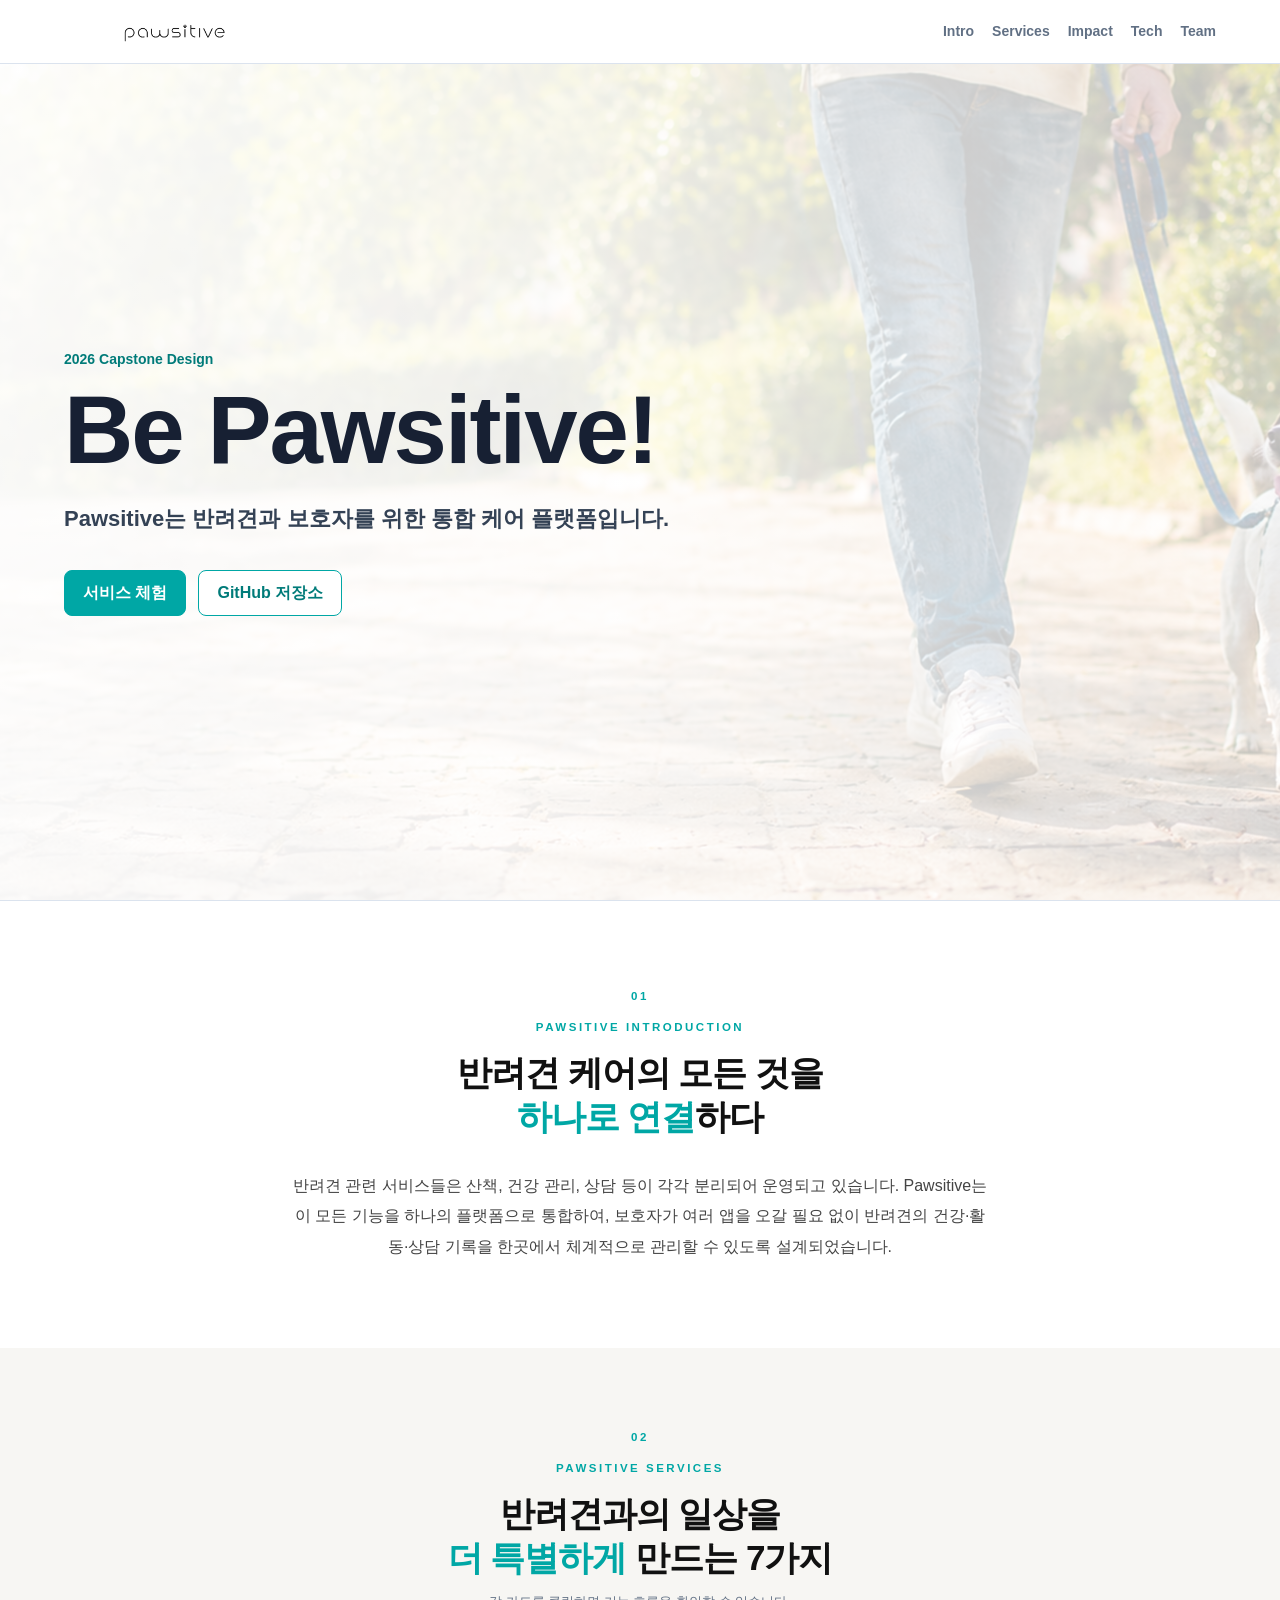
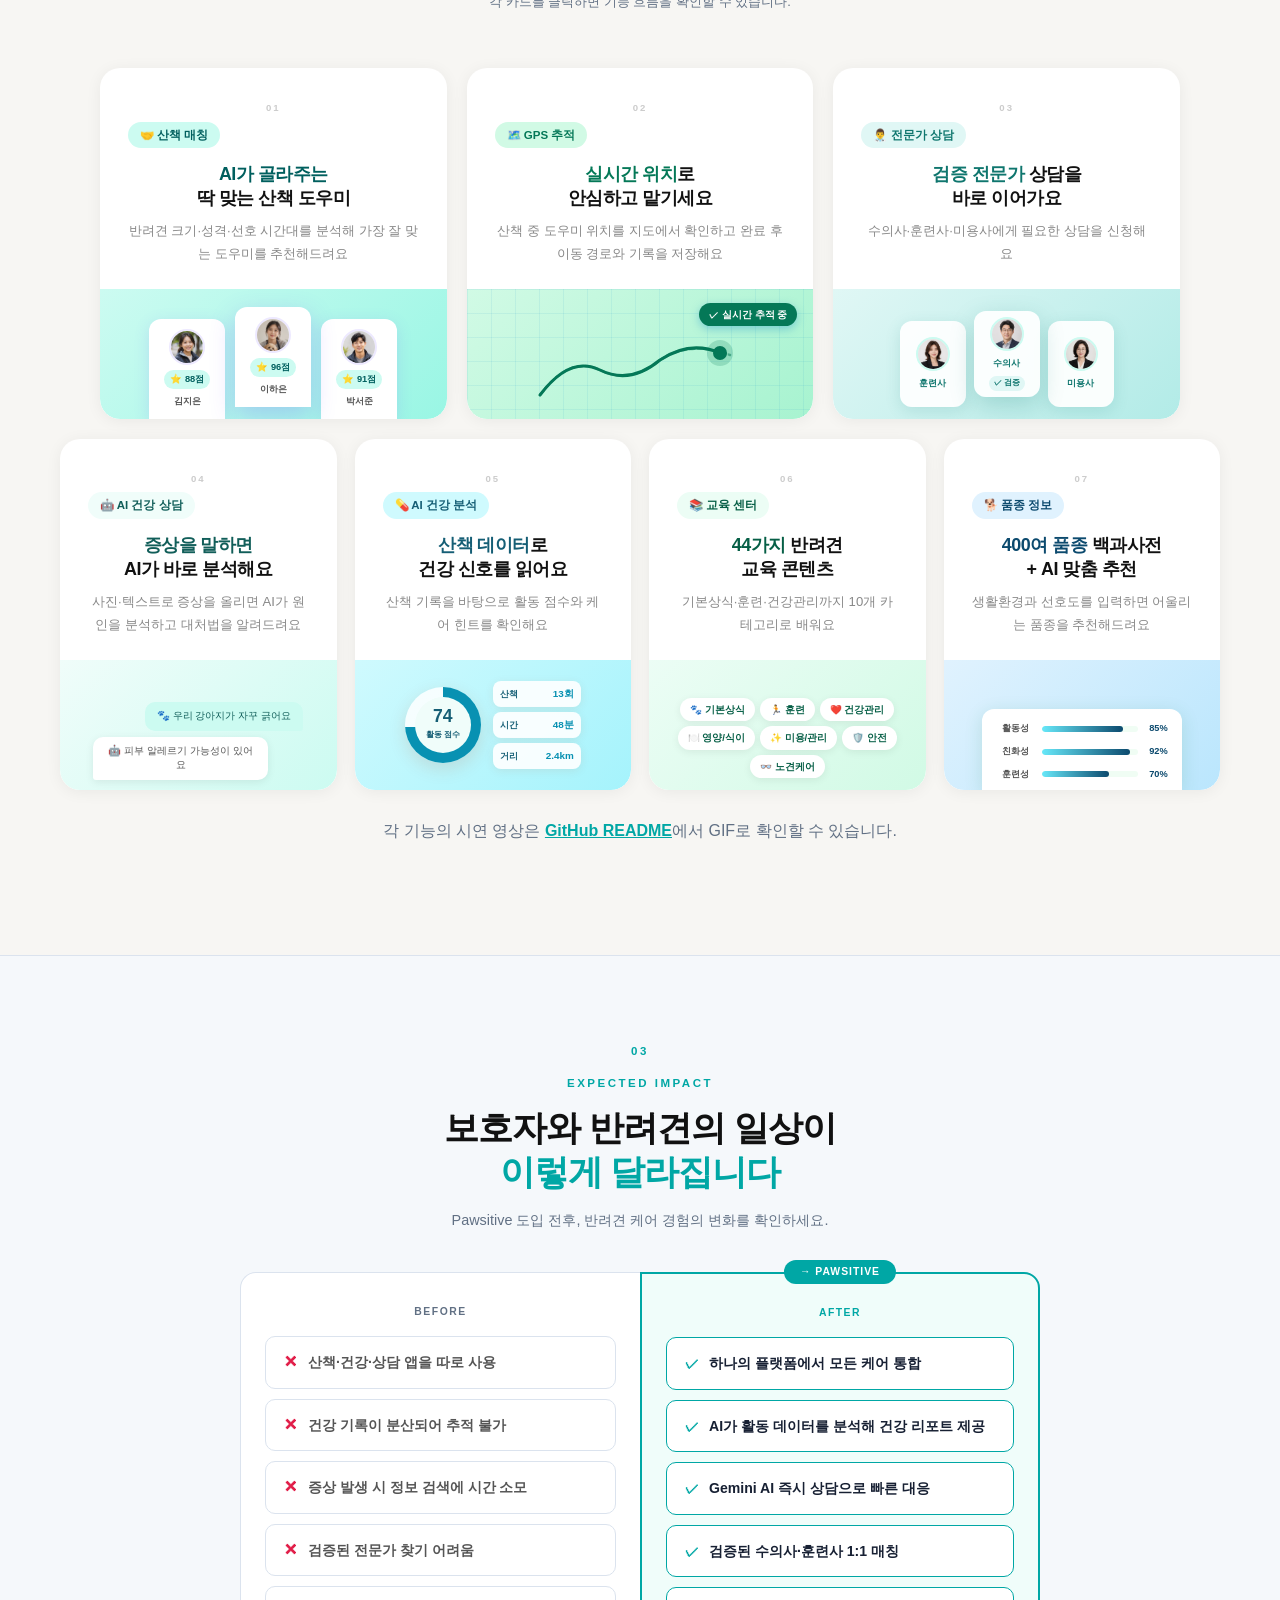
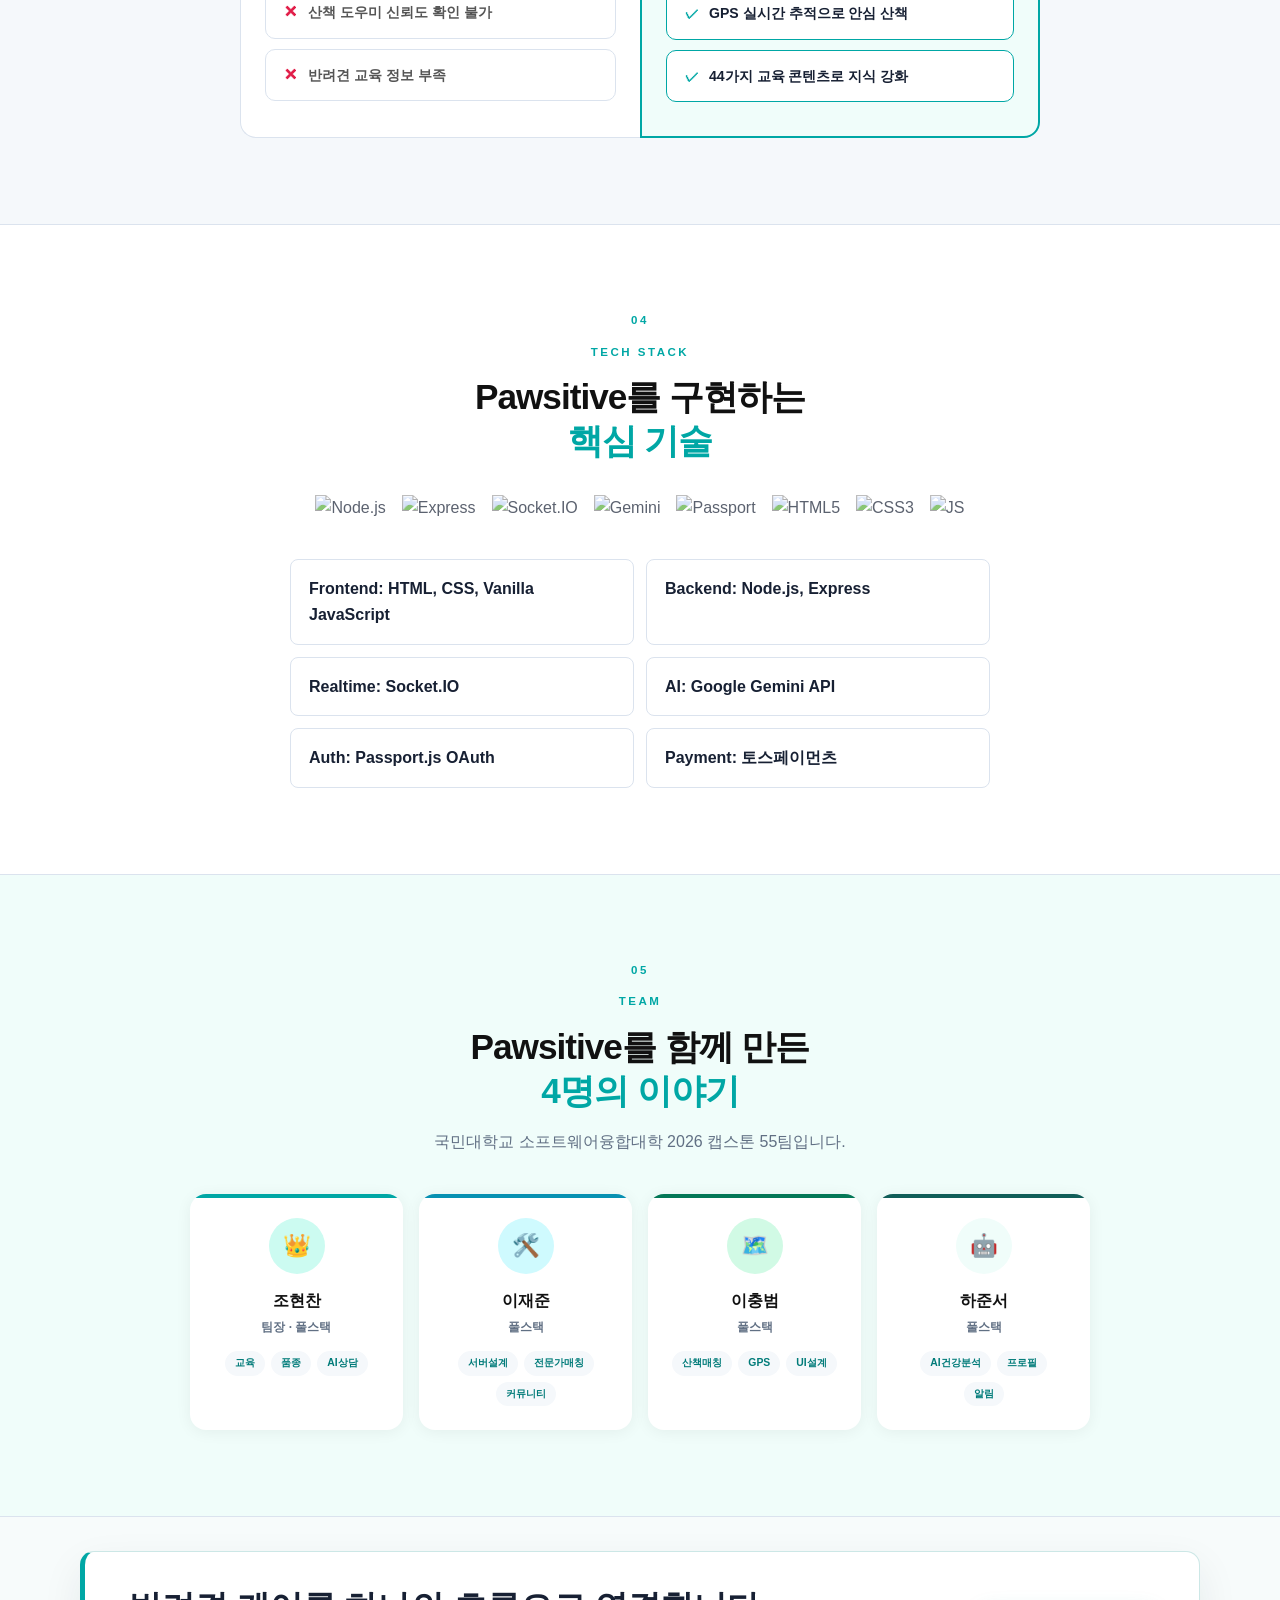
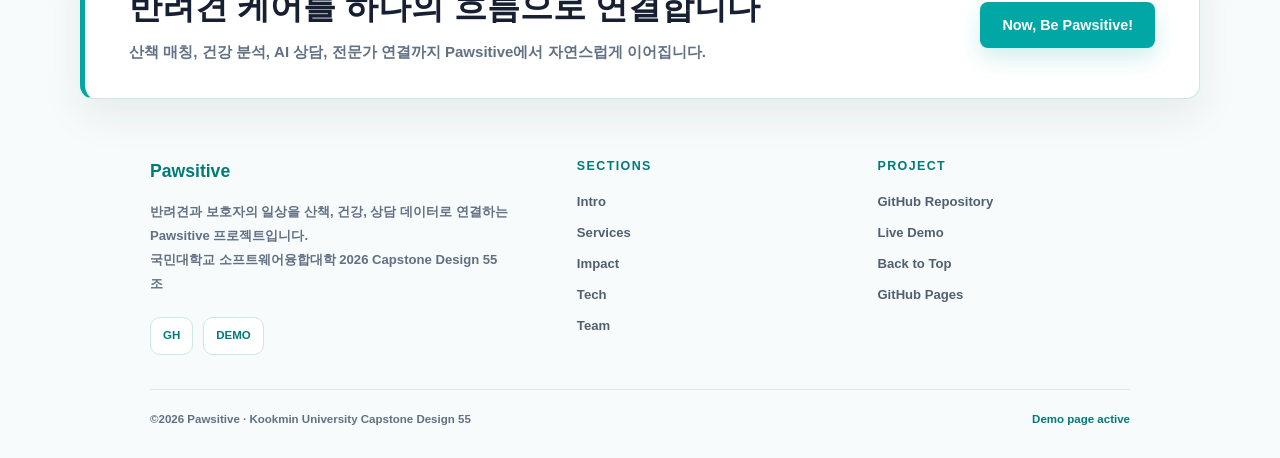
==== docs/index.html @ 243d3834 "Refine docs footer CTA" ====
<!DOCTYPE html>
<html lang="ko">
<head>
  <meta charset="UTF-8">
  <meta name="viewport" content="width=device-width, initial-scale=1.0">
  <title>Pawsitive | Capstone Project</title>
  <style>
    :root {
      color-scheme: light;
      --ink: #172033;
      --muted: #617084;
      --line: #dbe3ee;
      --brand: #00a7a5;
      --brand-dark: #007b79;
      --soft: #f5f8fb;
      --accent: #f4b740;
    }

    * { box-sizing: border-box; }

    body {
      margin: 0;
      color: var(--ink);
      font-family: -apple-system, BlinkMacSystemFont, "Segoe UI", sans-serif;
      line-height: 1.6;
      background: #fff;
    }

    a { color: inherit; }

    .topbar {
      position: sticky;
      top: 0;
      z-index: 10;
      display: flex;
      justify-content: space-between;
      align-items: center;
      gap: 20px;
      min-height: 64px;
      padding: 0 clamp(20px, 5vw, 72px);
      background: rgba(255, 255, 255, .94);
      border-bottom: 1px solid var(--line);
      backdrop-filter: blur(14px);
    }

    .brand {
      display: inline-flex;
      align-items: center;
      gap: 10px;
      font-weight: 900;
      letter-spacing: 0;
      text-decoration: none;
    }

    .brand img {
      width: 220px;
      height: 60px;
      object-fit: contain;
    }

    .nav {
      display: flex;
      gap: 18px;
      color: var(--muted);
      font-size: 14px;
      font-weight: 800;
    }

    .nav a {
      text-decoration: none;
      white-space: nowrap;
    }

    .hero {
      min-height: calc(100vh - 64px);
      display: flex;
      align-items: center;
      padding: clamp(80px, 12vw, 160px) clamp(20px, 5vw, 72px);
      background:
        linear-gradient(90deg, rgba(255,255,255,.96) 0%, rgba(255,255,255,.9) 46%, rgba(255,255,255,.72) 100%),
        url("assets/hero/background_pawsitive.png") center / cover no-repeat;
    }

    .eyebrow {
      margin: 0 0 10px;
      color: var(--brand-dark);
      font-size: 14px;
      font-weight: 900;
    }

    h1 {
      margin: 0;
      max-width: 780px;
      font-size: clamp(52px, 9vw, 96px);
      line-height: 1.02;
      letter-spacing: -2px;
    }

    .lead {
      max-width: 700px;
      margin: 22px 0 0;
      color: #344255;
      font-size: clamp(18px, 2vw, 22px);
      font-weight: 650;
    }

    .actions {
      display: flex;
      flex-wrap: wrap;
      gap: 12px;
      margin-top: 34px;
    }

    .button {
      display: inline-flex;
      align-items: center;
      justify-content: center;
      min-height: 46px;
      padding: 0 18px;
      border: 1px solid var(--brand);
      border-radius: 8px;
      background: var(--brand);
      color: #fff;
      font-weight: 900;
      text-decoration: none;
    }

    .button.secondary {
      background: #fff;
      color: var(--brand-dark);
    }

    .poster {
      width: 100%;
      border-radius: 8px;
      border: 1px solid var(--line);
      box-shadow: 0 24px 70px rgba(23, 32, 51, .16);
    }

    .section {
      padding: clamp(48px, 7vw, 86px) clamp(20px, 5vw, 72px);
      border-top: 1px solid var(--line);
      text-align: center;
    }

    .section.soft { background: var(--soft); }

    .section h2 {
      margin: 0 auto 22px;
      font-size: clamp(28px, 4vw, 42px);
      line-height: 1.15;
      letter-spacing: 0;
    }

    .grid {
      display: grid;
      grid-template-columns: repeat(3, minmax(0, 1fr));
      gap: 14px;
      max-width: 900px;
      margin: 0 auto;
      text-align: left;
    }

    .card {
      min-height: 148px;
      padding: 22px;
      border: 1px solid var(--line);
      border-radius: 8px;
      background: #fff;
    }

    .card h3 {
      margin: 0 0 8px;
      font-size: 18px;
    }

    .card p {
      margin: 0;
      color: var(--muted);
      font-weight: 600;
    }

    .impact-panel {
      display: grid;
      grid-template-columns: repeat(12, minmax(0, 1fr));
      gap: 22px 28px;
      width: min(100%, 980px);
      margin: 28px auto 0;
      padding: clamp(24px, 4vw, 38px);
      border: 1px solid rgba(23, 32, 51, .08);
      border-radius: 18px;
      background: #fff;
      box-shadow: 0 16px 42px rgba(23, 32, 51, .12);
      text-align: left;
    }

    .impact-item {
      min-width: 0;
    }

    .impact-item h3 {
      margin: 0 0 8px;
      color: var(--brand-dark);
      font-size: clamp(1.02rem, 2vw, 1.28rem);
      line-height: 1.25;
      font-weight: 900;
    }

    .impact-item p {
      margin: 0;
      color: #1f2937;
      font-size: .95rem;
      line-height: 1.55;
      font-weight: 650;
    }

    .impact-item:nth-child(1) { grid-column: 1 / span 5; }
    .impact-item:nth-child(2) { grid-column: 6 / span 6; margin-top: 42px; }
    .impact-item:nth-child(3) { grid-column: 1 / span 5; }
    .impact-item:nth-child(4) { grid-column: 7 / span 5; }
    .impact-item:nth-child(5) { grid-column: 2 / span 5; }
    .impact-item:nth-child(6) { grid-column: 7 / span 5; margin-top: 8px; }

    @media (max-width: 760px) {
      .impact-panel {
        grid-template-columns: 1fr;
        gap: 20px;
      }

      .impact-item,
      .impact-item:nth-child(n) {
        grid-column: 1;
        margin-top: 0;
      }
    }

    .stack {
      display: grid;
      grid-template-columns: repeat(2, minmax(0, 1fr));
      gap: 12px;
      margin: 0 auto;
      padding: 0;
      list-style: none;
      max-width: 700px;
      text-align: left;
    }

    .stack li {
      padding: 16px 18px;
      border: 1px solid var(--line);
      border-radius: 8px;
      background: #fff;
      font-weight: 800;
    }

    .architecture {
      width: min(100%, 960px);
      margin-top: 10px;
      border: 1px solid var(--line);
      border-radius: 8px;
      background: #fff;
    }

    .team {
      width: 100%;
      max-width: 800px;
      margin: 0 auto;
      border-collapse: collapse;
      overflow: hidden;
      border: 1px solid var(--line);
      border-radius: 8px;
      background: #fff;
      text-align: left;
    }

    .team th,
    .team td {
      padding: 15px 16px;
      border-bottom: 1px solid var(--line);
      text-align: left;
      vertical-align: top;
    }

    .team th {
      background: #eef5f8;
      font-size: 14px;
    }

    .team tr:last-child td { border-bottom: 0; }

    /* === SVC CARDS === */
    .svc-grid{display:grid;grid-template-columns:repeat(3,1fr);gap:20px;max-width:1080px;margin:0 auto;}
    .svc-grid--bottom{display:grid;grid-template-columns:repeat(4,1fr);gap:18px;max-width:1160px;margin:20px auto 0;}
    .svc-card{background:#fff;border-radius:20px;padding:32px 28px 0;overflow:hidden;box-shadow:0 2px 16px rgba(0,0,0,.06);transition:transform .25s cubic-bezier(.16,1,.3,1),box-shadow .25s;cursor:pointer;display:flex;flex-direction:column;min-height:300px;}
    .svc-card:hover{transform:translateY(-6px);box-shadow:0 12px 40px rgba(0,0,0,.1);}
    .svc-tag{display:inline-flex;align-items:center;width:max-content;padding:4px 12px;border-radius:999px;font-size:.72rem;font-weight:700;margin-bottom:14px;}
    .svc-num{display:block;font-size:.6rem;font-weight:900;letter-spacing:2px;color:#ccc;margin-bottom:6px;}
    .svc-title{font-size:1.12rem;font-weight:800;letter-spacing:-.5px;line-height:1.35;color:#111;margin:0 0 10px;}
    .svc-title em{font-style:normal;}
    .svc-desc{font-size:.82rem;color:#888;line-height:1.7;margin:0 0 24px;flex:1;}
    .svc-illust{margin:0 -28px;height:130px;position:relative;overflow:hidden;border-radius:0 0 20px 20px;}
    /* match */
    .ill-match{position:absolute;bottom:0;left:50%;transform:translateX(-50%);display:flex;gap:10px;align-items:flex-end;}
    .ill-match__card{background:#fff;border-radius:12px 12px 0 0;padding:10px 14px;box-shadow:0 4px 16px rgba(108,71,255,.15);display:flex;flex-direction:column;align-items:center;gap:5px;width:76px;}
    .ill-match__card--c{transform:translateY(-12px);box-shadow:0 8px 24px rgba(108,71,255,.25);}
    .ill-match__av{width:36px;height:36px;border-radius:50%;border:2px solid #ede9ff;object-fit:cover;object-position:top;}
    .ill-match__sc{font-size:.58rem;font-weight:700;color:#6c47ff;background:#ede9ff;padding:2px 6px;border-radius:999px;}
    .ill-match__nm{font-size:.58rem;font-weight:600;color:#555;}
    /* gps */
    .ill-gps-grid{position:absolute;inset:0;background-image:linear-gradient(rgba(2,132,199,.08) 1px,transparent 1px),linear-gradient(90deg,rgba(2,132,199,.08) 1px,transparent 1px);background-size:24px 24px;}
    .ill-gps-badge{position:absolute;top:14px;right:16px;background:#0284c7;color:#fff;font-size:.6rem;font-weight:700;padding:4px 10px;border-radius:999px;box-shadow:0 3px 10px rgba(2,132,199,.35);animation:gpsPulse 2s ease-in-out infinite;}
    .ill-gps-route{position:absolute;bottom:14px;left:50%;transform:translateX(-50%);}
    @keyframes gpsPulse{0%,100%{transform:scale(1)}50%{transform:scale(1.05)}}
    /* ai */
    .ill-ai{position:absolute;bottom:10px;left:50%;transform:translateX(-50%);display:flex;flex-direction:column;gap:6px;width:210px;}
    .ill-ai__b{padding:7px 12px;border-radius:10px;font-size:.65rem;font-weight:500;line-height:1.4;max-width:175px;}
    .ill-ai__b--u{background:#fce7f3;color:#be185d;align-self:flex-end;border-radius:10px 10px 3px 10px;}
    .ill-ai__b--a{background:#fff;color:#555;align-self:flex-start;border-radius:10px 10px 10px 3px;box-shadow:0 2px 8px rgba(0,0,0,.08);}
    /* edu */
    .ill-edu{position:absolute;bottom:12px;left:50%;transform:translateX(-50%);display:flex;flex-wrap:wrap;gap:5px;justify-content:center;width:240px;}
    .ill-edu__c{padding:4px 10px;border-radius:999px;font-size:.6rem;font-weight:700;background:#fff;box-shadow:0 2px 8px rgba(0,0,0,.07);white-space:nowrap;}
    /* breed */
    .ill-breed{position:absolute;bottom:0;left:50%;transform:translateX(-50%);background:#fff;border-radius:12px 12px 0 0;width:200px;padding:12px 14px 0;box-shadow:0 4px 18px rgba(21,128,61,.15);}
    .ill-breed__r{display:flex;align-items:center;gap:6px;margin-bottom:8px;font-size:.58rem;font-weight:600;color:#555;}
    .ill-breed__r span:first-child{width:40px;}
    .ill-breed__r span:last-child{width:24px;text-align:right;color:#15803d;font-weight:700;}
    .ill-breed__t{flex:1;height:6px;background:#f0fdf4;border-radius:999px;overflow:hidden;}
    .ill-breed__f{height:100%;border-radius:999px;background:linear-gradient(90deg,#4ade80,#15803d);}
    /* expert */
    .ill-expert{position:absolute;inset:0;display:flex;align-items:flex-end;justify-content:center;gap:8px;padding:0 14px 12px;}
    .ill-expert__c{width:66px;min-height:86px;border-radius:12px;background:rgba(255,255,255,.92);box-shadow:0 4px 16px rgba(15,118,110,.14);display:flex;flex-direction:column;align-items:center;justify-content:center;gap:5px;}
    .ill-expert__c--m{transform:translateY(-10px);box-shadow:0 8px 24px rgba(15,118,110,.22);}
    .ill-expert__av{width:34px;height:34px;border-radius:50%;background:#ecfdf5;border:2px solid #ccfbf1;object-fit:cover;object-position:top;}
    .ill-expert__c span{font-size:.58rem;color:#0f766e;font-weight:800;}
    .ill-expert__c small{font-size:.5rem;background:#f0fdfa;color:#0f766e;padding:1px 5px;border-radius:999px;font-weight:800;}
    /* health */
    .ill-health{position:absolute;inset:0;display:flex;align-items:center;justify-content:center;gap:12px;padding:12px;}
    .ill-health__ring{width:76px;height:76px;border-radius:50%;background:conic-gradient(#c2410c 0 74%,rgba(255,255,255,.85) 74% 100%);display:flex;align-items:center;justify-content:center;box-shadow:0 6px 18px rgba(194,65,12,.14);}
    .ill-health__ri{width:56px;height:56px;border-radius:50%;background:#fffaf5;display:flex;flex-direction:column;align-items:center;justify-content:center;color:#c2410c;font-weight:900;}
    .ill-health__ri strong{font-size:1.1rem;line-height:1;}
    .ill-health__ri span{margin-top:3px;font-size:.5rem;color:#9a3412;font-weight:800;}
    .ill-health__m{display:grid;gap:5px;width:88px;}
    .ill-health__row{display:flex;justify-content:space-between;align-items:center;padding:5px 7px;border-radius:8px;background:rgba(255,255,255,.9);color:#7c2d12;font-size:.56rem;font-weight:800;box-shadow:0 2px 10px rgba(194,65,12,.09);}
    .ill-health__row strong{color:#c2410c;font-size:.62rem;}
    @media(max-width:1100px){.svc-grid{grid-template-columns:repeat(2,1fr);}.svc-grid--bottom{grid-template-columns:repeat(2,1fr);}}
    @media(max-width:768px){.svc-grid,.svc-grid--bottom{grid-template-columns:1fr;}.svc-card{min-height:260px;}}

    /* === SCROLL ANIMATION === */
    .reveal{opacity:0;transform:translateY(30px);transition:opacity .7s cubic-bezier(.16,1,.3,1),transform .7s cubic-bezier(.16,1,.3,1);}
    .reveal.visible{opacity:1;transform:translateY(0);}
    .impact-fade{opacity:0;transform:translateY(20px);transition:opacity .6s ease,transform .6s ease;}
    .impact-fade.visible{opacity:1;transform:translateY(0);}
    .ba-item{padding:14px 18px;border-radius:10px;margin-bottom:10px;text-align:left;font-size:.88rem;font-weight:600;min-height:52px;display:flex;align-items:center;}
    .ba-before{background:#fff;border:1px solid var(--line);color:#555;}
    .ba-before::before{content:'✕';color:#e11d48;margin-right:10px;font-weight:800;}
    .ba-after{background:#fff;border:1px solid var(--brand);color:var(--ink);}
    .ba-after::before{content:'✓';color:var(--brand);margin-right:10px;font-weight:800;}
    @media(max-width:768px){#screens > div:last-child{grid-template-columns:1fr !important;border-radius:16px !important;}#screens > div:last-child > div:first-child{border-radius:16px 16px 0 0 !important;border-right:1px solid var(--line) !important;border-bottom:none !important;}#screens > div:last-child > div:last-child{border-radius:0 0 16px 16px !important;}}
    .section-num{display:block;font-size:.72rem;font-weight:900;letter-spacing:2.5px;color:var(--brand);margin-bottom:8px;text-transform:uppercase;}

    /* === TECH LOGOS === */
    .tech-logos{display:flex;flex-wrap:wrap;gap:16px;align-items:center;justify-content:center;margin-bottom:28px;}
    .tech-logos img{height:36px;opacity:.7;transition:opacity .2s;}
    .tech-logos img:hover{opacity:1;}

    /* === TIMELINE === */
    .timeline{display:grid;gap:0;margin-top:28px;border-left:2px solid var(--line);padding-left:28px;}
    .timeline__item{position:relative;padding:0 0 32px;}
    .timeline__item::before{content:'';position:absolute;left:-34px;top:6px;width:12px;height:12px;border-radius:50%;background:var(--brand);border:3px solid #fff;box-shadow:0 0 0 2px var(--brand);}
    .timeline__item:last-child{padding-bottom:0;}
    .timeline__date{display:inline-block;font-size:.7rem;font-weight:800;color:var(--brand);letter-spacing:1px;margin-bottom:6px;}
    .timeline__content h3{margin:0 0 4px;font-size:1rem;font-weight:800;}
    .timeline__content p{margin:0;font-size:.85rem;color:var(--muted);}

    /* === TEAM CARDS === */
    .flow-modal{display:none;position:fixed;inset:0;z-index:100;background:rgba(0,0,0,.6);backdrop-filter:blur(6px);align-items:center;justify-content:center;padding:20px;}
    .flow-modal__content{background:#fff;border-radius:20px;padding:48px 32px;max-width:1200px;width:100%;text-align:center;position:relative;color:var(--ink);box-shadow:0 24px 80px rgba(0,0,0,.2);overflow:hidden;}
    .flow-modal__close{position:absolute;top:16px;right:20px;background:none;border:none;color:var(--muted);font-size:1.2rem;cursor:pointer;}
    .flow-modal__eyebrow{font-size:.7rem;font-weight:700;letter-spacing:3px;color:var(--brand);text-transform:uppercase;}
    .flow-modal__title{font-size:clamp(1.4rem,3vw,2rem);font-weight:800;margin:12px 0 8px;color:var(--ink);}
    .flow-modal__sub{font-size:.85rem;color:var(--muted);margin-bottom:36px;}
    .flow-steps{display:flex;align-items:flex-start;justify-content:center;gap:0;flex-wrap:nowrap;}
    .flow-step{display:flex;flex-direction:column;align-items:center;width:120px;flex-shrink:0;gap:8px;}
    .flow-step__icon{width:56px;height:56px;border-radius:50%;border:2px solid var(--line);display:flex;align-items:center;justify-content:center;font-size:1.1rem;position:relative;color:var(--brand-dark);}
    .flow-step__num{display:none;}
    .flow-step h4{margin:0;font-size:.82rem;font-weight:800;color:var(--ink);}
    .flow-step p{margin:0;font-size:.68rem;color:var(--muted);line-height:1.5;}
    .flow-step__arrow{color:var(--brand);margin:20px 6px 0;display:flex;align-items:center;flex-shrink:0;}
    @media(max-width:900px){.flow-steps{flex-wrap:wrap;gap:12px;}.flow-step__arrow{display:none;}.flow-step{width:100px;}}

    .team-card{background:#fff;border-radius:16px;padding:0 24px 24px;text-align:center;box-shadow:0 2px 16px rgba(0,0,0,.06);transition:transform .25s cubic-bezier(.16,1,.3,1),box-shadow .25s;overflow:hidden;}
    .team-card:hover{transform:translateY(-4px);box-shadow:0 8px 30px rgba(0,0,0,.1);}
    .team-card__bar{height:4px;margin:0 -24px 20px;border-radius:0 0 4px 4px;}
    .team-card__avatar{width:56px;height:56px;border-radius:50%;margin:0 auto 14px;display:flex;align-items:center;justify-content:center;font-size:1.4rem;}
    .team-card__name{margin:0 0 4px;font-size:1rem;font-weight:800;color:#111;}
    .team-card__role{margin:0 0 14px;font-size:.75rem;color:var(--muted);font-weight:700;}
    .team-card__tags{display:flex;flex-wrap:wrap;gap:6px;justify-content:center;}
    .team-card__tags span{padding:4px 10px;border-radius:999px;font-size:.65rem;font-weight:700;background:var(--soft);color:var(--brand-dark);}
    @media(max-width:768px){#team > div:last-child{grid-template-columns:repeat(2,1fr) !important;}}
    @media(max-width:480px){#team > div:last-child{grid-template-columns:1fr !important;}}

    /* === FOOTER REDESIGN === */
    .site-footer{padding:0 clamp(20px,5vw,72px) 30px;border-top:1px solid var(--line);background:#f7fbfb;color:var(--ink);font-weight:700;overflow:hidden;}
    .site-footer__cta{display:flex;align-items:center;justify-content:space-between;gap:28px;max-width:1120px;margin:34px auto 58px;padding:34px clamp(24px,4vw,44px);border:1px solid #cce7e6;border-left:5px solid var(--brand);border-radius:14px;background:#fff;color:var(--ink);text-align:left;box-shadow:0 16px 40px rgba(23,32,51,.08);}
    .site-footer__cta h2{margin:0 0 10px;max-width:660px;font-size:clamp(1.45rem,2.6vw,2.1rem);line-height:1.28;letter-spacing:0;font-weight:900;}
    .site-footer__cta p{margin:0;max-width:660px;color:var(--muted);font-size:.94rem;line-height:1.7;font-weight:700;}
    .site-footer__cta a{display:inline-flex;align-items:center;justify-content:center;min-height:46px;padding:0 22px;border-radius:8px;background:var(--brand);color:#fff;text-decoration:none;font-size:.9rem;font-weight:900;white-space:nowrap;box-shadow:0 10px 22px rgba(0,167,165,.18);}
    .site-footer__body{display:grid;grid-template-columns:1.5fr 1fr 1fr;gap:48px;max-width:980px;margin:0 auto 34px;text-align:left;}
    .site-footer__brand{display:flex;align-items:center;gap:10px;font-weight:900;font-size:1.25rem;margin-bottom:14px;color:var(--brand-dark);}
    .site-footer__info{max-width:360px;font-size:.82rem;color:var(--muted);line-height:1.85;}
    .site-footer__social{display:flex;gap:10px;margin-top:20px;}
    .site-footer__social a{display:inline-flex;align-items:center;justify-content:center;min-width:38px;height:38px;padding:0 12px;border:1px solid #cce7e6;border-radius:10px;background:#fff;color:var(--brand-dark);text-decoration:none;font-size:.72rem;font-weight:900;}
    .site-footer__group h3{margin:0 0 14px;color:var(--brand-dark);font-size:.78rem;letter-spacing:1.4px;text-transform:uppercase;}
    .site-footer__group a{display:block;margin:0 0 10px;color:#516071;text-decoration:none;font-size:.82rem;font-weight:750;}
    .site-footer__bottom{display:flex;justify-content:space-between;gap:16px;max-width:980px;margin:0 auto;padding-top:20px;border-top:1px solid #d8ebe9;color:var(--muted);font-size:.72rem;}
    .site-footer__status{color:var(--brand-dark);font-weight:900;}
    @media(max-width:820px){.site-footer__body{grid-template-columns:1fr;gap:28px;}.site-footer__bottom{flex-direction:column;}.site-footer__cta{align-items:flex-start;flex-direction:column;margin-top:26px;padding:28px 22px;}.site-footer__cta a{width:100%;}}

    footer {
      padding: 28px clamp(20px, 5vw, 72px);
      color: var(--muted);
      border-top: 1px solid var(--line);
      font-weight: 700;
    }

    @media (max-width: 900px) {
      .hero { grid-template-columns: 1fr; }
      .poster { max-width: 520px; }
      .grid { grid-template-columns: 1fr; }
      .stack { grid-template-columns: 1fr; }
    }

    @media (max-width: 620px) {
      .topbar {
        align-items: flex-start;
        flex-direction: column;
        padding-top: 12px;
        padding-bottom: 12px;
      }

      .nav {
        width: 100%;
        overflow-x: auto;
        padding-bottom: 2px;
      }

      .team {
        display: block;
        overflow-x: auto;
        white-space: nowrap;
      }
    }
  </style>
</head>
<body>
  <header class="topbar">
    <a class="brand" href="#top" aria-label="Pawsitive">
      <img src="assets/brand/pawsitive_logo_transparent.png" alt="Pawsitive">
    </a>
    <nav class="nav" aria-label="Page sections">
      <a href="#about">Intro</a>
      <a href="#features">Services</a>
      <a href="#screens">Impact</a>
      <a href="#stack">Tech</a>
      <a href="#team">Team</a>
    </nav>
  </header>

  <main id="top">
    <section class="hero">
      <div>
        <p class="eyebrow">2026 Capstone Design</p>
        <h1>Be Pawsitive!</h1>
        <p class="lead">Pawsitive는 반려견과 보호자를 위한 통합 케어 플랫폼입니다.</p>
        <div class="actions">
          <a class="button" href="http://d1lrqxcxhsi30k.cloudfront.net/">서비스 체험</a>
          <a class="button secondary" href="https://github.com/kookmin-sw/2026-capstone-55">GitHub 저장소</a>
        </div>
      </div>
    </section>

    <section id="about" class="section reveal">
      <span class="section-num">01</span>
      <span style="display:inline-block; font-size:0.72rem; font-weight:700; letter-spacing:2.5px; text-transform:uppercase; color:var(--brand); margin-bottom:14px;">PAWSITIVE INTRODUCTION</span>
      <h2 style="font-size:clamp(1.6rem,3vw,2.2rem); font-weight:800; letter-spacing:-1px; color:#111; line-height:1.25; margin:0 0 32px;">반려견 케어의 모든 것을<br><span style="color:var(--brand);">하나로 연결</span>하다</h2>
      <p style="max-width:700px;color:#444;line-height:1.9;margin:0 auto;">반려견 관련 서비스들은 산책, 건강 관리, 상담 등이 각각 분리되어 운영되고 있습니다. Pawsitive는 이 모든 기능을 하나의 플랫폼으로 통합하여, 보호자가 여러 앱을 오갈 필요 없이 반려견의 건강·활동·상담 기록을 한곳에서 체계적으로 관리할 수 있도록 설계되었습니다.</p>
    </section>

    <section id="features" class="section reveal" style="padding:80px 24px 96px; background:#f7f6f3; border-top:none;">
      <div style="text-align:center; margin-bottom:56px;">
        <span class="section-num">02</span>
        <span style="display:inline-block; font-size:0.72rem; font-weight:700; letter-spacing:2.5px; text-transform:uppercase; color:var(--brand); margin-bottom:14px;">PAWSITIVE SERVICES</span>
        <h2 style="font-size:clamp(1.6rem,3vw,2.2rem); font-weight:800; letter-spacing:-1px; color:#111; line-height:1.25; margin:0;">반려견과의 일상을<br><span style="color:var(--brand);">더 특별하게</span> 만드는 7가지</h2>
        <p style="font-size:.8rem;color:var(--muted);margin-top:12px;">각 카드를 클릭하면 기능 흐름을 확인할 수 있습니다.</p>
      </div>
      <div class="svc-grid">
        <article class="svc-card" onclick="document.getElementById('modal-matching').style.display='flex'"><span class="svc-num">01</span><span class="svc-tag" style="background:#ccfbf1;color:#005f5e;">🤝 산책 매칭</span><h3 class="svc-title"><em style="color:#005f5e;">AI가 골라주는</em><br>딱 맞는 산책 도우미</h3><p class="svc-desc">반려견 크기·성격·선호 시간대를 분석해 가장 잘 맞는 도우미를 추천해드려요</p><div class="svc-illust" style="background:linear-gradient(135deg,#ccfbf1,#99f6e4);"><div class="ill-match"><div class="ill-match__card"><img class="ill-match__av" src="assets/walkers/dummy-walker-001.png" alt="김지은"><span class="ill-match__sc" style="color:#005f5e;background:#ccfbf1;">⭐ 88점</span><span class="ill-match__nm">김지은</span></div><div class="ill-match__card ill-match__card--c"><img class="ill-match__av" src="assets/walkers/dummy-walker-003.png" alt="이하은"><span class="ill-match__sc" style="color:#005f5e;background:#ccfbf1;">⭐ 96점</span><span class="ill-match__nm">이하은</span></div><div class="ill-match__card"><img class="ill-match__av" src="assets/walkers/dummy-walker-002.png" alt="박서준"><span class="ill-match__sc" style="color:#005f5e;background:#ccfbf1;">⭐ 91점</span><span class="ill-match__nm">박서준</span></div></div></div></article>
        <article class="svc-card" onclick="document.getElementById('modal-gps').style.display='flex'"><span class="svc-num">02</span><span class="svc-tag" style="background:#d1fae5;color:#047857;">🗺️ GPS 추적</span><h3 class="svc-title"><em style="color:#047857;">실시간 위치</em>로<br>안심하고 맡기세요</h3><p class="svc-desc">산책 중 도우미 위치를 지도에서 확인하고 완료 후 이동 경로와 기록을 저장해요</p><div class="svc-illust" style="background:linear-gradient(135deg,#d1fae5,#a7f3d0);position:relative;"><div class="ill-gps-grid"></div><div class="ill-gps-badge" style="background:#047857;">✓ 실시간 추적 중</div><svg class="ill-gps-route" width="220" height="70" viewBox="0 0 220 70" fill="none"><path d="M10 60 Q40 20 70 35 Q100 50 130 25 Q160 5 200 20" stroke="#047857" stroke-width="2.5" stroke-dasharray="5 3" stroke-linecap="round" fill="none" opacity="0.5"/><path d="M10 60 Q40 20 70 35 Q100 50 130 25 Q160 5 190 18" stroke="#047857" stroke-width="3" stroke-linecap="round" fill="none"/><circle cx="190" cy="18" r="7" fill="#047857"/><circle cx="190" cy="18" r="13" fill="#047857" opacity="0.2"/></svg></div></article>
        <article class="svc-card" onclick="document.getElementById('modal-expert').style.display='flex'"><span class="svc-num">03</span><span class="svc-tag" style="background:#e0f7f5;color:#0f766e;">👨‍⚕️ 전문가 상담</span><h3 class="svc-title"><em style="color:#0f766e;">검증 전문가</em> 상담을<br>바로 이어가요</h3><p class="svc-desc">수의사·훈련사·미용사에게 필요한 상담을 신청해요</p><div class="svc-illust" style="background:linear-gradient(135deg,#e0f7f5,#b2ebe7);"><div class="ill-expert"><div class="ill-expert__c"><img class="ill-expert__av" src="assets/experts/jung-yumin.png" alt="훈련사"><span style="color:#0f766e;">훈련사</span></div><div class="ill-expert__c ill-expert__c--m"><img class="ill-expert__av" src="assets/experts/kang-doyoon.png" alt="수의사"><span style="color:#0f766e;">수의사</span><small style="background:#e0f7f5;color:#0f766e;">✓ 검증</small></div><div class="ill-expert__c"><img class="ill-expert__av" src="assets/experts/yoon-seojin.png" alt="미용사"><span style="color:#0f766e;">미용사</span></div></div></div></article>
      </div>
      <div class="svc-grid svc-grid--bottom">
        <article class="svc-card" onclick="document.getElementById('modal-ai').style.display='flex'"><span class="svc-num">04</span><span class="svc-tag" style="background:#f0fdfa;color:#115e59;">🤖 AI 건강 상담</span><h3 class="svc-title"><em style="color:#115e59;">증상을 말하면</em><br>AI가 바로 분석해요</h3><p class="svc-desc">사진·텍스트로 증상을 올리면 AI가 원인을 분석하고 대처법을 알려드려요</p><div class="svc-illust" style="background:linear-gradient(135deg,#f0fdfa,#ccfbf1);"><div class="ill-ai"><div class="ill-ai__b" style="background:#ccfbf1;color:#115e59;align-self:flex-end;border-radius:10px 10px 3px 10px;">🐾 우리 강아지가 자꾸 긁어요</div><div class="ill-ai__b" style="background:#fff;color:#555;align-self:flex-start;border-radius:10px 10px 10px 3px;box-shadow:0 2px 8px rgba(0,0,0,.08);">🤖 피부 알레르기 가능성이 있어요</div></div></div></article>
        <article class="svc-card" onclick="document.getElementById('modal-health').style.display='flex'"><span class="svc-num">05</span><span class="svc-tag" style="background:#cffafe;color:#155e75;">💊 AI 건강 분석</span><h3 class="svc-title"><em style="color:#155e75;">산책 데이터</em>로<br>건강 신호를 읽어요</h3><p class="svc-desc">산책 기록을 바탕으로 활동 점수와 케어 힌트를 확인해요</p><div class="svc-illust" style="background:linear-gradient(135deg,#cffafe,#a5f3fc);"><div class="ill-health"><div class="ill-health__ring" style="background:conic-gradient(#0891b2 0 74%,rgba(255,255,255,.85) 74% 100%);"><div class="ill-health__ri" style="background:#f0fdfa;color:#155e75;"><strong>74</strong><span style="color:#155e75;">활동 점수</span></div></div><div class="ill-health__m"><div class="ill-health__row" style="color:#155e75;"><span>산책</span><strong style="color:#0891b2;">13회</strong></div><div class="ill-health__row" style="color:#155e75;"><span>시간</span><strong style="color:#0891b2;">48분</strong></div><div class="ill-health__row" style="color:#155e75;"><span>거리</span><strong style="color:#0891b2;">2.4km</strong></div></div></div></div></article>
        <article class="svc-card" onclick="document.getElementById('modal-edu').style.display='flex'"><span class="svc-num">06</span><span class="svc-tag" style="background:#ecfdf5;color:#065f46;">📚 교육 센터</span><h3 class="svc-title"><em style="color:#065f46;">44가지</em> 반려견<br>교육 콘텐츠</h3><p class="svc-desc">기본상식·훈련·건강관리까지 10개 카테고리로 배워요</p><div class="svc-illust" style="background:linear-gradient(135deg,#ecfdf5,#d1fae5);"><div class="ill-edu"><span class="ill-edu__c" style="color:#065f46;">🐾 기본상식</span><span class="ill-edu__c" style="color:#065f46;">🏃 훈련</span><span class="ill-edu__c" style="color:#065f46;">❤️ 건강관리</span><span class="ill-edu__c" style="color:#065f46;">🍽️ 영양/식이</span><span class="ill-edu__c" style="color:#065f46;">✨ 미용/관리</span><span class="ill-edu__c" style="color:#065f46;">🛡️ 안전</span><span class="ill-edu__c" style="color:#065f46;">👓 노견케어</span></div></div></article>
        <article class="svc-card" onclick="document.getElementById('modal-breed').style.display='flex'"><span class="svc-num">07</span><span class="svc-tag" style="background:#e0f2fe;color:#0c4a6e;">🐕 품종 정보</span><h3 class="svc-title"><em style="color:#0c4a6e;">400여 품종</em> 백과사전<br>+ AI 맞춤 추천</h3><p class="svc-desc">생활환경과 선호도를 입력하면 어울리는 품종을 추천해드려요</p><div class="svc-illust" style="background:linear-gradient(135deg,#e0f2fe,#bae6fd);"><div class="ill-breed"><div class="ill-breed__r"><span>활동성</span><div class="ill-breed__t"><div class="ill-breed__f" style="width:85%;background:linear-gradient(90deg,#67e8f9,#0c4a6e);"></div></div><span style="color:#0c4a6e;">85%</span></div><div class="ill-breed__r"><span>친화성</span><div class="ill-breed__t"><div class="ill-breed__f" style="width:92%;background:linear-gradient(90deg,#67e8f9,#0c4a6e);"></div></div><span style="color:#0c4a6e;">92%</span></div><div class="ill-breed__r"><span>훈련성</span><div class="ill-breed__t"><div class="ill-breed__f" style="width:70%;background:linear-gradient(90deg,#67e8f9,#0c4a6e);"></div></div><span style="color:#0c4a6e;">70%</span></div></div></div></article>
      </div>
      <p style="color:var(--muted);margin-top:28px;">각 기능의 시연 영상은 <a href="https://github.com/kookmin-sw/2026-capstone-55#3-%EC%A3%BC%EC%9A%94-%ED%99%94%EB%A9%B4" style="color:var(--brand);font-weight:700;text-decoration:underline;">GitHub README</a>에서 GIF로 확인할 수 있습니다.</p>
    </section>

    <section id="screens" class="section reveal" style="background:#f5f8fb;">
      <span class="section-num">03</span>
      <span style="display:inline-block; font-size:0.72rem; font-weight:700; letter-spacing:2.5px; text-transform:uppercase; color:var(--brand); margin-bottom:14px;">EXPECTED IMPACT</span>
      <h2 style="font-size:clamp(1.6rem,3vw,2.2rem); font-weight:800; letter-spacing:-1px; color:#111; line-height:1.25; margin:0 0 12px;">보호자와 반려견의 일상이<br><span style="color:var(--brand);">이렇게 달라집니다</span></h2>
      <p style="color:var(--muted);margin-bottom:40px;font-size:.9rem;">Pawsitive 도입 전후, 반려견 케어 경험의 변화를 확인하세요.</p>
      <div style="max-width:800px;margin:0 auto;display:grid;grid-template-columns:1fr 1fr;gap:0;align-items:stretch;">
        <div style="text-align:center;padding:24px;border-radius:16px 0 0 16px;background:#fff;border:1px solid var(--line);border-right:none;">
          <span style="display:inline-block;font-size:.65rem;font-weight:700;letter-spacing:1.5px;color:var(--muted);margin-bottom:16px;">BEFORE</span>
          <div class="impact-fade ba-item ba-before">산책·건강·상담 앱을 따로 사용</div>
          <div class="impact-fade ba-item ba-before">건강 기록이 분산되어 추적 불가</div>
          <div class="impact-fade ba-item ba-before">증상 발생 시 정보 검색에 시간 소모</div>
          <div class="impact-fade ba-item ba-before">검증된 전문가 찾기 어려움</div>
          <div class="impact-fade ba-item ba-before">산책 도우미 신뢰도 확인 불가</div>
          <div class="impact-fade ba-item ba-before">반려견 교육 정보 부족</div>
        </div>
        <div style="text-align:center;padding:24px;border-radius:0 16px 16px 0;background:#f0fdfa;border:2px solid var(--brand);position:relative;">
          <span style="position:absolute;top:-14px;left:50%;transform:translateX(-50%);padding:4px 16px;border-radius:999px;background:var(--brand);color:#fff;font-size:.65rem;font-weight:800;letter-spacing:1px;white-space:nowrap;">→ PAWSITIVE</span>
          <span style="display:inline-block;font-size:.65rem;font-weight:700;letter-spacing:1.5px;color:var(--brand);margin-bottom:16px;">AFTER</span>
          <div class="impact-fade ba-item ba-after">하나의 플랫폼에서 모든 케어 통합</div>
          <div class="impact-fade ba-item ba-after">AI가 활동 데이터를 분석해 건강 리포트 제공</div>
          <div class="impact-fade ba-item ba-after">Gemini AI 즉시 상담으로 빠른 대응</div>
          <div class="impact-fade ba-item ba-after">검증된 수의사·훈련사 1:1 매칭</div>
          <div class="impact-fade ba-item ba-after">GPS 실시간 추적으로 안심 산책</div>
          <div class="impact-fade ba-item ba-after">44가지 교육 콘텐츠로 지식 강화</div>
        </div>
      </div>
    </section>

    <section id="stack" class="section reveal">
      <span class="section-num">04</span>
      <span style="display:inline-block; font-size:0.72rem; font-weight:700; letter-spacing:2.5px; text-transform:uppercase; color:var(--brand); margin-bottom:14px;">TECH STACK</span>
      <h2 style="font-size:clamp(1.6rem,3vw,2.2rem); font-weight:800; letter-spacing:-1px; color:#111; line-height:1.25; margin:0 0 32px;">Pawsitive를 구현하는<br><span style="color:var(--brand);">핵심 기술</span></h2>
      <div class="tech-logos">
        <img src="https://img.shields.io/badge/Node.js-339933?style=for-the-badge&logo=node.js&logoColor=white" alt="Node.js">
        <img src="https://img.shields.io/badge/Express-000000?style=for-the-badge&logo=express&logoColor=white" alt="Express">
        <img src="https://img.shields.io/badge/Socket.IO-010101?style=for-the-badge&logo=socket.io&logoColor=white" alt="Socket.IO">
        <img src="https://img.shields.io/badge/Google%20Gemini-4285F4?style=for-the-badge&logo=google&logoColor=white" alt="Gemini">
        <img src="https://img.shields.io/badge/Passport.js-34E27A?style=for-the-badge&logo=passport&logoColor=white" alt="Passport">
        <img src="https://img.shields.io/badge/HTML5-E34F26?style=for-the-badge&logo=html5&logoColor=white" alt="HTML5">
        <img src="https://img.shields.io/badge/CSS3-1572B6?style=for-the-badge&logo=css3&logoColor=white" alt="CSS3">
        <img src="https://img.shields.io/badge/JavaScript-F7DF1E?style=for-the-badge&logo=javascript&logoColor=black" alt="JS">
      </div>
      <ul class="stack">
        <li>Frontend: HTML, CSS, Vanilla JavaScript</li>
        <li>Backend: Node.js, Express</li>
        <li>Realtime: Socket.IO</li>
        <li>AI: Google Gemini API</li>
        <li>Auth: Passport.js OAuth</li>
        <li>Payment: 토스페이먼츠</li>
      </ul>
    </section>

    <section id="team" class="section reveal" style="background:#f0fdfa;">
      <span class="section-num">05</span>
      <span style="display:inline-block; font-size:0.72rem; font-weight:700; letter-spacing:2.5px; text-transform:uppercase; color:var(--brand); margin-bottom:14px;">TEAM</span>
      <h2 style="font-size:clamp(1.6rem,3vw,2.2rem); font-weight:800; letter-spacing:-1px; color:#111; line-height:1.25; margin:0 0 12px;">Pawsitive를 함께 만든<br><span style="color:var(--brand);">4명의 이야기</span></h2>
      <p style="color:var(--muted);margin-bottom:40px;">국민대학교 소프트웨어융합대학 2026 캡스톤 55팀입니다.</p>
      <div style="display:grid;grid-template-columns:repeat(4,1fr);gap:16px;max-width:900px;margin:0 auto;">
        <div class="team-card">
          <div class="team-card__bar" style="background:var(--brand);"></div>
          <div class="team-card__avatar" style="background:#ccfbf1;color:#005f5e;">👑</div>
          <h3 class="team-card__name">조현찬</h3>
          <p class="team-card__role">팀장 · 풀스택</p>
          <div class="team-card__tags"><span>교육</span><span>품종</span><span>AI상담</span></div>
        </div>
        <div class="team-card">
          <div class="team-card__bar" style="background:#0891b2;"></div>
          <div class="team-card__avatar" style="background:#cffafe;color:#155e75;">🛠️</div>
          <h3 class="team-card__name">이재준</h3>
          <p class="team-card__role">풀스택</p>
          <div class="team-card__tags"><span>서버설계</span><span>전문가매칭</span><span>커뮤니티</span></div>
        </div>
        <div class="team-card">
          <div class="team-card__bar" style="background:#047857;"></div>
          <div class="team-card__avatar" style="background:#d1fae5;color:#047857;">🗺️</div>
          <h3 class="team-card__name">이충범</h3>
          <p class="team-card__role">풀스택</p>
          <div class="team-card__tags"><span>산책매칭</span><span>GPS</span><span>UI설계</span></div>
        </div>
        <div class="team-card">
          <div class="team-card__bar" style="background:#115e59;"></div>
          <div class="team-card__avatar" style="background:#f0fdfa;color:#115e59;">🤖</div>
          <h3 class="team-card__name">하준서</h3>
          <p class="team-card__role">풀스택</p>
          <div class="team-card__tags"><span>AI건강분석</span><span>프로필</span><span>알림</span></div>
        </div>
      </div>
    </section>
  </main>

  <!-- 산책 매칭 모달 -->
  <div id="modal-matching" class="flow-modal" onclick="if(event.target===this)this.style.display='none'">
    <div class="flow-modal__content">
      <button class="flow-modal__close" onclick="document.getElementById('modal-matching').style.display='none'">✕</button>
      <span class="flow-modal__eyebrow">HOW IT WORKS</span>
      <h2 class="flow-modal__title">Pawsitive 산책 매칭 절차</h2>
      <p class="flow-modal__sub">신청부터 귀가까지 — 5단계로 안전하고 간편하게</p>
      <p style="max-width:600px;margin:0 auto 28px;font-size:.85rem;color:#444;line-height:1.7;">반려견의 크기·성격·선호 시간대를 AI가 분석하여 가장 적합한 산책 도우미를 자동 매칭합니다. 매칭 후에는 GPS로 실시간 위치를 확인하고, 산책 완료 시 경로 리포트가 자동 발송됩니다.</p>
      <div class="flow-steps">
        <div class="flow-step">
          <div class="flow-step__icon" style="background:#ccfbf1;border-color:#99f6e4;color:#005f5e;"><svg width="22" height="22" fill="none" stroke="currentColor" stroke-width="2" stroke-linecap="round" stroke-linejoin="round" viewBox="0 0 24 24"><rect x="3" y="4" width="18" height="18" rx="2"/><line x1="16" y1="2" x2="16" y2="6"/><line x1="8" y1="2" x2="8" y2="6"/><line x1="3" y1="10" x2="21" y2="10"/></svg></div>
          <span class="flow-step__num" style="background:#005f5e;">1</span>
          <h4>산책 요청</h4>
          <p>반려견 정보·시간·지역 선택 후 원클릭 요청</p>
        </div>
        <div class="flow-step__arrow"><svg width="48" height="16" viewBox="0 0 48 16" fill="none"><line x1="0" y1="8" x2="42" y2="8" stroke="#00a7a5" stroke-width="2"/><polyline points="38,3 44,8 38,13" stroke="#00a7a5" stroke-width="2" fill="none" stroke-linecap="round" stroke-linejoin="round"/></svg></div>
        <div class="flow-step">
          <div class="flow-step__icon" style="background:#d1fae5;border-color:#a7f3d0;color:#047857;"><svg width="22" height="22" fill="none" stroke="currentColor" stroke-width="2" stroke-linecap="round" stroke-linejoin="round" viewBox="0 0 24 24"><polygon points="12 2 15.09 8.26 22 9.27 17 14.14 18.18 21.02 12 17.77 5.82 21.02 7 14.14 2 9.27 8.91 8.26 12 2"/></svg></div>
          <span class="flow-step__num" style="background:#047857;">2</span>
          <h4>AI 매칭</h4>
          <p>성격·지역·시간대 분석 후 최적 도우미 추천</p>
        </div>
        <div class="flow-step__arrow"><svg width="48" height="16" viewBox="0 0 48 16" fill="none"><line x1="0" y1="8" x2="42" y2="8" stroke="#00a7a5" stroke-width="2"/><polyline points="38,3 44,8 38,13" stroke="#00a7a5" stroke-width="2" fill="none" stroke-linecap="round" stroke-linejoin="round"/></svg></div>
        <div class="flow-step">
          <div class="flow-step__icon" style="background:#e0f7f5;border-color:#b2ebe7;color:#0f766e;"><svg width="22" height="22" fill="none" stroke="currentColor" stroke-width="2" stroke-linecap="round" stroke-linejoin="round" viewBox="0 0 24 24"><path d="M21 10c0 7-9 13-9 13s-9-6-9-13a9 9 0 0 1 18 0z"/><circle cx="12" cy="10" r="3"/></svg></div>
          <span class="flow-step__num" style="background:#0f766e;">3</span>
          <h4>도우미 픽업</h4>
          <p>약속 장소에서 도우미가 반려견 직접 픽업</p>
        </div>
        <div class="flow-step__arrow"><svg width="48" height="16" viewBox="0 0 48 16" fill="none"><line x1="0" y1="8" x2="42" y2="8" stroke="#00a7a5" stroke-width="2"/><polyline points="38,3 44,8 38,13" stroke="#00a7a5" stroke-width="2" fill="none" stroke-linecap="round" stroke-linejoin="round"/></svg></div>
        <div class="flow-step">
          <div class="flow-step__icon" style="background:#cffafe;border-color:#a5f3fc;color:#155e75;"><svg width="22" height="22" fill="none" stroke="currentColor" stroke-width="2" stroke-linecap="round" stroke-linejoin="round" viewBox="0 0 24 24"><polygon points="3 11 22 2 13 21 11 13 3 11"/></svg></div>
          <span class="flow-step__num" style="background:#155e75;">4</span>
          <h4>GPS 실시간 산책</h4>
          <p>앱에서 도우미 위치 경로를 실시간 확인</p>
        </div>
        <div class="flow-step__arrow"><svg width="48" height="16" viewBox="0 0 48 16" fill="none"><line x1="0" y1="8" x2="42" y2="8" stroke="#00a7a5" stroke-width="2"/><polyline points="38,3 44,8 38,13" stroke="#00a7a5" stroke-width="2" fill="none" stroke-linecap="round" stroke-linejoin="round"/></svg></div>
        <div class="flow-step">
          <div class="flow-step__icon" style="background:#ecfdf5;border-color:#d1fae5;color:#065f46;"><svg width="22" height="22" fill="none" stroke="currentColor" stroke-width="2" stroke-linecap="round" stroke-linejoin="round" viewBox="0 0 24 24"><path d="M3 9l9-7 9 7v11a2 2 0 0 1-2 2H5a2 2 0 0 1-2-2z"/><polyline points="9 22 9 12 15 12 15 22"/></svg></div>
          <span class="flow-step__num" style="background:#065f46;display:none;">5</span>
          <h4>안전 귀가</h4>
          <p>산책 완료 후 경로·사진 리포트 자동 발송</p>
        </div>
      </div>
    </div>
  </div>

  <!-- GPS 트래킹 모달 -->
  <div id="modal-gps" class="flow-modal" onclick="if(event.target===this)this.style.display='none'">
    <div class="flow-modal__content">
      <button class="flow-modal__close" onclick="document.getElementById('modal-gps').style.display='none'">✕</button>
      <span class="flow-modal__eyebrow">HOW IT WORKS</span>
      <h2 class="flow-modal__title">Pawsitive GPS 트래킹 절차</h2>
      <p class="flow-modal__sub">산책 시작부터 기록 저장까지 — 4단계로 안전하게</p>
      <p style="max-width:600px;margin:0 auto 28px;font-size:.85rem;color:#444;line-height:1.7;">산책이 시작되면 Geolocation API로 도우미의 위치를 실시간 수집하고, 지도에 경로를 그려 보호자가 언제든 확인할 수 있습니다. 완료 후 거리·시간·속도 데이터가 자동 저장됩니다.</p>
      <div class="flow-steps">
        <div class="flow-step">
          <div class="flow-step__icon" style="background:#ccfbf1;border-color:#99f6e4;color:#005f5e;"><svg width="22" height="22" fill="none" stroke="currentColor" stroke-width="2" stroke-linecap="round" stroke-linejoin="round" viewBox="0 0 24 24"><polygon points="5 3 19 12 5 21 5 3"/></svg></div>
          <h4>산책 시작</h4>
          <p>도우미 픽업 후 산책 시작 버튼 활성화</p>
        </div>
        <div class="flow-step__arrow"><svg width="48" height="16" viewBox="0 0 48 16" fill="none"><line x1="0" y1="8" x2="42" y2="8" stroke="#00a7a5" stroke-width="2"/><polyline points="38,3 44,8 38,13" stroke="#00a7a5" stroke-width="2" fill="none" stroke-linecap="round" stroke-linejoin="round"/></svg></div>
        <div class="flow-step">
          <div class="flow-step__icon" style="background:#d1fae5;border-color:#a7f3d0;color:#047857;"><svg width="22" height="22" fill="none" stroke="currentColor" stroke-width="2" stroke-linecap="round" stroke-linejoin="round" viewBox="0 0 24 24"><circle cx="12" cy="12" r="10"/><circle cx="12" cy="12" r="3"/></svg></div>
          <h4>실시간 위치 추적</h4>
          <p>Geolocation API로 GPS 좌표 실시간 수집</p>
        </div>
        <div class="flow-step__arrow"><svg width="48" height="16" viewBox="0 0 48 16" fill="none"><line x1="0" y1="8" x2="42" y2="8" stroke="#00a7a5" stroke-width="2"/><polyline points="38,3 44,8 38,13" stroke="#00a7a5" stroke-width="2" fill="none" stroke-linecap="round" stroke-linejoin="round"/></svg></div>
        <div class="flow-step">
          <div class="flow-step__icon" style="background:#cffafe;border-color:#a5f3fc;color:#155e75;"><svg width="22" height="22" fill="none" stroke="currentColor" stroke-width="2" stroke-linecap="round" stroke-linejoin="round" viewBox="0 0 24 24"><line x1="3" y1="12" x2="21" y2="12"/><polyline points="3 6 12 3 21 6"/><line x1="3" y1="18" x2="21" y2="18"/></svg></div>
          <h4>경로 시각화</h4>
          <p>지도에 산책 경로를 라인으로 실시간 그리기</p>
        </div>
        <div class="flow-step__arrow"><svg width="48" height="16" viewBox="0 0 48 16" fill="none"><line x1="0" y1="8" x2="42" y2="8" stroke="#00a7a5" stroke-width="2"/><polyline points="38,3 44,8 38,13" stroke="#00a7a5" stroke-width="2" fill="none" stroke-linecap="round" stroke-linejoin="round"/></svg></div>
        <div class="flow-step">
          <div class="flow-step__icon" style="background:#ecfdf5;border-color:#d1fae5;color:#065f46;"><svg width="22" height="22" fill="none" stroke="currentColor" stroke-width="2" stroke-linecap="round" stroke-linejoin="round" viewBox="0 0 24 24"><path d="M14 2H6a2 2 0 0 0-2 2v16a2 2 0 0 0 2 2h12a2 2 0 0 0 2-2V8z"/><polyline points="14 2 14 8 20 8"/></svg></div>
          <h4>기록 저장</h4>
          <p>거리·시간·평균 속도 자동 계산 후 리포트 발송</p>
        </div>
      </div>
    </div>
  </div>

  <!-- AI 서비스 모달 -->
  <div id="modal-ai" class="flow-modal" onclick="if(event.target===this)this.style.display='none'">
    <div class="flow-modal__content">
      <button class="flow-modal__close" onclick="document.getElementById('modal-ai').style.display='none'">✕</button>
      <span class="flow-modal__eyebrow">HOW IT WORKS</span>
      <h2 class="flow-modal__title">Pawsitive AI 서비스 절차</h2>
      <p class="flow-modal__sub">증상 입력부터 처방까지 — 4단계로 빠르게</p>
      <p style="max-width:600px;margin:0 auto 28px;font-size:.85rem;color:#444;line-height:1.7;">반려견의 증상을 텍스트나 사진으로 입력하면 Gemini AI가 RAG 기반 지식 데이터를 활용해 원인을 분석하고 대처법을 안내합니다. 심각도가 높으면 전문가 상담으로 자동 연계됩니다.</p>
      <div class="flow-steps">
        <div class="flow-step">
          <div class="flow-step__icon" style="background:#ccfbf1;border-color:#99f6e4;color:#005f5e;"><svg width="22" height="22" fill="none" stroke="currentColor" stroke-width="2" stroke-linecap="round" stroke-linejoin="round" viewBox="0 0 24 24"><path d="M21 15a2 2 0 0 1-2 2H7l-4 4V5a2 2 0 0 1 2-2h14a2 2 0 0 1 2 2z"/></svg></div>
          <h4>증상 입력</h4>
          <p>채팅창에 텍스트 또는 사진으로 증상 설명</p>
        </div>
        <div class="flow-step__arrow"><svg width="48" height="16" viewBox="0 0 48 16" fill="none"><line x1="0" y1="8" x2="42" y2="8" stroke="#00a7a5" stroke-width="2"/><polyline points="38,3 44,8 38,13" stroke="#00a7a5" stroke-width="2" fill="none" stroke-linecap="round" stroke-linejoin="round"/></svg></div>
        <div class="flow-step">
          <div class="flow-step__icon" style="background:#d1fae5;border-color:#a7f3d0;color:#047857;"><svg width="22" height="22" fill="none" stroke="currentColor" stroke-width="2" stroke-linecap="round" stroke-linejoin="round" viewBox="0 0 24 24"><polygon points="12 2 15.09 8.26 22 9.27 17 14.14 18.18 21.02 12 17.77 5.82 21.02 7 14.14 2 9.27 8.91 8.26 12 2"/></svg></div>
          <h4>AI 분석</h4>
          <p>Gemini AI가 RAG 기반 지식으로 원인 추론</p>
        </div>
        <div class="flow-step__arrow"><svg width="48" height="16" viewBox="0 0 48 16" fill="none"><line x1="0" y1="8" x2="42" y2="8" stroke="#00a7a5" stroke-width="2"/><polyline points="38,3 44,8 38,13" stroke="#00a7a5" stroke-width="2" fill="none" stroke-linecap="round" stroke-linejoin="round"/></svg></div>
        <div class="flow-step">
          <div class="flow-step__icon" style="background:#cffafe;border-color:#a5f3fc;color:#155e75;"><svg width="22" height="22" fill="none" stroke="currentColor" stroke-width="2" stroke-linecap="round" stroke-linejoin="round" viewBox="0 0 24 24"><path d="M9 12l2 2 4-4"/><path d="M21 12c0 4.97-4.03 9-9 9s-9-4.03-9-9 4.03-9 9-9c2.39 0 4.68.94 6.36 2.64"/></svg></div>
          <h4>진단 결과 제공</h4>
          <p>가능 원인·심각도·즉시 조치사항 안내</p>
        </div>
        <div class="flow-step__arrow"><svg width="48" height="16" viewBox="0 0 48 16" fill="none"><line x1="0" y1="8" x2="42" y2="8" stroke="#00a7a5" stroke-width="2"/><polyline points="38,3 44,8 38,13" stroke="#00a7a5" stroke-width="2" fill="none" stroke-linecap="round" stroke-linejoin="round"/></svg></div>
        <div class="flow-step">
          <div class="flow-step__icon" style="background:#ecfdf5;border-color:#d1fae5;color:#065f46;"><svg width="22" height="22" fill="none" stroke="currentColor" stroke-width="2" stroke-linecap="round" stroke-linejoin="round" viewBox="0 0 24 24"><circle cx="12" cy="12" r="10"/><polyline points="12 6 12 12 16 14"/></svg></div>
          <h4>전문가 연결</h4>
          <p>심각도가 높으면 수의사 상담으로 자동 연계</p>
        </div>
      </div>
    </div>
  </div>

  <!-- 전문가 상담 모달 -->
  <div id="modal-expert" class="flow-modal" onclick="if(event.target===this)this.style.display='none'">
    <div class="flow-modal__content">
      <button class="flow-modal__close" onclick="document.getElementById('modal-expert').style.display='none'">✕</button>
      <span class="flow-modal__eyebrow">HOW IT WORKS</span>
      <h2 class="flow-modal__title">Pawsitive 전문가 상담 절차</h2>
      <p class="flow-modal__sub">전문가 선택부터 상담 종료까지 — 4단계로 간편하게</p>
      <p style="max-width:600px;margin:0 auto 28px;font-size:.85rem;color:#444;line-height:1.7;">수의사·훈련사·미용사를 카테고리별로 탐색하고, 토스페이먼츠로 결제 후 전용 1:1 채팅방에서 실시간 상담을 진행합니다. 상담 종료 후 리뷰로 신뢰도가 누적됩니다.</p>
      <div class="flow-steps">
        <div class="flow-step">
          <div class="flow-step__icon" style="background:#ccfbf1;border-color:#99f6e4;color:#005f5e;"><svg width="22" height="22" fill="none" stroke="currentColor" stroke-width="2" stroke-linecap="round" stroke-linejoin="round" viewBox="0 0 24 24"><circle cx="11" cy="11" r="8"/><line x1="21" y1="21" x2="16.65" y2="16.65"/></svg></div>
          <h4>전문가 탐색</h4>
          <p>수의사·훈련사·미용사 카테고리별 검색</p>
        </div>
        <div class="flow-step__arrow"><svg width="48" height="16" viewBox="0 0 48 16" fill="none"><line x1="0" y1="8" x2="42" y2="8" stroke="#00a7a5" stroke-width="2"/><polyline points="38,3 44,8 38,13" stroke="#00a7a5" stroke-width="2" fill="none" stroke-linecap="round" stroke-linejoin="round"/></svg></div>
        <div class="flow-step">
          <div class="flow-step__icon" style="background:#d1fae5;border-color:#a7f3d0;color:#047857;"><svg width="22" height="22" fill="none" stroke="currentColor" stroke-width="2" stroke-linecap="round" stroke-linejoin="round" viewBox="0 0 24 24"><rect x="2" y="5" width="20" height="14" rx="2"/><line x1="2" y1="10" x2="22" y2="10"/></svg></div>
          <h4>결제</h4>
          <p>토스페이먼츠로 안전 결제 진행</p>
        </div>
        <div class="flow-step__arrow"><svg width="48" height="16" viewBox="0 0 48 16" fill="none"><line x1="0" y1="8" x2="42" y2="8" stroke="#00a7a5" stroke-width="2"/><polyline points="38,3 44,8 38,13" stroke="#00a7a5" stroke-width="2" fill="none" stroke-linecap="round" stroke-linejoin="round"/></svg></div>
        <div class="flow-step">
          <div class="flow-step__icon" style="background:#cffafe;border-color:#a5f3fc;color:#155e75;"><svg width="22" height="22" fill="none" stroke="currentColor" stroke-width="2" stroke-linecap="round" stroke-linejoin="round" viewBox="0 0 24 24"><path d="M21 11.5a8.38 8.38 0 0 1-.9 3.8 8.5 8.5 0 0 1-7.6 4.7 8.38 8.38 0 0 1-3.8-.9L3 21l1.9-5.7a8.38 8.38 0 0 1-.9-3.8 8.5 8.5 0 0 1 4.7-7.6 8.38 8.38 0 0 1 3.8-.9h.5a8.48 8.48 0 0 1 8 8v.5z"/></svg></div>
          <h4>1:1 채팅</h4>
          <p>전용 상담방에서 실시간 대화</p>
        </div>
        <div class="flow-step__arrow"><svg width="48" height="16" viewBox="0 0 48 16" fill="none"><line x1="0" y1="8" x2="42" y2="8" stroke="#00a7a5" stroke-width="2"/><polyline points="38,3 44,8 38,13" stroke="#00a7a5" stroke-width="2" fill="none" stroke-linecap="round" stroke-linejoin="round"/></svg></div>
        <div class="flow-step">
          <div class="flow-step__icon" style="background:#ecfdf5;border-color:#d1fae5;color:#065f46;"><svg width="22" height="22" fill="none" stroke="currentColor" stroke-width="2" stroke-linecap="round" stroke-linejoin="round" viewBox="0 0 24 24"><polygon points="12 2 15.09 8.26 22 9.27 17 14.14 18.18 21.02 12 17.77 5.82 21.02 7 14.14 2 9.27 8.91 8.26 12 2"/></svg></div>
          <h4>리뷰 작성</h4>
          <p>상담 종료 후 별점·후기로 신뢰도 누적</p>
        </div>
      </div>
    </div>
  </div>

  <!-- 품종 추천 모달 -->

  <!-- AI 건강 분석 모달 -->
  <div id="modal-health" class="flow-modal" onclick="if(event.target===this)this.style.display='none'">
    <div class="flow-modal__content">
      <button class="flow-modal__close" onclick="document.getElementById('modal-health').style.display='none'">✕</button>
      <span class="flow-modal__eyebrow">HOW IT WORKS</span>
      <h2 class="flow-modal__title">Pawsitive AI 건강 분석 절차</h2>
      <p class="flow-modal__sub">산책 데이터 수집부터 건강 리포트까지 — 4단계로 체계적</p>
      <p style="max-width:600px;margin:0 auto 28px;font-size:.85rem;color:#444;line-height:1.7;">산책 기록(거리·시간·칼로리)을 주간 단위로 수집하고, AI가 활동량 점수를 산출하여 건강 상태를 진단합니다. 이상 징후 감지 시 예방 케어 리포트를 자동 생성합니다.</p>
      <div class="flow-steps">
        <div class="flow-step">
          <div class="flow-step__icon" style="background:#ccfbf1;border-color:#99f6e4;color:#005f5e;"><svg width="22" height="22" fill="none" stroke="currentColor" stroke-width="2" stroke-linecap="round" stroke-linejoin="round" viewBox="0 0 24 24"><line x1="12" y1="20" x2="12" y2="10"/><line x1="18" y1="20" x2="18" y2="4"/><line x1="6" y1="20" x2="6" y2="16"/></svg></div>
          <h4>활동 데이터 수집</h4>
          <p>산책 거리·시간·칼로리를 주간 단위로 축적</p>
        </div>
        <div class="flow-step__arrow"><svg width="48" height="16" viewBox="0 0 48 16" fill="none"><line x1="0" y1="8" x2="42" y2="8" stroke="#00a7a5" stroke-width="2"/><polyline points="38,3 44,8 38,13" stroke="#00a7a5" stroke-width="2" fill="none" stroke-linecap="round" stroke-linejoin="round"/></svg></div>
        <div class="flow-step">
          <div class="flow-step__icon" style="background:#d1fae5;border-color:#a7f3d0;color:#047857;"><svg width="22" height="22" fill="none" stroke="currentColor" stroke-width="2" stroke-linecap="round" stroke-linejoin="round" viewBox="0 0 24 24"><circle cx="12" cy="12" r="10"/><path d="M12 6v6l4 2"/></svg></div>
          <h4>점수 산출</h4>
          <p>거리·시간·칼로리 각 항목별 100점 만점 환산</p>
        </div>
        <div class="flow-step__arrow"><svg width="48" height="16" viewBox="0 0 48 16" fill="none"><line x1="0" y1="8" x2="42" y2="8" stroke="#00a7a5" stroke-width="2"/><polyline points="38,3 44,8 38,13" stroke="#00a7a5" stroke-width="2" fill="none" stroke-linecap="round" stroke-linejoin="round"/></svg></div>
        <div class="flow-step">
          <div class="flow-step__icon" style="background:#cffafe;border-color:#a5f3fc;color:#155e75;"><svg width="22" height="22" fill="none" stroke="currentColor" stroke-width="2" stroke-linecap="round" stroke-linejoin="round" viewBox="0 0 24 24"><path d="M22 12h-4l-3 9L9 3l-3 9H2"/></svg></div>
          <h4>건강 진단</h4>
          <p>AI가 활동 패턴 분석 후 이상 징후 감지</p>
        </div>
        <div class="flow-step__arrow"><svg width="48" height="16" viewBox="0 0 48 16" fill="none"><line x1="0" y1="8" x2="42" y2="8" stroke="#00a7a5" stroke-width="2"/><polyline points="38,3 44,8 38,13" stroke="#00a7a5" stroke-width="2" fill="none" stroke-linecap="round" stroke-linejoin="round"/></svg></div>
        <div class="flow-step">
          <div class="flow-step__icon" style="background:#ecfdf5;border-color:#d1fae5;color:#065f46;"><svg width="22" height="22" fill="none" stroke="currentColor" stroke-width="2" stroke-linecap="round" stroke-linejoin="round" viewBox="0 0 24 24"><path d="M14 2H6a2 2 0 0 0-2 2v16a2 2 0 0 0 2 2h12a2 2 0 0 0 2-2V8z"/><polyline points="14 2 14 8 20 8"/><line x1="16" y1="13" x2="8" y2="13"/><line x1="16" y1="17" x2="8" y2="17"/></svg></div>
          <h4>리포트 생성</h4>
          <p>주간 건강 점수 + 예방 케어 제안 자동 발송</p>
        </div>
      </div>
    </div>
  </div>

  <!-- 품종 추천 모달 (원본) -->
  <div id="modal-breed" class="flow-modal" onclick="if(event.target===this)this.style.display='none'">
    <div class="flow-modal__content">
      <button class="flow-modal__close" onclick="document.getElementById('modal-breed').style.display='none'">✕</button>
      <span class="flow-modal__eyebrow">HOW IT WORKS</span>
      <h2 class="flow-modal__title">Pawsitive 품종 추천 절차</h2>
      <p class="flow-modal__sub">라이프스타일 입력부터 추천까지 — 4단계로 매칭</p>
      <p style="max-width:600px;margin:0 auto 28px;font-size:.85rem;color:#444;line-height:1.7;">주거 환경, 활동량, 가족 구성 등을 입력하면 400여 품종 데이터와 AI가 매칭하여 활동성·친화성·훈련성 항목별 적합도 점수를 산출하고 맞춤 품종을 추천합니다.</p>
      <div class="flow-steps">
        <div class="flow-step">
          <div class="flow-step__icon" style="background:#ccfbf1;border-color:#99f6e4;color:#005f5e;"><svg width="22" height="22" fill="none" stroke="currentColor" stroke-width="2" stroke-linecap="round" stroke-linejoin="round" viewBox="0 0 24 24"><line x1="8" y1="6" x2="21" y2="6"/><line x1="8" y1="12" x2="21" y2="12"/><line x1="8" y1="18" x2="21" y2="18"/><line x1="3" y1="6" x2="3.01" y2="6"/><line x1="3" y1="12" x2="3.01" y2="12"/><line x1="3" y1="18" x2="3.01" y2="18"/></svg></div>
          <h4>설문 응답</h4>
          <p>주거 환경·활동량·가족 구성 등 입력</p>
        </div>
        <div class="flow-step__arrow"><svg width="48" height="16" viewBox="0 0 48 16" fill="none"><line x1="0" y1="8" x2="42" y2="8" stroke="#00a7a5" stroke-width="2"/><polyline points="38,3 44,8 38,13" stroke="#00a7a5" stroke-width="2" fill="none" stroke-linecap="round" stroke-linejoin="round"/></svg></div>
        <div class="flow-step">
          <div class="flow-step__icon" style="background:#d1fae5;border-color:#a7f3d0;color:#047857;"><svg width="22" height="22" fill="none" stroke="currentColor" stroke-width="2" stroke-linecap="round" stroke-linejoin="round" viewBox="0 0 24 24"><polygon points="12 2 15.09 8.26 22 9.27 17 14.14 18.18 21.02 12 17.77 5.82 21.02 7 14.14 2 9.27 8.91 8.26 12 2"/></svg></div>
          <h4>AI 매칭</h4>
          <p>400여 품종 데이터와 라이프스타일 매칭</p>
        </div>
        <div class="flow-step__arrow"><svg width="48" height="16" viewBox="0 0 48 16" fill="none"><line x1="0" y1="8" x2="42" y2="8" stroke="#00a7a5" stroke-width="2"/><polyline points="38,3 44,8 38,13" stroke="#00a7a5" stroke-width="2" fill="none" stroke-linecap="round" stroke-linejoin="round"/></svg></div>
        <div class="flow-step">
          <div class="flow-step__icon" style="background:#cffafe;border-color:#a5f3fc;color:#155e75;"><svg width="22" height="22" fill="none" stroke="currentColor" stroke-width="2" stroke-linecap="round" stroke-linejoin="round" viewBox="0 0 24 24"><line x1="12" y1="20" x2="12" y2="10"/><line x1="18" y1="20" x2="18" y2="4"/><line x1="6" y1="20" x2="6" y2="16"/></svg></div>
          <h4>점수 산출</h4>
          <p>활동성·친화성·훈련성 등 항목별 적합도 점수</p>
        </div>
        <div class="flow-step__arrow"><svg width="48" height="16" viewBox="0 0 48 16" fill="none"><line x1="0" y1="8" x2="42" y2="8" stroke="#00a7a5" stroke-width="2"/><polyline points="38,3 44,8 38,13" stroke="#00a7a5" stroke-width="2" fill="none" stroke-linecap="round" stroke-linejoin="round"/></svg></div>
        <div class="flow-step">
          <div class="flow-step__icon" style="background:#ecfdf5;border-color:#d1fae5;color:#065f46;"><svg width="22" height="22" fill="none" stroke="currentColor" stroke-width="2" stroke-linecap="round" stroke-linejoin="round" viewBox="0 0 24 24"><path d="M20.84 4.61a5.5 5.5 0 0 0-7.78 0L12 5.67l-1.06-1.06a5.5 5.5 0 0 0-7.78 7.78l1.06 1.06L12 21.23l7.78-7.78 1.06-1.06a5.5 5.5 0 0 0 0-7.78z"/></svg></div>
          <h4>맞춤 추천</h4>
          <p>상위 3~5개 품종을 카드 형태로 제공</p>
        </div>
      </div>
    </div>
  </div>

  <!-- 품종 교육 모달 -->
  <div id="modal-edu" class="flow-modal" onclick="if(event.target===this)this.style.display='none'">
    <div class="flow-modal__content">
      <button class="flow-modal__close" onclick="document.getElementById('modal-edu').style.display='none'">✕</button>
      <span class="flow-modal__eyebrow">HOW IT WORKS</span>
      <h2 class="flow-modal__title">Pawsitive 교육 콘텐츠 절차</h2>
      <p class="flow-modal__sub">카테고리 선택부터 학습 완료까지 — 4단계로 체계적</p>
      <p style="max-width:600px;margin:0 auto 28px;font-size:.85rem;color:#444;line-height:1.7;">훈련·건강·영양 등 10개 카테고리에서 44가지 콘텐츠를 학습할 수 있습니다. 학습 완료 후 퀴즈를 풀면 PAW 포인트와 배지가 적립됩니다.</p>
      <div class="flow-steps">
        <div class="flow-step">
          <div class="flow-step__icon" style="background:#ccfbf1;border-color:#99f6e4;color:#005f5e;"><svg width="22" height="22" fill="none" stroke="currentColor" stroke-width="2" stroke-linecap="round" stroke-linejoin="round" viewBox="0 0 24 24"><rect x="3" y="3" width="7" height="7"/><rect x="14" y="3" width="7" height="7"/><rect x="14" y="14" width="7" height="7"/><rect x="3" y="14" width="7" height="7"/></svg></div>
          <h4>카테고리 선택</h4>
          <p>훈련·건강·영양 등 10개 카테고리 탐색</p>
        </div>
        <div class="flow-step__arrow"><svg width="48" height="16" viewBox="0 0 48 16" fill="none"><line x1="0" y1="8" x2="42" y2="8" stroke="#00a7a5" stroke-width="2"/><polyline points="38,3 44,8 38,13" stroke="#00a7a5" stroke-width="2" fill="none" stroke-linecap="round" stroke-linejoin="round"/></svg></div>
        <div class="flow-step">
          <div class="flow-step__icon" style="background:#d1fae5;border-color:#a7f3d0;color:#047857;"><svg width="22" height="22" fill="none" stroke="currentColor" stroke-width="2" stroke-linecap="round" stroke-linejoin="round" viewBox="0 0 24 24"><path d="M2 3h6a4 4 0 0 1 4 4v14a3 3 0 0 0-3-3H2z"/><path d="M22 3h-6a4 4 0 0 0-4 4v14a3 3 0 0 1 3-3h7z"/></svg></div>
          <h4>콘텐츠 학습</h4>
          <p>44가지 콘텐츠 영상·텍스트로 학습</p>
        </div>
        <div class="flow-step__arrow"><svg width="48" height="16" viewBox="0 0 48 16" fill="none"><line x1="0" y1="8" x2="42" y2="8" stroke="#00a7a5" stroke-width="2"/><polyline points="38,3 44,8 38,13" stroke="#00a7a5" stroke-width="2" fill="none" stroke-linecap="round" stroke-linejoin="round"/></svg></div>
        <div class="flow-step">
          <div class="flow-step__icon" style="background:#cffafe;border-color:#a5f3fc;color:#155e75;"><svg width="22" height="22" fill="none" stroke="currentColor" stroke-width="2" stroke-linecap="round" stroke-linejoin="round" viewBox="0 0 24 24"><polyline points="20 6 9 17 4 12"/></svg></div>
          <h4>퀴즈 풀이</h4>
          <p>학습 완료 후 이해도 체크 퀴즈</p>
        </div>
        <div class="flow-step__arrow"><svg width="48" height="16" viewBox="0 0 48 16" fill="none"><line x1="0" y1="8" x2="42" y2="8" stroke="#00a7a5" stroke-width="2"/><polyline points="38,3 44,8 38,13" stroke="#00a7a5" stroke-width="2" fill="none" stroke-linecap="round" stroke-linejoin="round"/></svg></div>
        <div class="flow-step">
          <div class="flow-step__icon" style="background:#ecfdf5;border-color:#d1fae5;color:#065f46;"><svg width="22" height="22" fill="none" stroke="currentColor" stroke-width="2" stroke-linecap="round" stroke-linejoin="round" viewBox="0 0 24 24"><circle cx="12" cy="8" r="7"/><polyline points="8.21 13.89 7 23 12 20 17 23 15.79 13.88"/></svg></div>
          <h4>배지 획득</h4>
          <p>완료 시 PAW 포인트와 배지 적립</p>
        </div>
      </div>
    </div>
  </div>

  <footer class="site-footer">
    <div class="site-footer__cta">
      <div>
        <h2>반려견 케어를 하나의 흐름으로 연결합니다</h2>
        <p>산책 매칭, 건강 분석, AI 상담, 전문가 연결까지 Pawsitive에서 자연스럽게 이어집니다.</p>
      </div>
      <a href="http://d1lrqxcxhsi30k.cloudfront.net/">Now, Be Pawsitive!</a>
    </div>
    <div class="site-footer__body">
    <div>
      <div class="site-footer__brand">
        <span style="font-size:1.1rem;font-weight:900;">Pawsitive</span>
      </div>
      <div class="site-footer__info">
        반려견과 보호자의 일상을 산책, 건강, 상담 데이터로 연결하는 Pawsitive 프로젝트입니다.<br>
        국민대학교 소프트웨어융합대학 2026 Capstone Design 55조
      </div>
      <div class="site-footer__social">
        <a href="https://github.com/kookmin-sw/2026-capstone-55" title="GitHub">GH</a>
        <a href="http://d1lrqxcxhsi30k.cloudfront.net/" title="Live Demo">DEMO</a>
      </div>
    </div>
    <div class="site-footer__group">
      <h3>Sections</h3>
      <a href="#about">Intro</a>
      <a href="#features">Services</a>
      <a href="#screens">Impact</a>
      <a href="#stack">Tech</a>
      <a href="#team">Team</a>
    </div>
    <div class="site-footer__group">
      <h3>Project</h3>
      <a href="https://github.com/kookmin-sw/2026-capstone-55">GitHub Repository</a>
      <a href="http://d1lrqxcxhsi30k.cloudfront.net/">Live Demo</a>
      <a href="#top">Back to Top</a>
      <a href="https://kookmin-sw.github.io/2026-capstone-55/">GitHub Pages</a>
    </div>
    </div>
    <div class="site-footer__bottom">
      <span>©2026 Pawsitive · Kookmin University Capstone Design 55</span>
      <span class="site-footer__status">Demo page active</span>
    </div>
  </footer>
  <script>
    document.addEventListener('DOMContentLoaded',()=>{
      const els=document.querySelectorAll('.reveal');
      const io=new IntersectionObserver((entries)=>{
        entries.forEach(e=>{if(e.isIntersecting){e.target.classList.add('visible');io.unobserve(e.target);}});
      },{threshold:0.15});
      els.forEach(el=>io.observe(el));

      const fades=document.querySelectorAll('.impact-fade');
      const io2=new IntersectionObserver((entries)=>{
        entries.forEach(e=>{if(e.isIntersecting){e.target.classList.add('visible');io2.unobserve(e.target);}});
      },{threshold:0.2});
      fades.forEach((el,i)=>{el.style.transitionDelay=(i*0.12)+'s';io2.observe(el);});
    });
  </script>
</body>
</html>
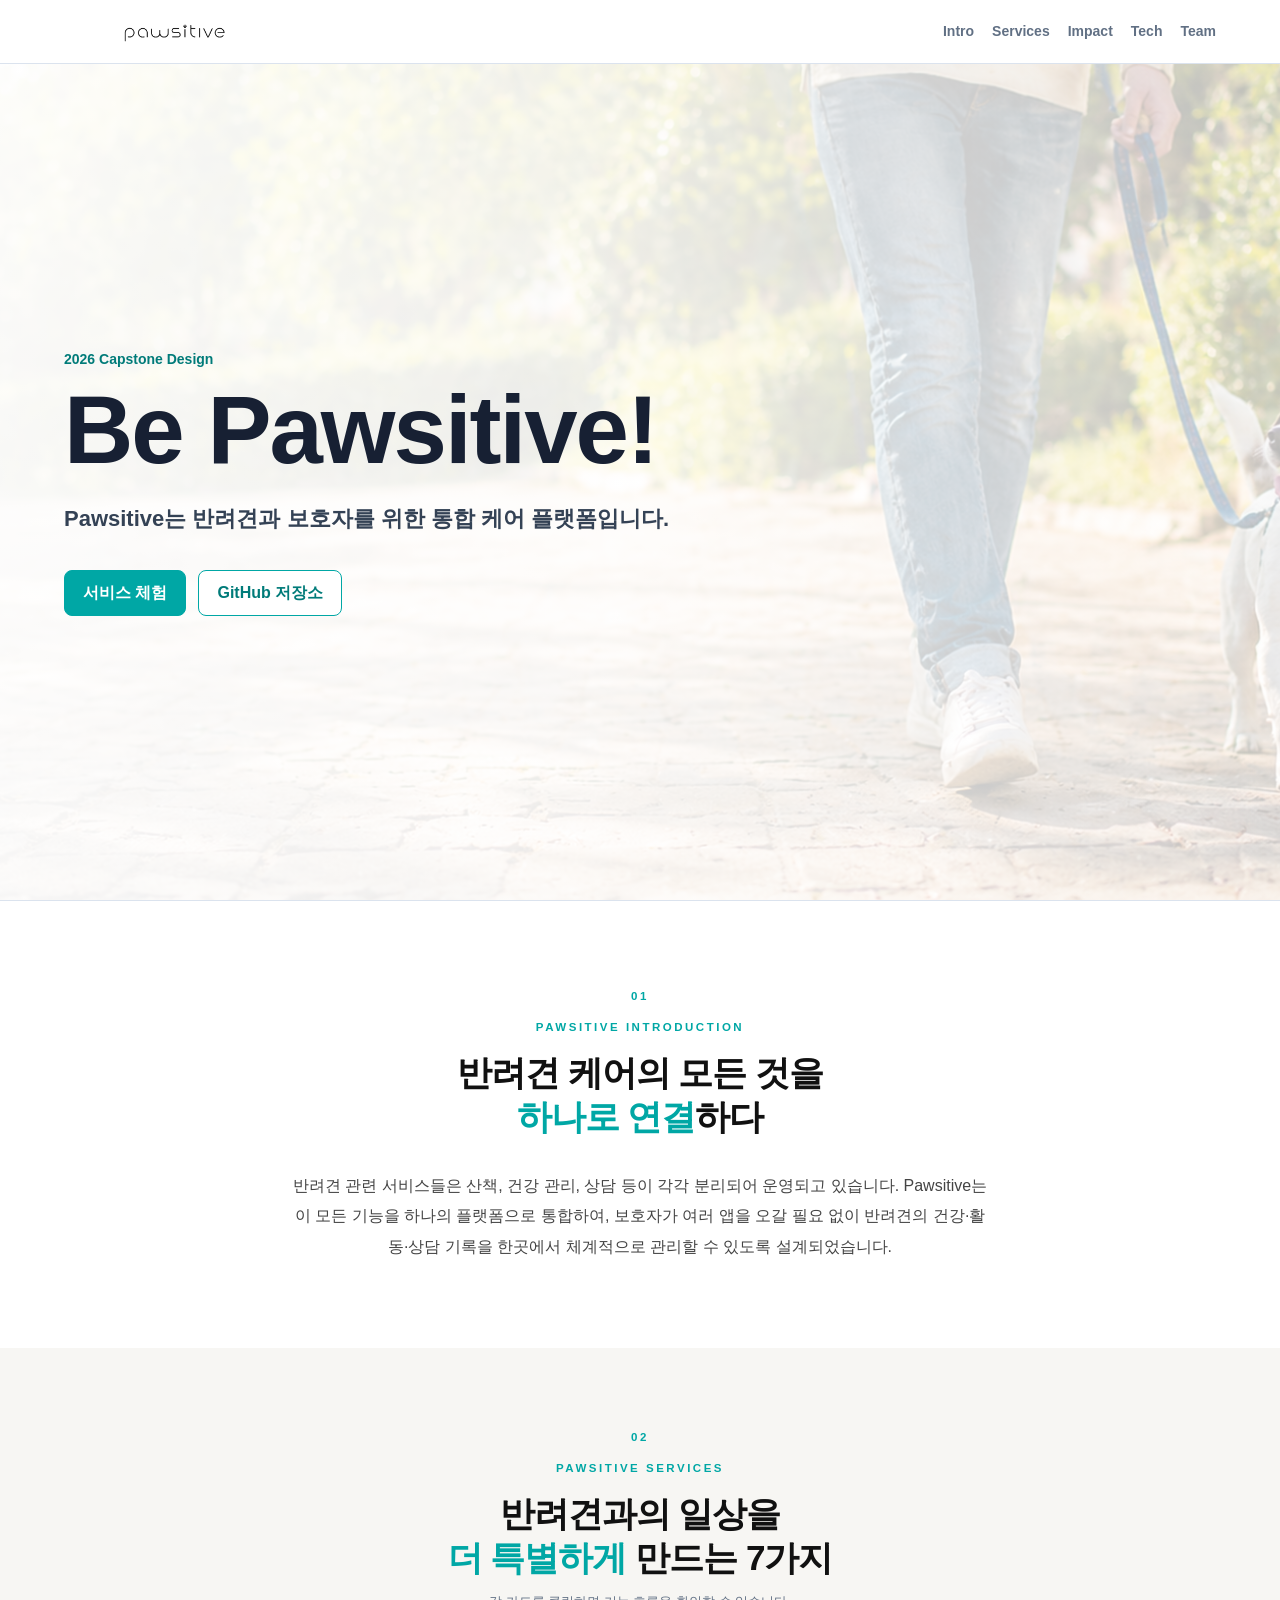
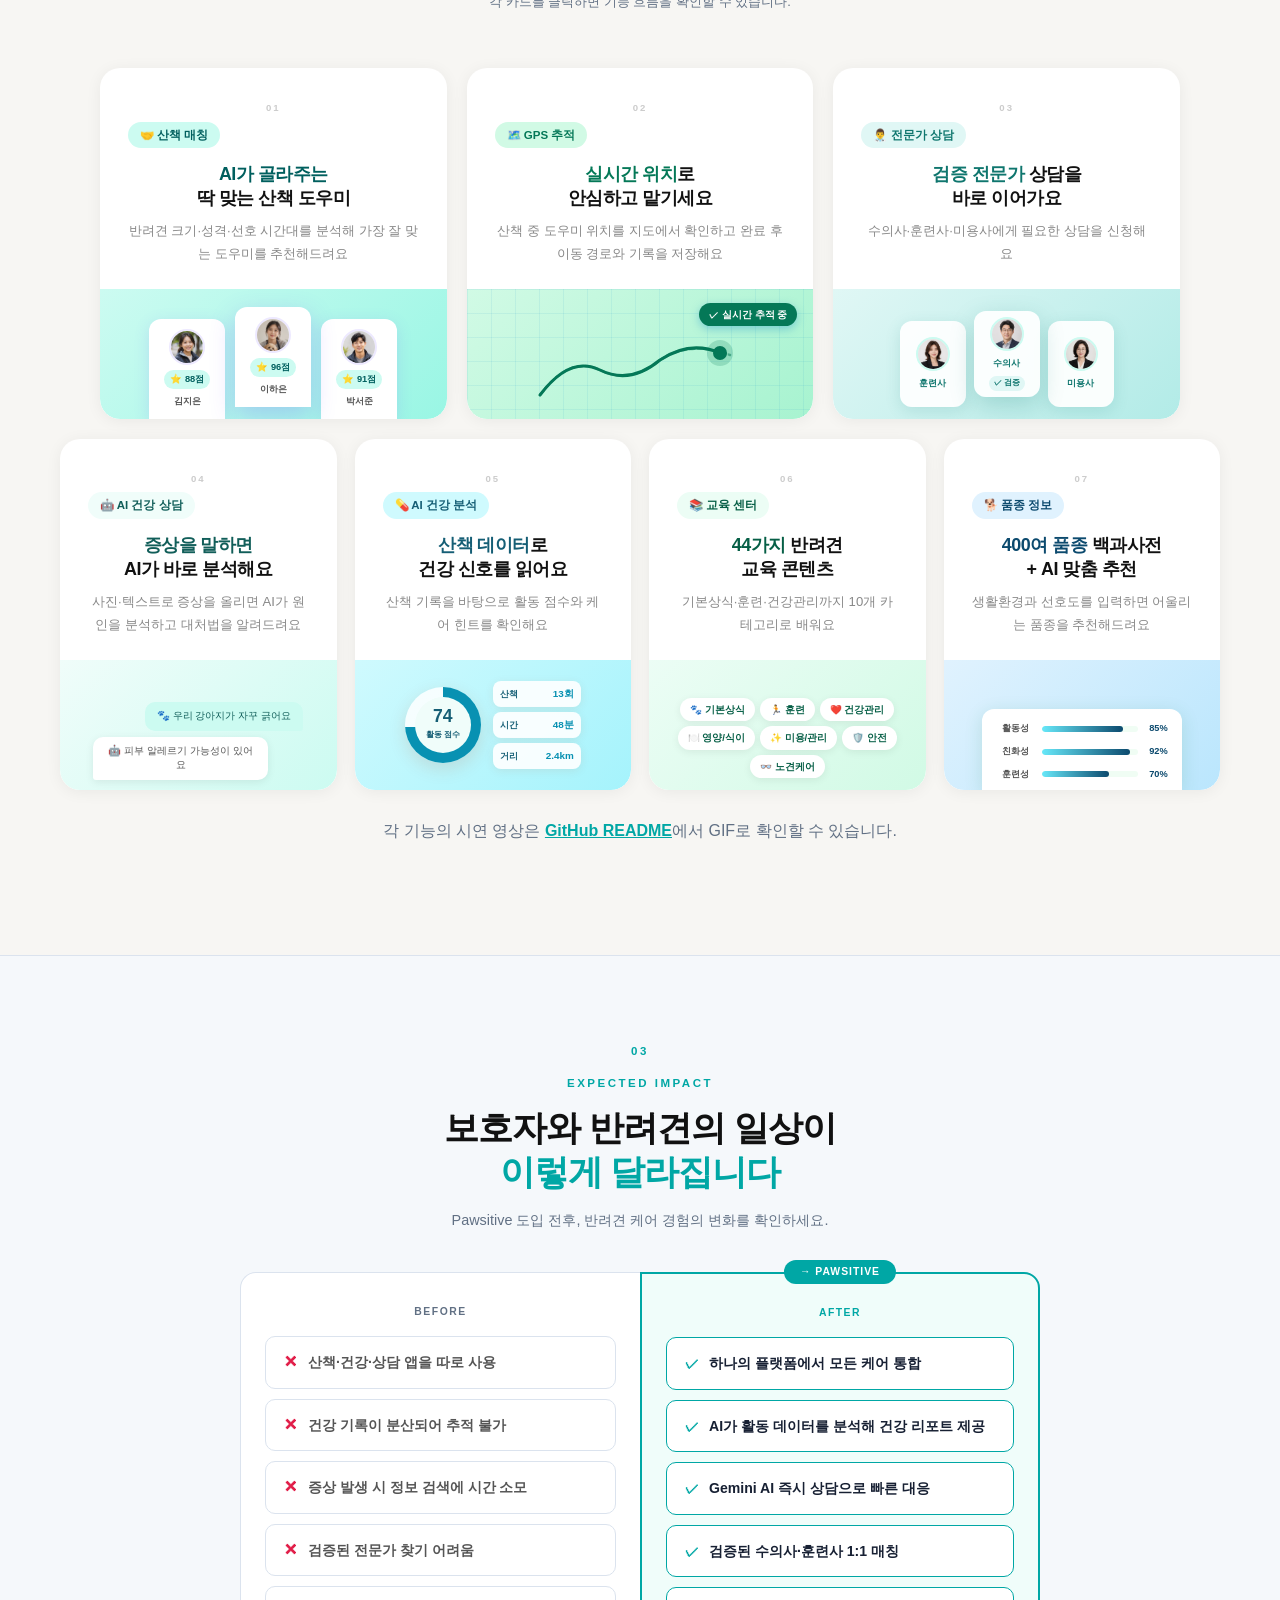
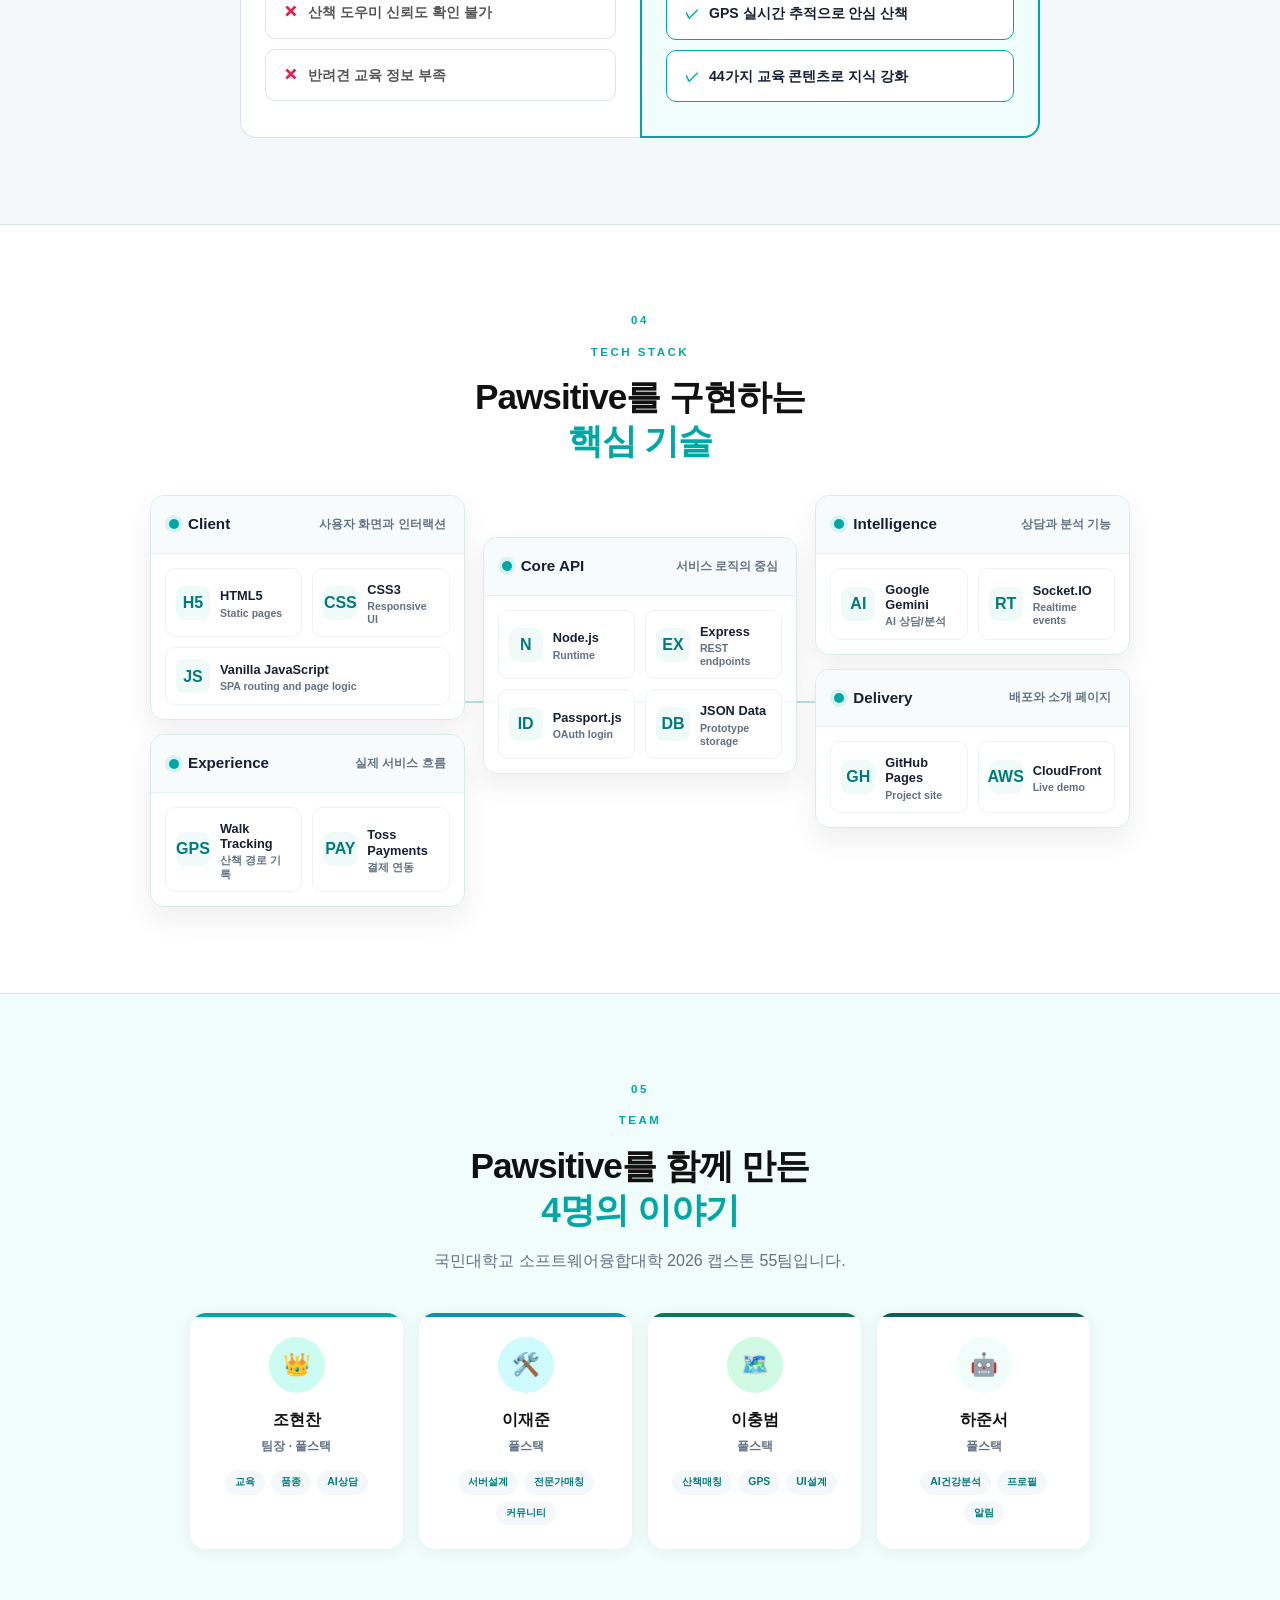
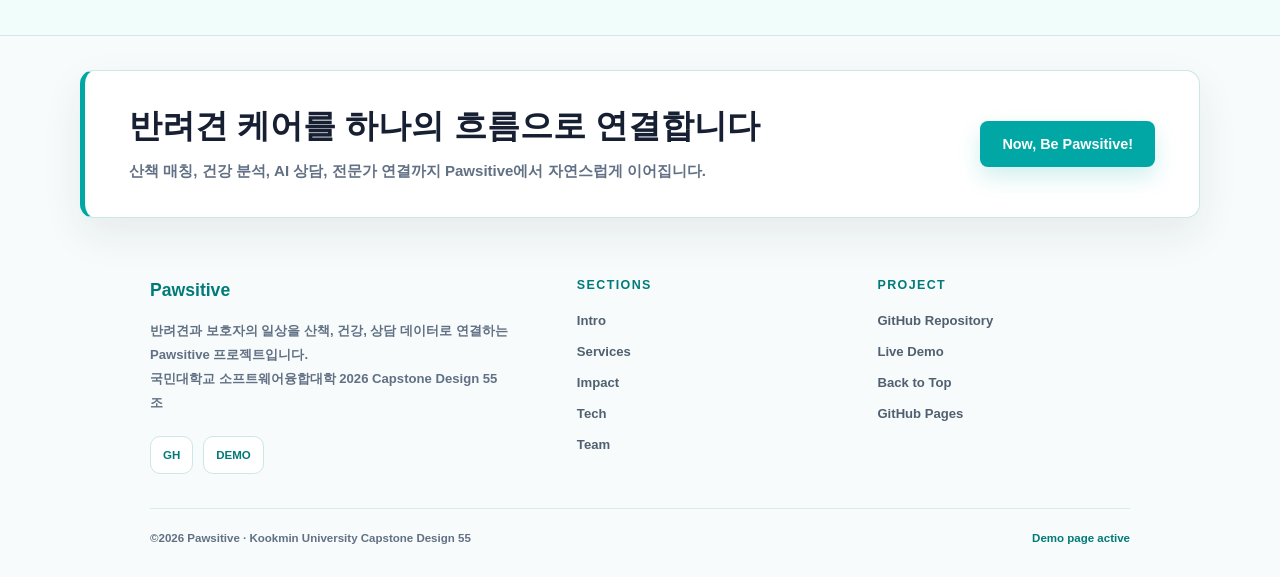
==== commit 8d1fdbb6: "Redesign docs tech stack diagram" ====
--- a/docs/index.html
+++ b/docs/index.html
@@ -362,6 +362,23 @@
     .tech-logos{display:flex;flex-wrap:wrap;gap:16px;align-items:center;justify-content:center;margin-bottom:28px;}
     .tech-logos img{height:36px;opacity:.7;transition:opacity .2s;}
     .tech-logos img:hover{opacity:1;}
+    .tech-map{position:relative;display:grid;grid-template-columns:repeat(3,minmax(0,1fr));gap:18px;max-width:980px;margin:0 auto;text-align:left;}
+    .tech-map::before{content:'';position:absolute;left:16%;right:16%;top:50%;height:2px;background:linear-gradient(90deg,transparent,#b8e4e3,var(--brand),#b8e4e3,transparent);z-index:0;}
+    .tech-column{position:relative;z-index:1;display:grid;gap:14px;align-content:start;}
+    .tech-column--center{padding-top:42px;}
+    .tech-group{border:1px solid #d8ebe9;border-radius:14px;background:rgba(255,255,255,.92);box-shadow:0 12px 28px rgba(23,32,51,.07);overflow:hidden;}
+    .tech-group__head{display:flex;align-items:center;justify-content:space-between;gap:14px;padding:16px 18px;border-bottom:1px solid #e4f1f0;background:#f7fbfb;}
+    .tech-group__title{display:flex;align-items:center;gap:9px;margin:0;color:#172033;font-size:.95rem;font-weight:900;}
+    .tech-group__dot{width:10px;height:10px;border-radius:50%;background:var(--brand);box-shadow:0 0 0 4px #d9f3f2;}
+    .tech-group__note{color:var(--muted);font-size:.72rem;font-weight:750;white-space:nowrap;}
+    .tech-items{display:grid;grid-template-columns:repeat(2,minmax(0,1fr));gap:10px;padding:14px;}
+    .tech-node{display:flex;align-items:center;gap:10px;min-height:58px;padding:10px;border:1px solid #edf3f5;border-radius:10px;background:#fff;}
+    .tech-node--wide{grid-column:1/-1;}
+    .tech-icon{display:flex;align-items:center;justify-content:center;width:34px;height:34px;border-radius:9px;background:#effaf9;color:var(--brand-dark);font-size:1rem;font-weight:900;flex:0 0 auto;}
+    .tech-node strong{display:block;color:#172033;font-size:.8rem;line-height:1.2;}
+    .tech-node span:last-child{display:block;color:var(--muted);font-size:.66rem;font-weight:700;margin-top:3px;line-height:1.25;}
+    @media(max-width:900px){.tech-map{grid-template-columns:1fr;}.tech-map::before{display:none;}.tech-column--center{padding-top:0;}.tech-items{grid-template-columns:repeat(2,minmax(0,1fr));}}
+    @media(max-width:520px){.tech-items{grid-template-columns:1fr;}.tech-group__head{align-items:flex-start;flex-direction:column;}.tech-group__note{white-space:normal;}}
 
     /* === TIMELINE === */
     .timeline{display:grid;gap:0;margin-top:28px;border-left:2px solid var(--line);padding-left:28px;}
@@ -539,24 +556,67 @@
       <span class="section-num">04</span>
       <span style="display:inline-block; font-size:0.72rem; font-weight:700; letter-spacing:2.5px; text-transform:uppercase; color:var(--brand); margin-bottom:14px;">TECH STACK</span>
       <h2 style="font-size:clamp(1.6rem,3vw,2.2rem); font-weight:800; letter-spacing:-1px; color:#111; line-height:1.25; margin:0 0 32px;">Pawsitive를 구현하는<br><span style="color:var(--brand);">핵심 기술</span></h2>
-      <div class="tech-logos">
-        <img src="https://img.shields.io/badge/Node.js-339933?style=for-the-badge&logo=node.js&logoColor=white" alt="Node.js">
-        <img src="https://img.shields.io/badge/Express-000000?style=for-the-badge&logo=express&logoColor=white" alt="Express">
-        <img src="https://img.shields.io/badge/Socket.IO-010101?style=for-the-badge&logo=socket.io&logoColor=white" alt="Socket.IO">
-        <img src="https://img.shields.io/badge/Google%20Gemini-4285F4?style=for-the-badge&logo=google&logoColor=white" alt="Gemini">
-        <img src="https://img.shields.io/badge/Passport.js-34E27A?style=for-the-badge&logo=passport&logoColor=white" alt="Passport">
-        <img src="https://img.shields.io/badge/HTML5-E34F26?style=for-the-badge&logo=html5&logoColor=white" alt="HTML5">
-        <img src="https://img.shields.io/badge/CSS3-1572B6?style=for-the-badge&logo=css3&logoColor=white" alt="CSS3">
-        <img src="https://img.shields.io/badge/JavaScript-F7DF1E?style=for-the-badge&logo=javascript&logoColor=black" alt="JS">
-      </div>
-      <ul class="stack">
-        <li>Frontend: HTML, CSS, Vanilla JavaScript</li>
-        <li>Backend: Node.js, Express</li>
-        <li>Realtime: Socket.IO</li>
-        <li>AI: Google Gemini API</li>
-        <li>Auth: Passport.js OAuth</li>
-        <li>Payment: 토스페이먼츠</li>
-      </ul>
+      <div class="tech-map" aria-label="Pawsitive technology diagram">
+        <div class="tech-column">
+          <section class="tech-group">
+            <div class="tech-group__head">
+              <h3 class="tech-group__title"><span class="tech-group__dot"></span>Client</h3>
+              <span class="tech-group__note">사용자 화면과 인터랙션</span>
+            </div>
+            <div class="tech-items">
+              <div class="tech-node"><span class="tech-icon">H5</span><span><strong>HTML5</strong><span>Static pages</span></span></div>
+              <div class="tech-node"><span class="tech-icon">CSS</span><span><strong>CSS3</strong><span>Responsive UI</span></span></div>
+              <div class="tech-node tech-node--wide"><span class="tech-icon">JS</span><span><strong>Vanilla JavaScript</strong><span>SPA routing and page logic</span></span></div>
+            </div>
+          </section>
+          <section class="tech-group">
+            <div class="tech-group__head">
+              <h3 class="tech-group__title"><span class="tech-group__dot"></span>Experience</h3>
+              <span class="tech-group__note">실제 서비스 흐름</span>
+            </div>
+            <div class="tech-items">
+              <div class="tech-node"><span class="tech-icon">GPS</span><span><strong>Walk Tracking</strong><span>산책 경로 기록</span></span></div>
+              <div class="tech-node"><span class="tech-icon">PAY</span><span><strong>Toss Payments</strong><span>결제 연동</span></span></div>
+            </div>
+          </section>
+        </div>
+        <div class="tech-column tech-column--center">
+          <section class="tech-group">
+            <div class="tech-group__head">
+              <h3 class="tech-group__title"><span class="tech-group__dot"></span>Core API</h3>
+              <span class="tech-group__note">서비스 로직의 중심</span>
+            </div>
+            <div class="tech-items">
+              <div class="tech-node"><span class="tech-icon">N</span><span><strong>Node.js</strong><span>Runtime</span></span></div>
+              <div class="tech-node"><span class="tech-icon">EX</span><span><strong>Express</strong><span>REST endpoints</span></span></div>
+              <div class="tech-node"><span class="tech-icon">ID</span><span><strong>Passport.js</strong><span>OAuth login</span></span></div>
+              <div class="tech-node"><span class="tech-icon">DB</span><span><strong>JSON Data</strong><span>Prototype storage</span></span></div>
+            </div>
+          </section>
+        </div>
+        <div class="tech-column">
+          <section class="tech-group">
+            <div class="tech-group__head">
+              <h3 class="tech-group__title"><span class="tech-group__dot"></span>Intelligence</h3>
+              <span class="tech-group__note">상담과 분석 기능</span>
+            </div>
+            <div class="tech-items">
+              <div class="tech-node"><span class="tech-icon">AI</span><span><strong>Google Gemini</strong><span>AI 상담/분석</span></span></div>
+              <div class="tech-node"><span class="tech-icon">RT</span><span><strong>Socket.IO</strong><span>Realtime events</span></span></div>
+            </div>
+          </section>
+          <section class="tech-group">
+            <div class="tech-group__head">
+              <h3 class="tech-group__title"><span class="tech-group__dot"></span>Delivery</h3>
+              <span class="tech-group__note">배포와 소개 페이지</span>
+            </div>
+            <div class="tech-items">
+              <div class="tech-node"><span class="tech-icon">GH</span><span><strong>GitHub Pages</strong><span>Project site</span></span></div>
+              <div class="tech-node"><span class="tech-icon">AWS</span><span><strong>CloudFront</strong><span>Live demo</span></span></div>
+            </div>
+          </section>
+        </div>
+      </div>
     </section>
 
     <section id="team" class="section reveal" style="background:#f0fdfa;">
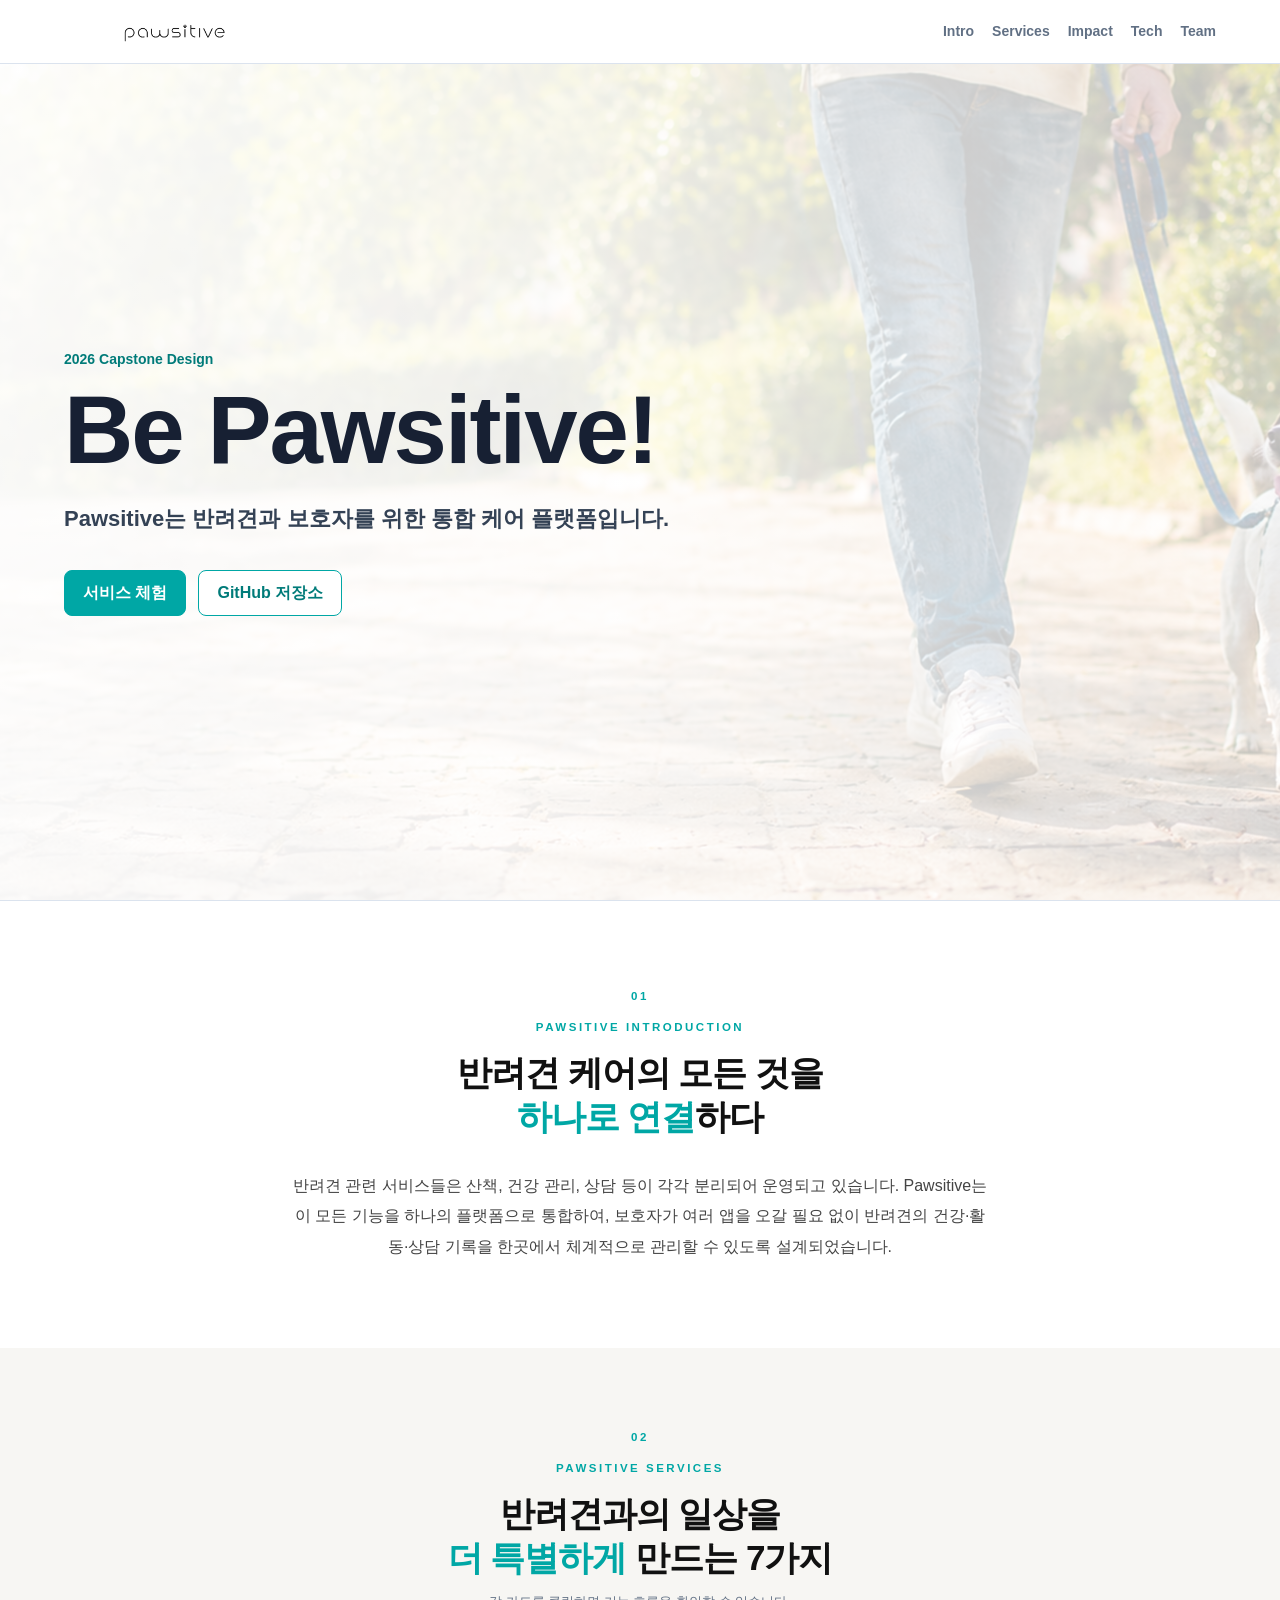
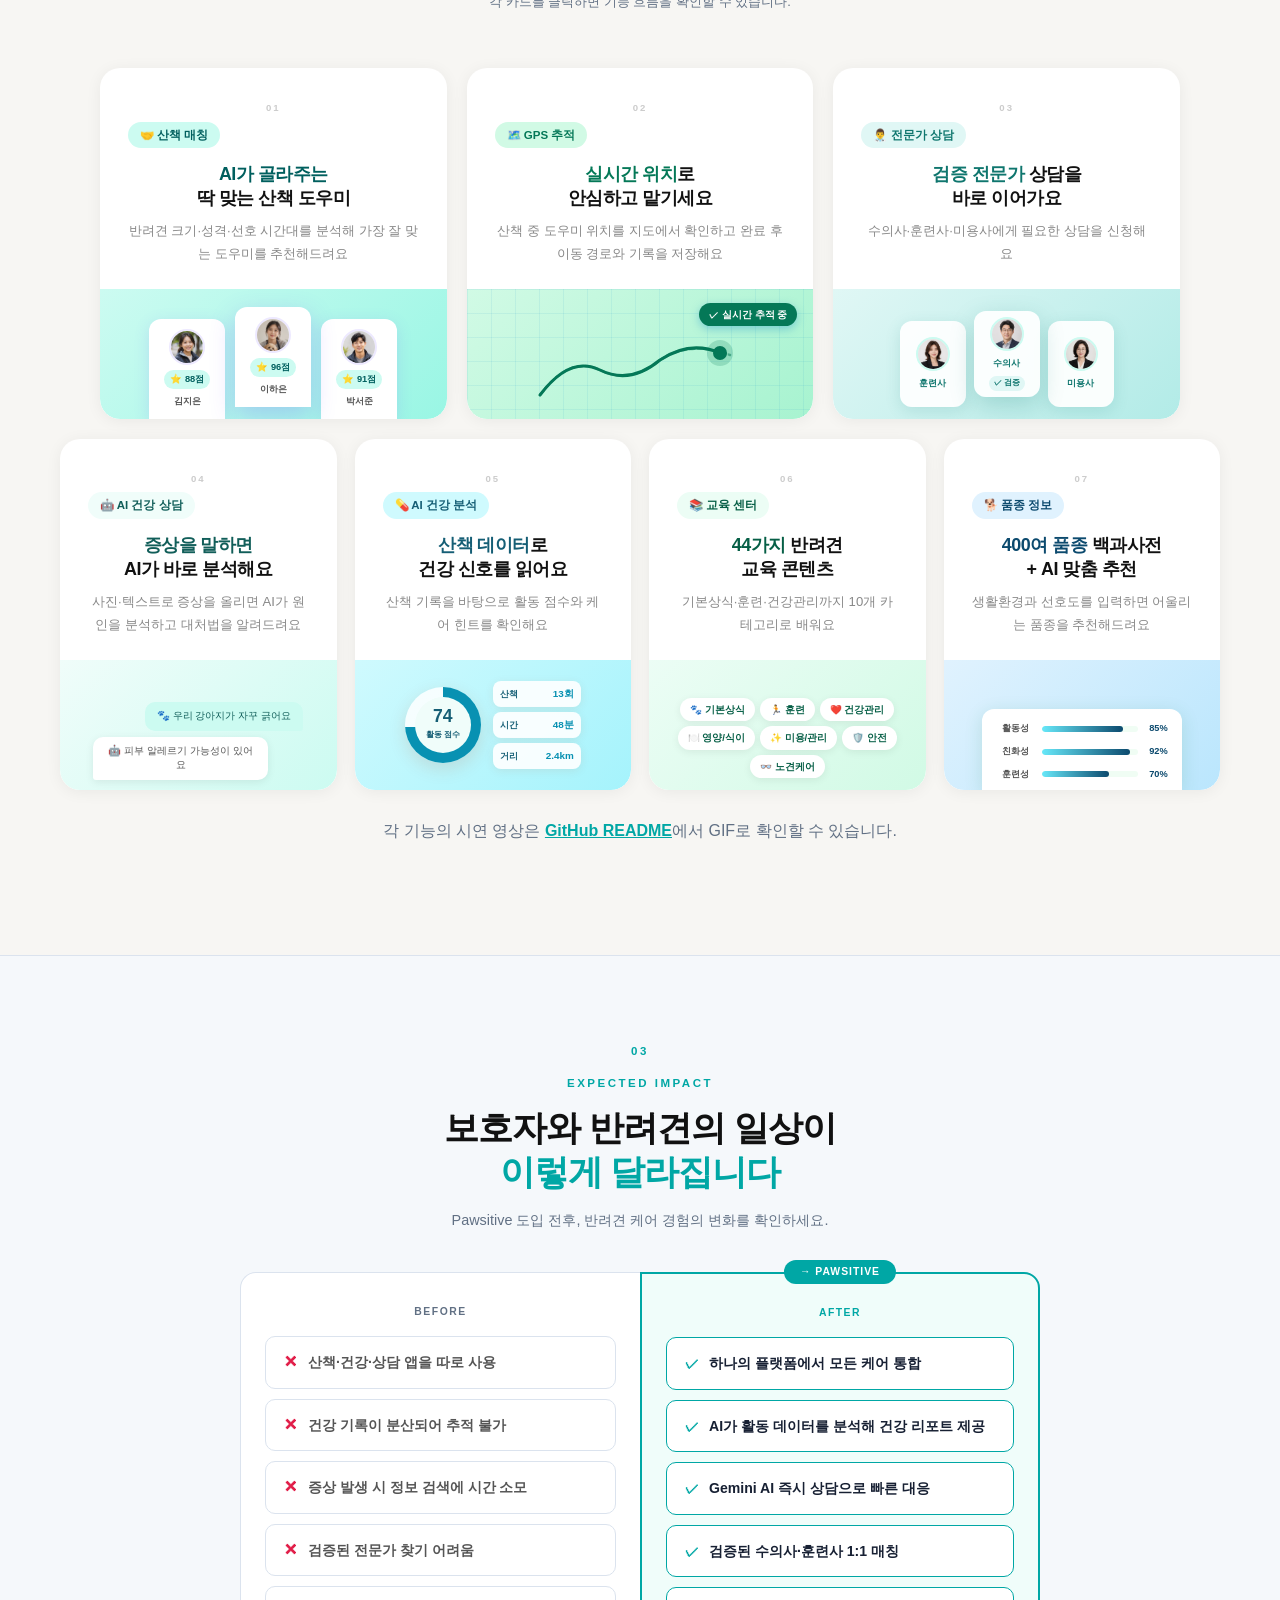
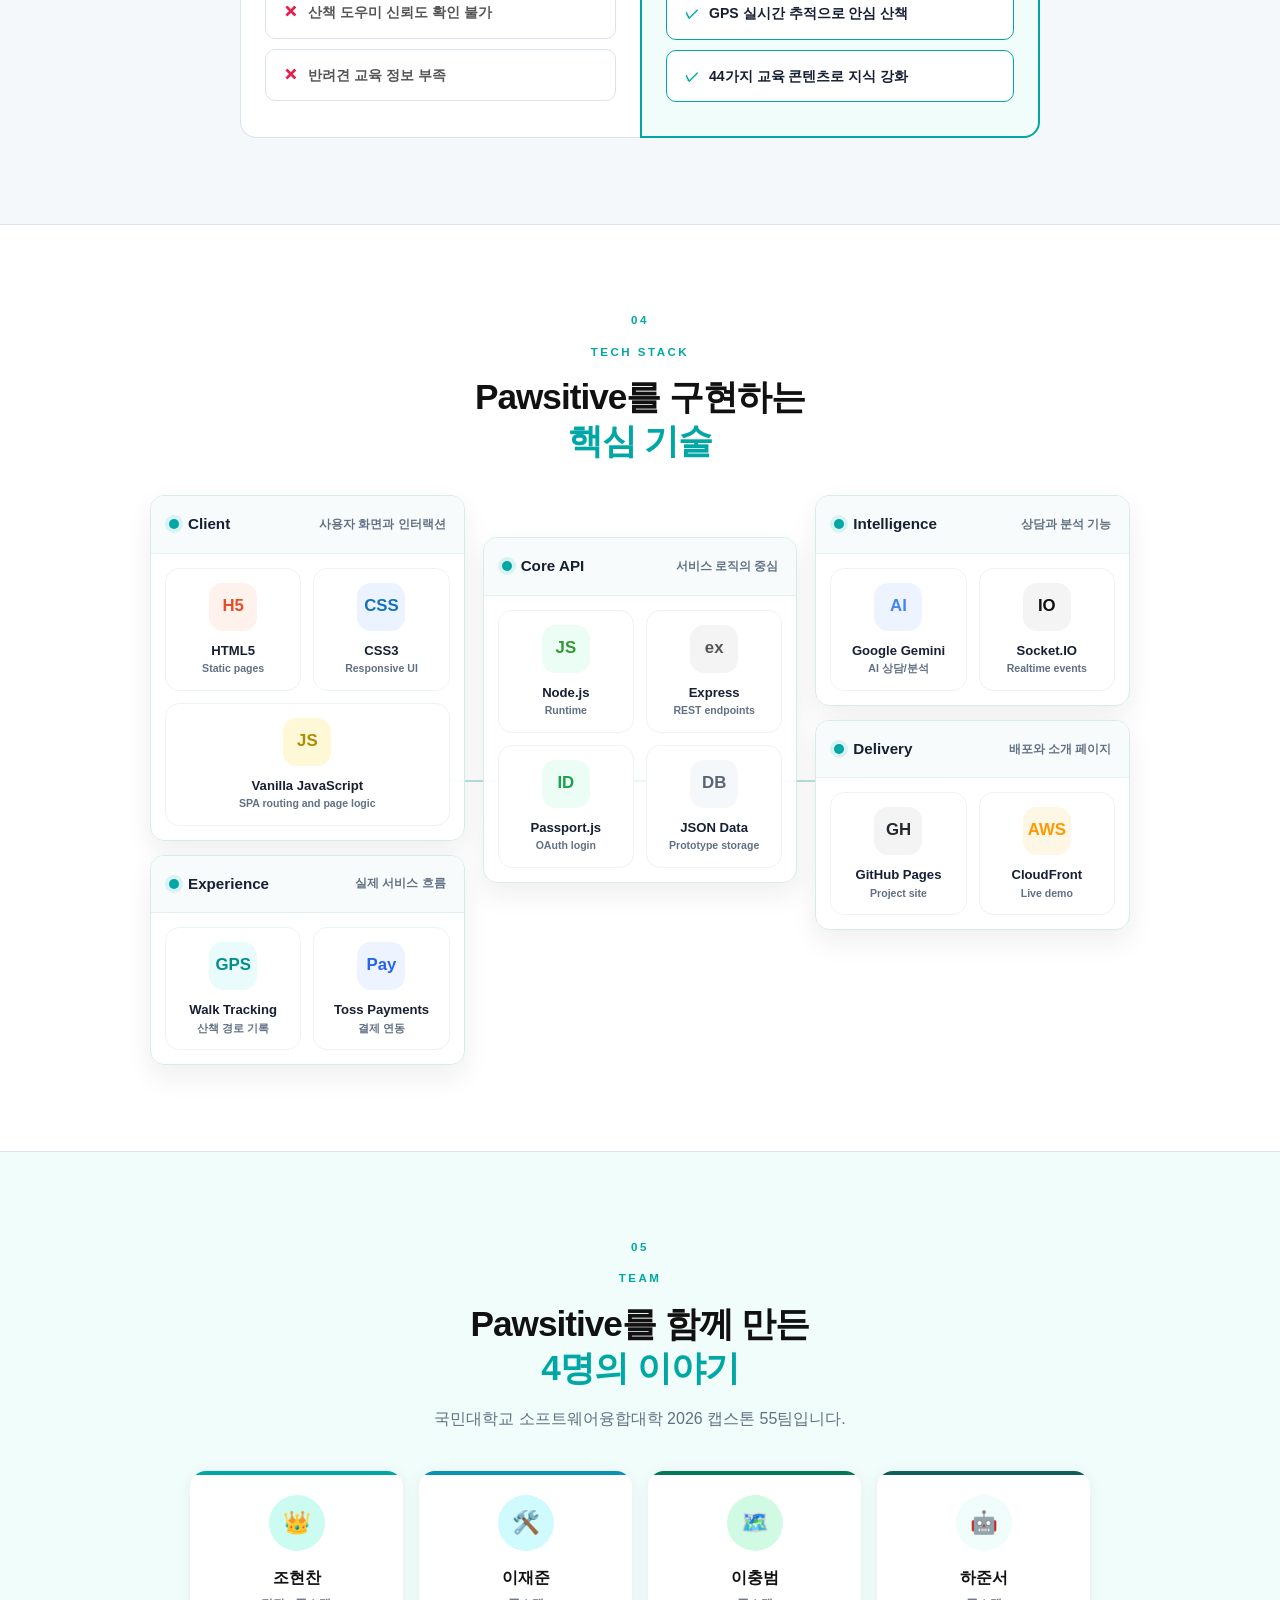
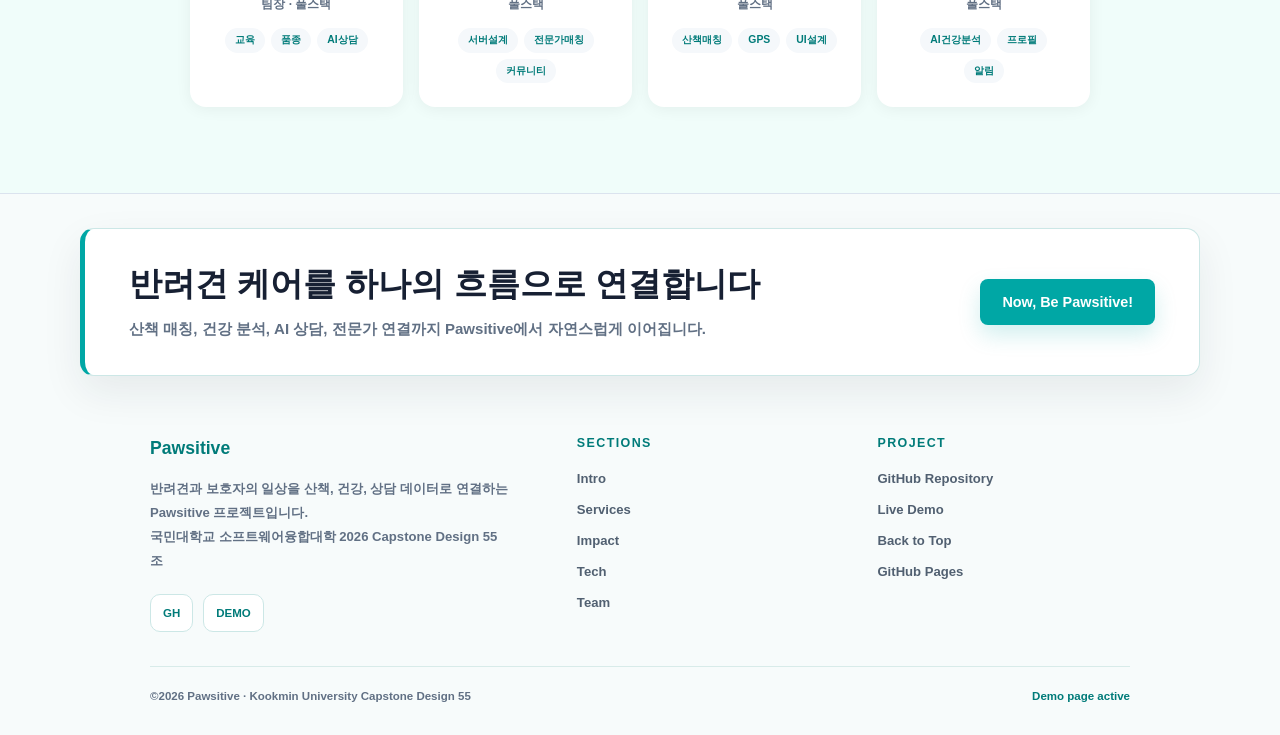
==== commit b6c1e363: "Refine docs tech stack cards" ====
--- a/docs/index.html
+++ b/docs/index.html
@@ -371,12 +371,25 @@
     .tech-group__title{display:flex;align-items:center;gap:9px;margin:0;color:#172033;font-size:.95rem;font-weight:900;}
     .tech-group__dot{width:10px;height:10px;border-radius:50%;background:var(--brand);box-shadow:0 0 0 4px #d9f3f2;}
     .tech-group__note{color:var(--muted);font-size:.72rem;font-weight:750;white-space:nowrap;}
-    .tech-items{display:grid;grid-template-columns:repeat(2,minmax(0,1fr));gap:10px;padding:14px;}
-    .tech-node{display:flex;align-items:center;gap:10px;min-height:58px;padding:10px;border:1px solid #edf3f5;border-radius:10px;background:#fff;}
+    .tech-items{display:grid;grid-template-columns:repeat(2,minmax(0,1fr));gap:12px;padding:14px;}
+    .tech-node{display:flex;flex-direction:column;align-items:center;justify-content:center;gap:8px;min-height:112px;padding:14px 10px;border:1px solid #edf3f5;border-radius:14px;background:#fff;text-align:center;}
     .tech-node--wide{grid-column:1/-1;}
-    .tech-icon{display:flex;align-items:center;justify-content:center;width:34px;height:34px;border-radius:9px;background:#effaf9;color:var(--brand-dark);font-size:1rem;font-weight:900;flex:0 0 auto;}
-    .tech-node strong{display:block;color:#172033;font-size:.8rem;line-height:1.2;}
-    .tech-node span:last-child{display:block;color:var(--muted);font-size:.66rem;font-weight:700;margin-top:3px;line-height:1.25;}
+    .tech-icon{display:flex;align-items:center;justify-content:center;width:48px;height:48px;border-radius:14px;background:#effaf9;color:var(--brand-dark);font-size:1.05rem;font-weight:900;flex:0 0 auto;}
+    .tech-icon--html{background:#fff1eb;color:#e34f26;}
+    .tech-icon--css{background:#eaf3ff;color:#1572b6;}
+    .tech-icon--js{background:#fff8d7;color:#b08a00;}
+    .tech-icon--gps{background:#e9fbfb;color:#008f8d;}
+    .tech-icon--pay{background:#edf4ff;color:#2563eb;}
+    .tech-icon--node{background:#ecfdf5;color:#339933;}
+    .tech-icon--express{background:#f4f4f5;color:#555;}
+    .tech-icon--auth{background:#ecfdf5;color:#16a34a;}
+    .tech-icon--data{background:#f5f8fb;color:#5b6472;}
+    .tech-icon--ai{background:#edf4ff;color:#4285f4;}
+    .tech-icon--realtime{background:#f4f4f5;color:#111;}
+    .tech-icon--github{background:#f4f4f5;color:#24292f;}
+    .tech-icon--aws{background:#fff7e6;color:#ff9900;}
+    .tech-node strong{display:block;color:#172033;font-size:.82rem;line-height:1.2;}
+    .tech-node span:last-child{display:block;color:var(--muted);font-size:.66rem;font-weight:700;margin-top:4px;line-height:1.25;}
     @media(max-width:900px){.tech-map{grid-template-columns:1fr;}.tech-map::before{display:none;}.tech-column--center{padding-top:0;}.tech-items{grid-template-columns:repeat(2,minmax(0,1fr));}}
     @media(max-width:520px){.tech-items{grid-template-columns:1fr;}.tech-group__head{align-items:flex-start;flex-direction:column;}.tech-group__note{white-space:normal;}}
 
@@ -564,9 +577,9 @@
               <span class="tech-group__note">사용자 화면과 인터랙션</span>
             </div>
             <div class="tech-items">
-              <div class="tech-node"><span class="tech-icon">H5</span><span><strong>HTML5</strong><span>Static pages</span></span></div>
-              <div class="tech-node"><span class="tech-icon">CSS</span><span><strong>CSS3</strong><span>Responsive UI</span></span></div>
-              <div class="tech-node tech-node--wide"><span class="tech-icon">JS</span><span><strong>Vanilla JavaScript</strong><span>SPA routing and page logic</span></span></div>
+              <div class="tech-node"><span class="tech-icon tech-icon--html">H5</span><span><strong>HTML5</strong><span>Static pages</span></span></div>
+              <div class="tech-node"><span class="tech-icon tech-icon--css">CSS</span><span><strong>CSS3</strong><span>Responsive UI</span></span></div>
+              <div class="tech-node tech-node--wide"><span class="tech-icon tech-icon--js">JS</span><span><strong>Vanilla JavaScript</strong><span>SPA routing and page logic</span></span></div>
             </div>
           </section>
           <section class="tech-group">
@@ -575,8 +588,8 @@
               <span class="tech-group__note">실제 서비스 흐름</span>
             </div>
             <div class="tech-items">
-              <div class="tech-node"><span class="tech-icon">GPS</span><span><strong>Walk Tracking</strong><span>산책 경로 기록</span></span></div>
-              <div class="tech-node"><span class="tech-icon">PAY</span><span><strong>Toss Payments</strong><span>결제 연동</span></span></div>
+              <div class="tech-node"><span class="tech-icon tech-icon--gps">GPS</span><span><strong>Walk Tracking</strong><span>산책 경로 기록</span></span></div>
+              <div class="tech-node"><span class="tech-icon tech-icon--pay">Pay</span><span><strong>Toss Payments</strong><span>결제 연동</span></span></div>
             </div>
           </section>
         </div>
@@ -587,10 +600,10 @@
               <span class="tech-group__note">서비스 로직의 중심</span>
             </div>
             <div class="tech-items">
-              <div class="tech-node"><span class="tech-icon">N</span><span><strong>Node.js</strong><span>Runtime</span></span></div>
-              <div class="tech-node"><span class="tech-icon">EX</span><span><strong>Express</strong><span>REST endpoints</span></span></div>
-              <div class="tech-node"><span class="tech-icon">ID</span><span><strong>Passport.js</strong><span>OAuth login</span></span></div>
-              <div class="tech-node"><span class="tech-icon">DB</span><span><strong>JSON Data</strong><span>Prototype storage</span></span></div>
+              <div class="tech-node"><span class="tech-icon tech-icon--node">JS</span><span><strong>Node.js</strong><span>Runtime</span></span></div>
+              <div class="tech-node"><span class="tech-icon tech-icon--express">ex</span><span><strong>Express</strong><span>REST endpoints</span></span></div>
+              <div class="tech-node"><span class="tech-icon tech-icon--auth">ID</span><span><strong>Passport.js</strong><span>OAuth login</span></span></div>
+              <div class="tech-node"><span class="tech-icon tech-icon--data">DB</span><span><strong>JSON Data</strong><span>Prototype storage</span></span></div>
             </div>
           </section>
         </div>
@@ -601,8 +614,8 @@
               <span class="tech-group__note">상담과 분석 기능</span>
             </div>
             <div class="tech-items">
-              <div class="tech-node"><span class="tech-icon">AI</span><span><strong>Google Gemini</strong><span>AI 상담/분석</span></span></div>
-              <div class="tech-node"><span class="tech-icon">RT</span><span><strong>Socket.IO</strong><span>Realtime events</span></span></div>
+              <div class="tech-node"><span class="tech-icon tech-icon--ai">AI</span><span><strong>Google Gemini</strong><span>AI 상담/분석</span></span></div>
+              <div class="tech-node"><span class="tech-icon tech-icon--realtime">IO</span><span><strong>Socket.IO</strong><span>Realtime events</span></span></div>
             </div>
           </section>
           <section class="tech-group">
@@ -611,8 +624,8 @@
               <span class="tech-group__note">배포와 소개 페이지</span>
             </div>
             <div class="tech-items">
-              <div class="tech-node"><span class="tech-icon">GH</span><span><strong>GitHub Pages</strong><span>Project site</span></span></div>
-              <div class="tech-node"><span class="tech-icon">AWS</span><span><strong>CloudFront</strong><span>Live demo</span></span></div>
+              <div class="tech-node"><span class="tech-icon tech-icon--github">GH</span><span><strong>GitHub Pages</strong><span>Project site</span></span></div>
+              <div class="tech-node"><span class="tech-icon tech-icon--aws">AWS</span><span><strong>CloudFront</strong><span>Live demo</span></span></div>
             </div>
           </section>
         </div>
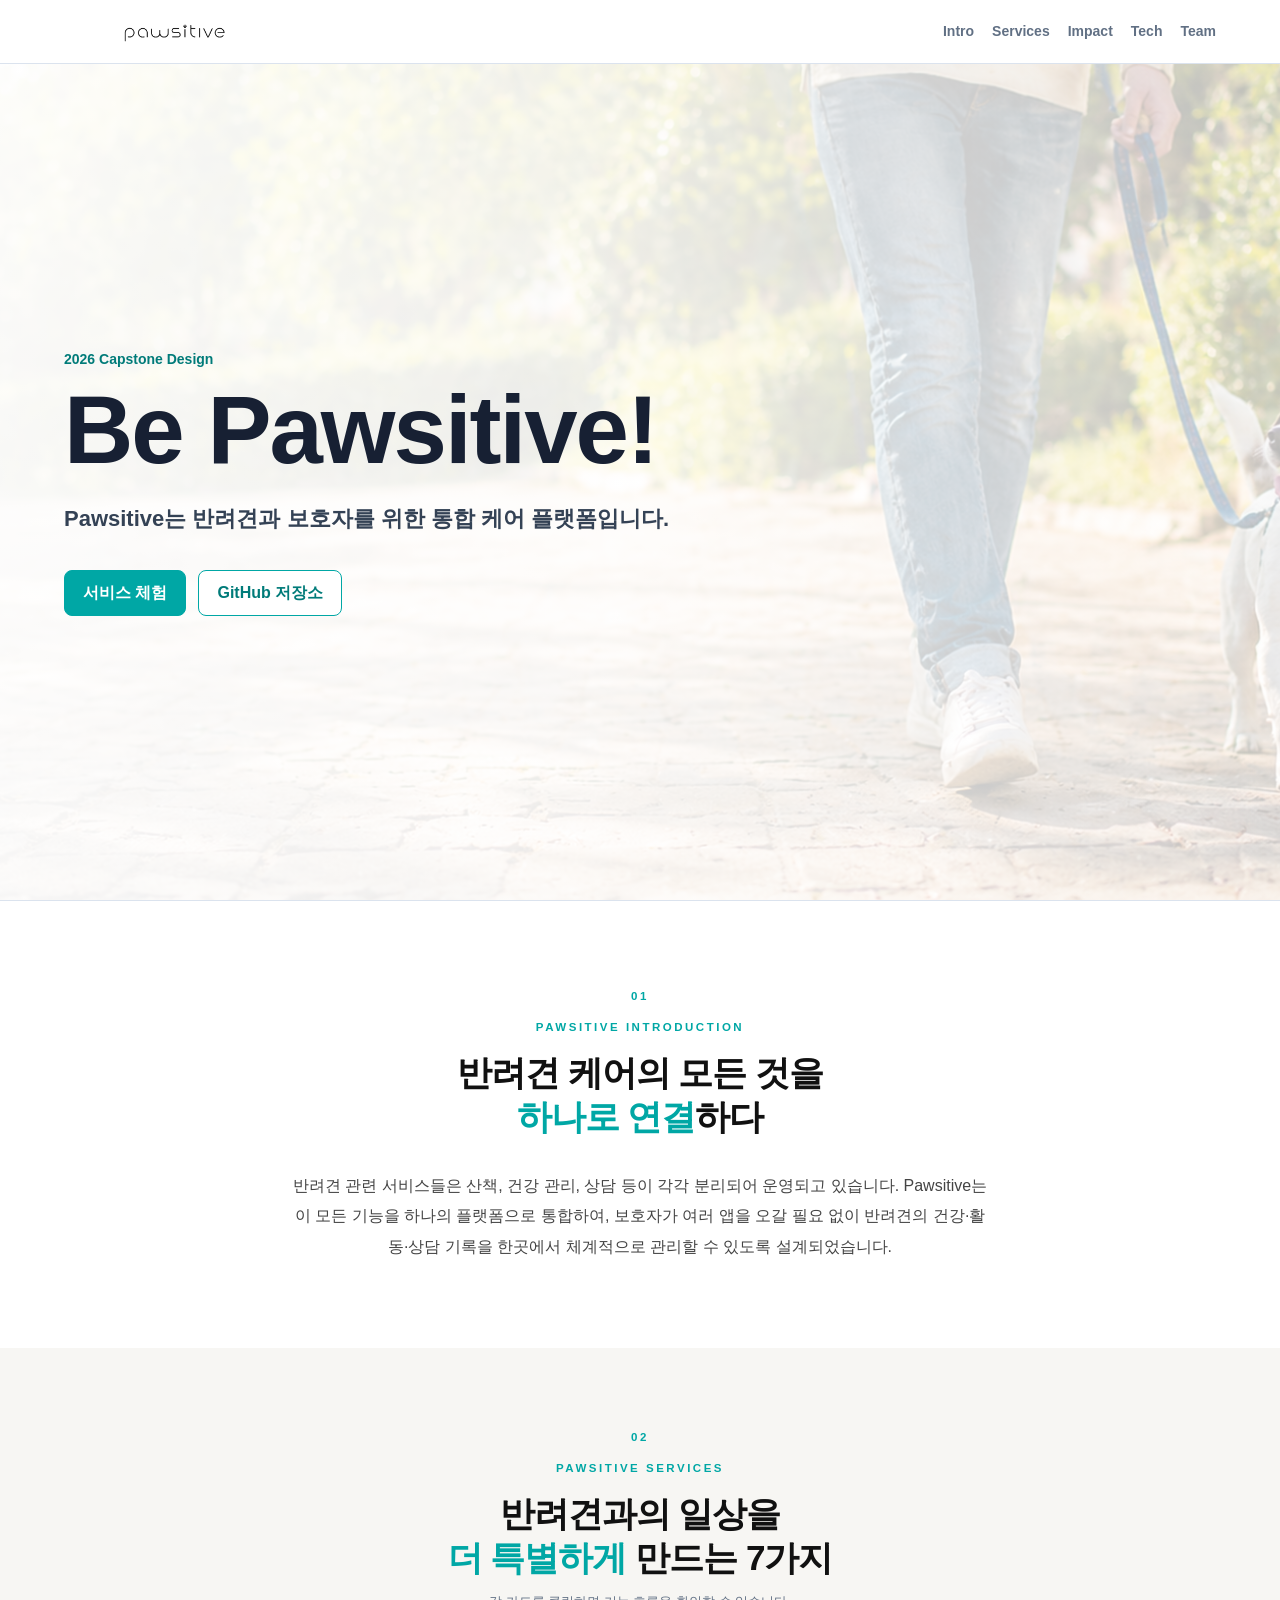
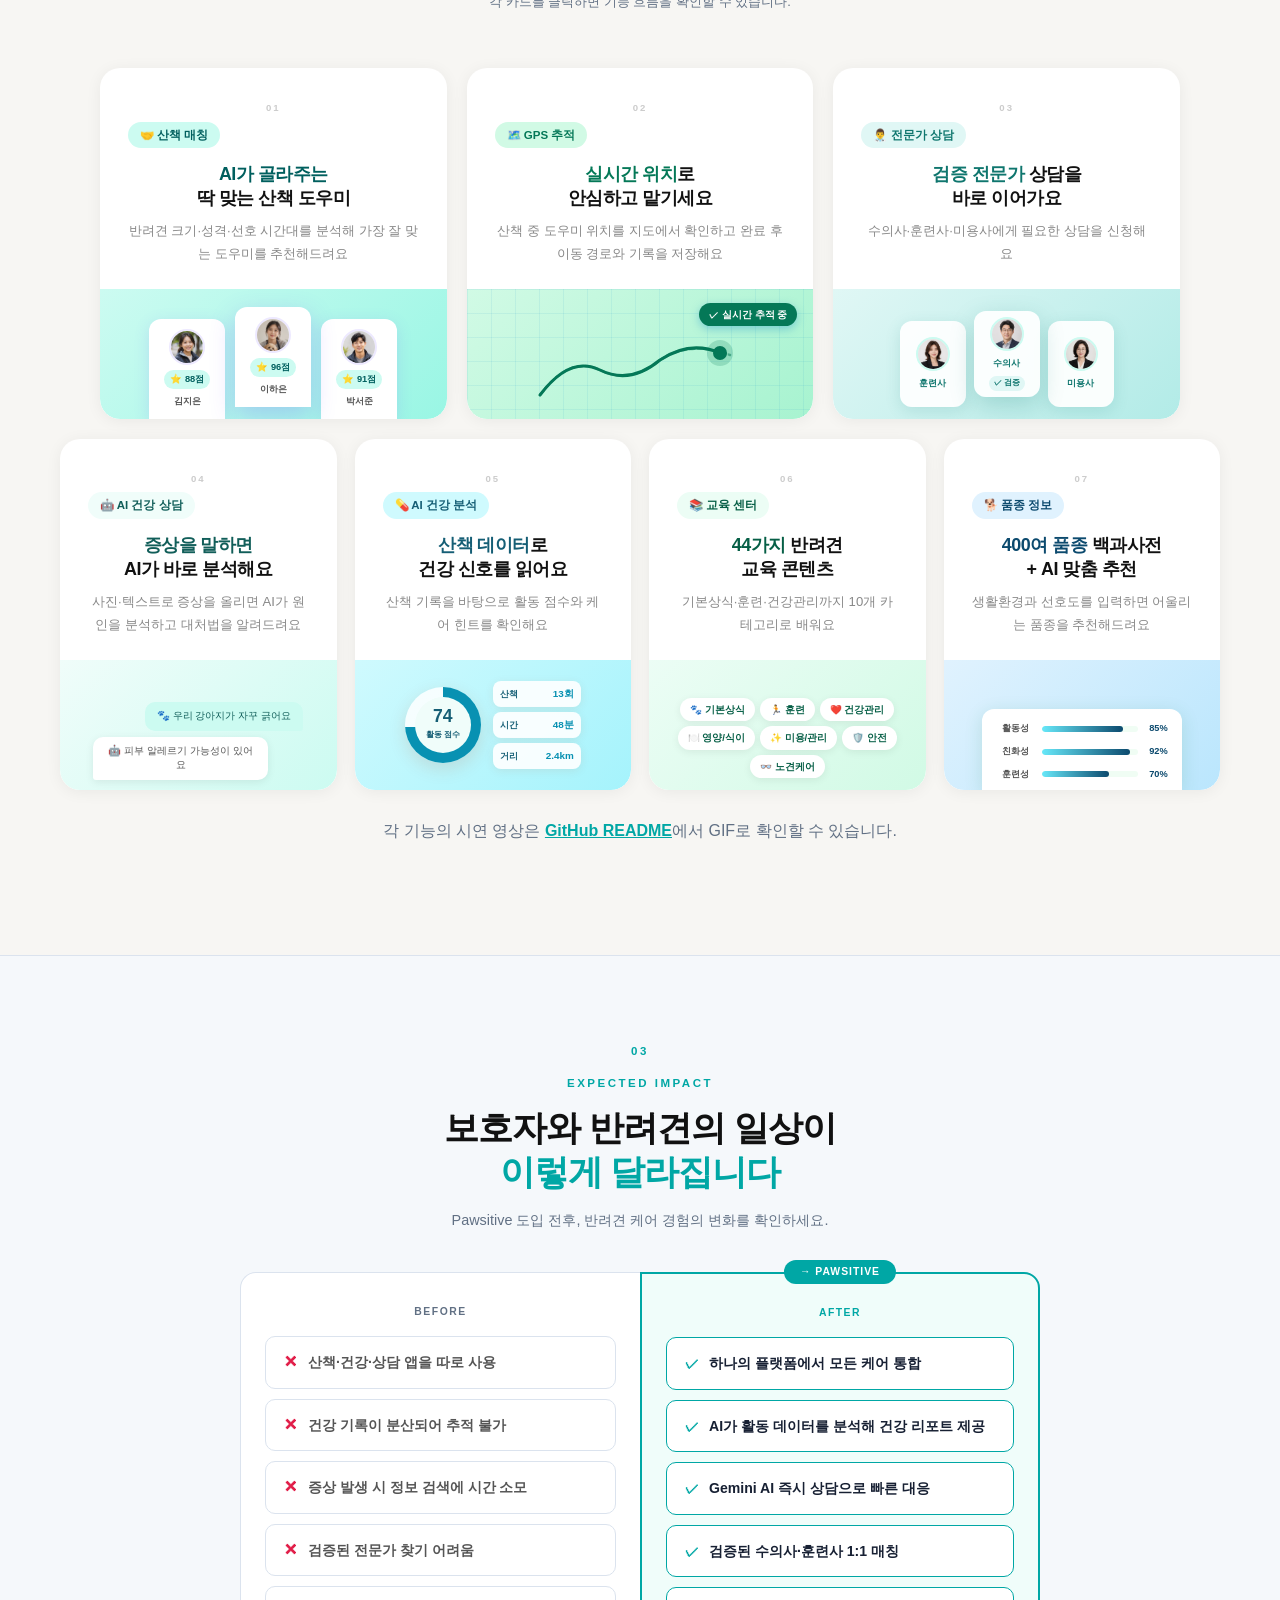
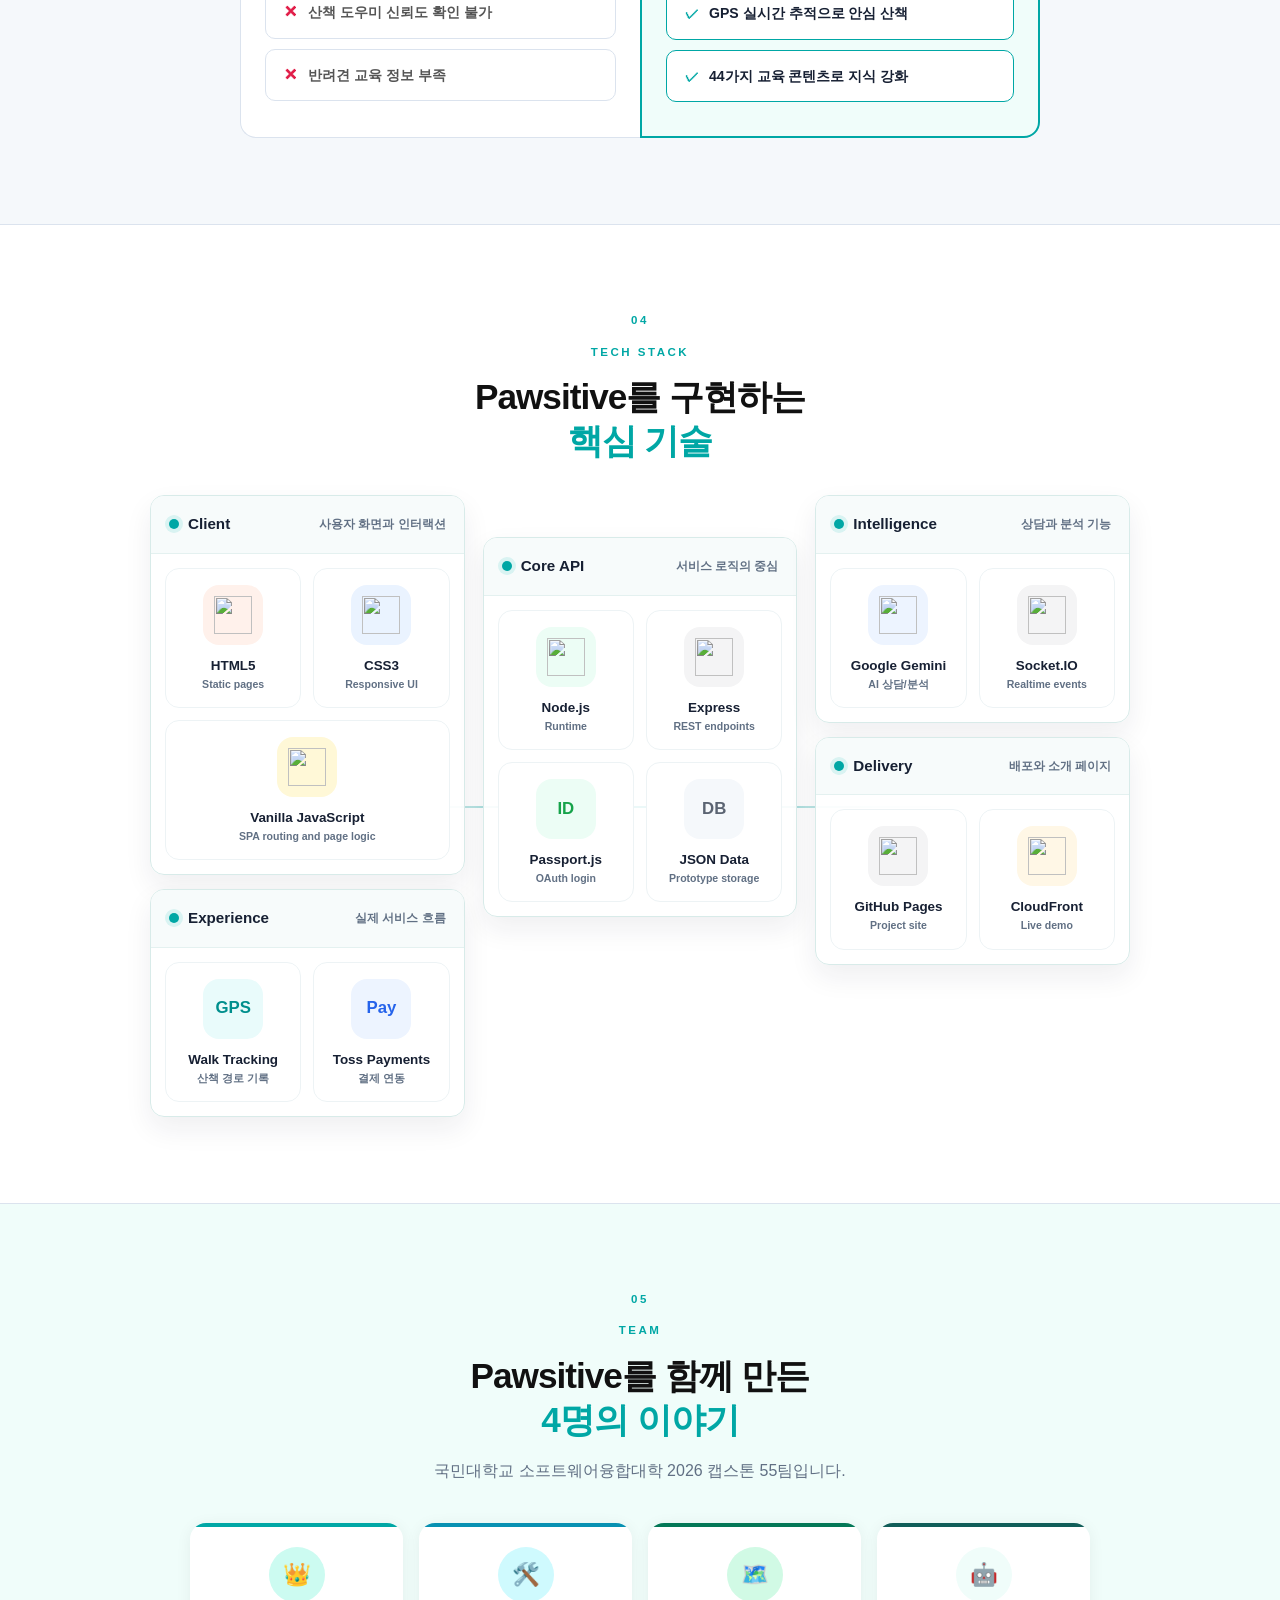
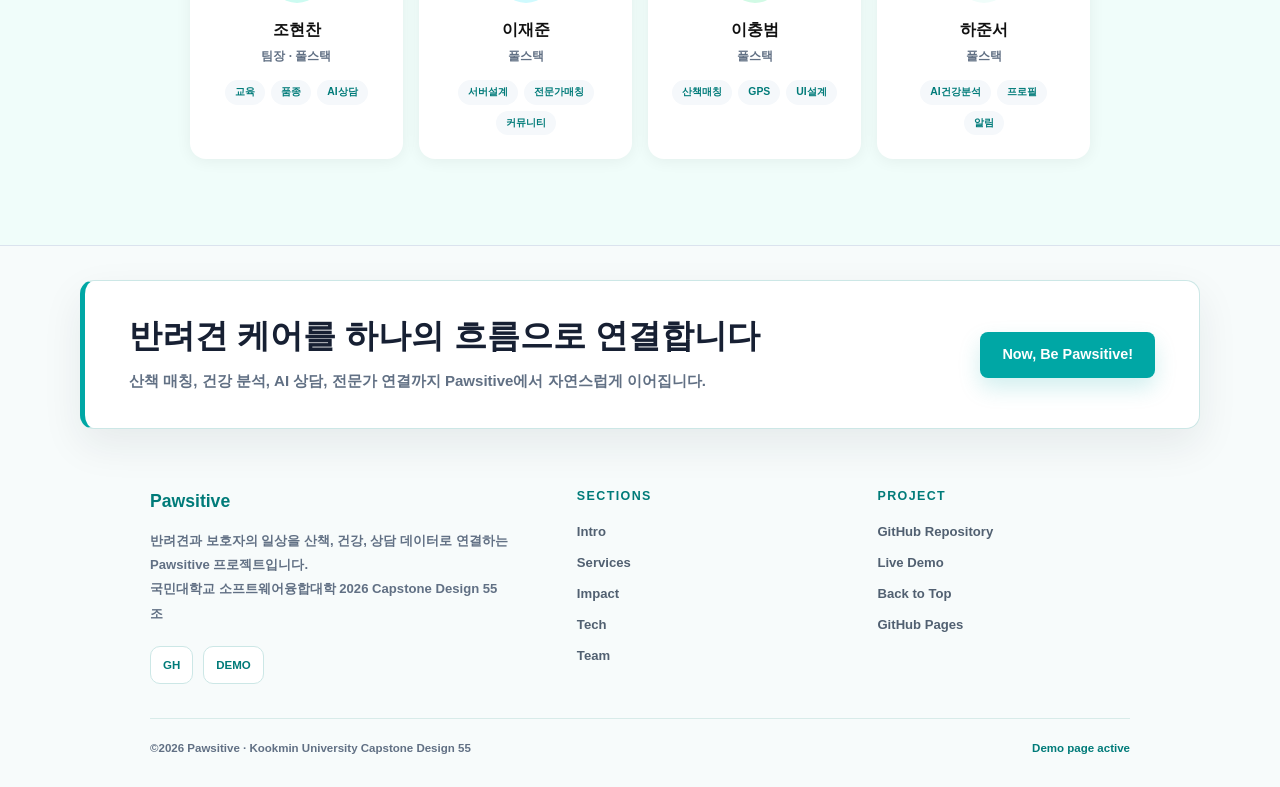
==== commit 64c9480a: "Use logo-style tech stack cards" ====
--- a/docs/index.html
+++ b/docs/index.html
@@ -372,9 +372,10 @@
     .tech-group__dot{width:10px;height:10px;border-radius:50%;background:var(--brand);box-shadow:0 0 0 4px #d9f3f2;}
     .tech-group__note{color:var(--muted);font-size:.72rem;font-weight:750;white-space:nowrap;}
     .tech-items{display:grid;grid-template-columns:repeat(2,minmax(0,1fr));gap:12px;padding:14px;}
-    .tech-node{display:flex;flex-direction:column;align-items:center;justify-content:center;gap:8px;min-height:112px;padding:14px 10px;border:1px solid #edf3f5;border-radius:14px;background:#fff;text-align:center;}
+    .tech-node{display:flex;flex-direction:column;align-items:center;justify-content:center;gap:9px;min-height:128px;padding:16px 10px;border:1px solid #edf3f5;border-radius:14px;background:#fff;text-align:center;}
     .tech-node--wide{grid-column:1/-1;}
-    .tech-icon{display:flex;align-items:center;justify-content:center;width:48px;height:48px;border-radius:14px;background:#effaf9;color:var(--brand-dark);font-size:1.05rem;font-weight:900;flex:0 0 auto;}
+    .tech-icon{display:flex;align-items:center;justify-content:center;width:60px;height:60px;border-radius:16px;background:#effaf9;color:var(--brand-dark);font-size:1.05rem;font-weight:900;flex:0 0 auto;}
+    .tech-icon img{width:38px;height:38px;object-fit:contain;display:block;}
     .tech-icon--html{background:#fff1eb;color:#e34f26;}
     .tech-icon--css{background:#eaf3ff;color:#1572b6;}
     .tech-icon--js{background:#fff8d7;color:#b08a00;}
@@ -388,7 +389,7 @@
     .tech-icon--realtime{background:#f4f4f5;color:#111;}
     .tech-icon--github{background:#f4f4f5;color:#24292f;}
     .tech-icon--aws{background:#fff7e6;color:#ff9900;}
-    .tech-node strong{display:block;color:#172033;font-size:.82rem;line-height:1.2;}
+    .tech-node strong{display:block;color:#172033;font-size:.84rem;line-height:1.2;}
     .tech-node span:last-child{display:block;color:var(--muted);font-size:.66rem;font-weight:700;margin-top:4px;line-height:1.25;}
     @media(max-width:900px){.tech-map{grid-template-columns:1fr;}.tech-map::before{display:none;}.tech-column--center{padding-top:0;}.tech-items{grid-template-columns:repeat(2,minmax(0,1fr));}}
     @media(max-width:520px){.tech-items{grid-template-columns:1fr;}.tech-group__head{align-items:flex-start;flex-direction:column;}.tech-group__note{white-space:normal;}}
@@ -577,9 +578,9 @@
               <span class="tech-group__note">사용자 화면과 인터랙션</span>
             </div>
             <div class="tech-items">
-              <div class="tech-node"><span class="tech-icon tech-icon--html">H5</span><span><strong>HTML5</strong><span>Static pages</span></span></div>
-              <div class="tech-node"><span class="tech-icon tech-icon--css">CSS</span><span><strong>CSS3</strong><span>Responsive UI</span></span></div>
-              <div class="tech-node tech-node--wide"><span class="tech-icon tech-icon--js">JS</span><span><strong>Vanilla JavaScript</strong><span>SPA routing and page logic</span></span></div>
+              <div class="tech-node"><span class="tech-icon tech-icon--html"><img src="https://cdn.jsdelivr.net/gh/devicons/devicon/icons/html5/html5-original.svg" alt=""></span><span><strong>HTML5</strong><span>Static pages</span></span></div>
+              <div class="tech-node"><span class="tech-icon tech-icon--css"><img src="https://cdn.jsdelivr.net/gh/devicons/devicon/icons/css3/css3-original.svg" alt=""></span><span><strong>CSS3</strong><span>Responsive UI</span></span></div>
+              <div class="tech-node tech-node--wide"><span class="tech-icon tech-icon--js"><img src="https://cdn.jsdelivr.net/gh/devicons/devicon/icons/javascript/javascript-original.svg" alt=""></span><span><strong>Vanilla JavaScript</strong><span>SPA routing and page logic</span></span></div>
             </div>
           </section>
           <section class="tech-group">
@@ -600,8 +601,8 @@
               <span class="tech-group__note">서비스 로직의 중심</span>
             </div>
             <div class="tech-items">
-              <div class="tech-node"><span class="tech-icon tech-icon--node">JS</span><span><strong>Node.js</strong><span>Runtime</span></span></div>
-              <div class="tech-node"><span class="tech-icon tech-icon--express">ex</span><span><strong>Express</strong><span>REST endpoints</span></span></div>
+              <div class="tech-node"><span class="tech-icon tech-icon--node"><img src="https://cdn.jsdelivr.net/gh/devicons/devicon/icons/nodejs/nodejs-original.svg" alt=""></span><span><strong>Node.js</strong><span>Runtime</span></span></div>
+              <div class="tech-node"><span class="tech-icon tech-icon--express"><img src="https://cdn.jsdelivr.net/gh/devicons/devicon/icons/express/express-original.svg" alt=""></span><span><strong>Express</strong><span>REST endpoints</span></span></div>
               <div class="tech-node"><span class="tech-icon tech-icon--auth">ID</span><span><strong>Passport.js</strong><span>OAuth login</span></span></div>
               <div class="tech-node"><span class="tech-icon tech-icon--data">DB</span><span><strong>JSON Data</strong><span>Prototype storage</span></span></div>
             </div>
@@ -614,8 +615,8 @@
               <span class="tech-group__note">상담과 분석 기능</span>
             </div>
             <div class="tech-items">
-              <div class="tech-node"><span class="tech-icon tech-icon--ai">AI</span><span><strong>Google Gemini</strong><span>AI 상담/분석</span></span></div>
-              <div class="tech-node"><span class="tech-icon tech-icon--realtime">IO</span><span><strong>Socket.IO</strong><span>Realtime events</span></span></div>
+              <div class="tech-node"><span class="tech-icon tech-icon--ai"><img src="https://cdn.jsdelivr.net/gh/devicons/devicon/icons/google/google-original.svg" alt=""></span><span><strong>Google Gemini</strong><span>AI 상담/분석</span></span></div>
+              <div class="tech-node"><span class="tech-icon tech-icon--realtime"><img src="https://cdn.jsdelivr.net/gh/devicons/devicon/icons/socketio/socketio-original.svg" alt=""></span><span><strong>Socket.IO</strong><span>Realtime events</span></span></div>
             </div>
           </section>
           <section class="tech-group">
@@ -624,8 +625,8 @@
               <span class="tech-group__note">배포와 소개 페이지</span>
             </div>
             <div class="tech-items">
-              <div class="tech-node"><span class="tech-icon tech-icon--github">GH</span><span><strong>GitHub Pages</strong><span>Project site</span></span></div>
-              <div class="tech-node"><span class="tech-icon tech-icon--aws">AWS</span><span><strong>CloudFront</strong><span>Live demo</span></span></div>
+              <div class="tech-node"><span class="tech-icon tech-icon--github"><img src="https://cdn.jsdelivr.net/gh/devicons/devicon/icons/github/github-original.svg" alt=""></span><span><strong>GitHub Pages</strong><span>Project site</span></span></div>
+              <div class="tech-node"><span class="tech-icon tech-icon--aws"><img src="https://cdn.jsdelivr.net/gh/devicons/devicon/icons/amazonwebservices/amazonwebservices-original-wordmark.svg" alt=""></span><span><strong>CloudFront</strong><span>Live demo</span></span></div>
             </div>
           </section>
         </div>
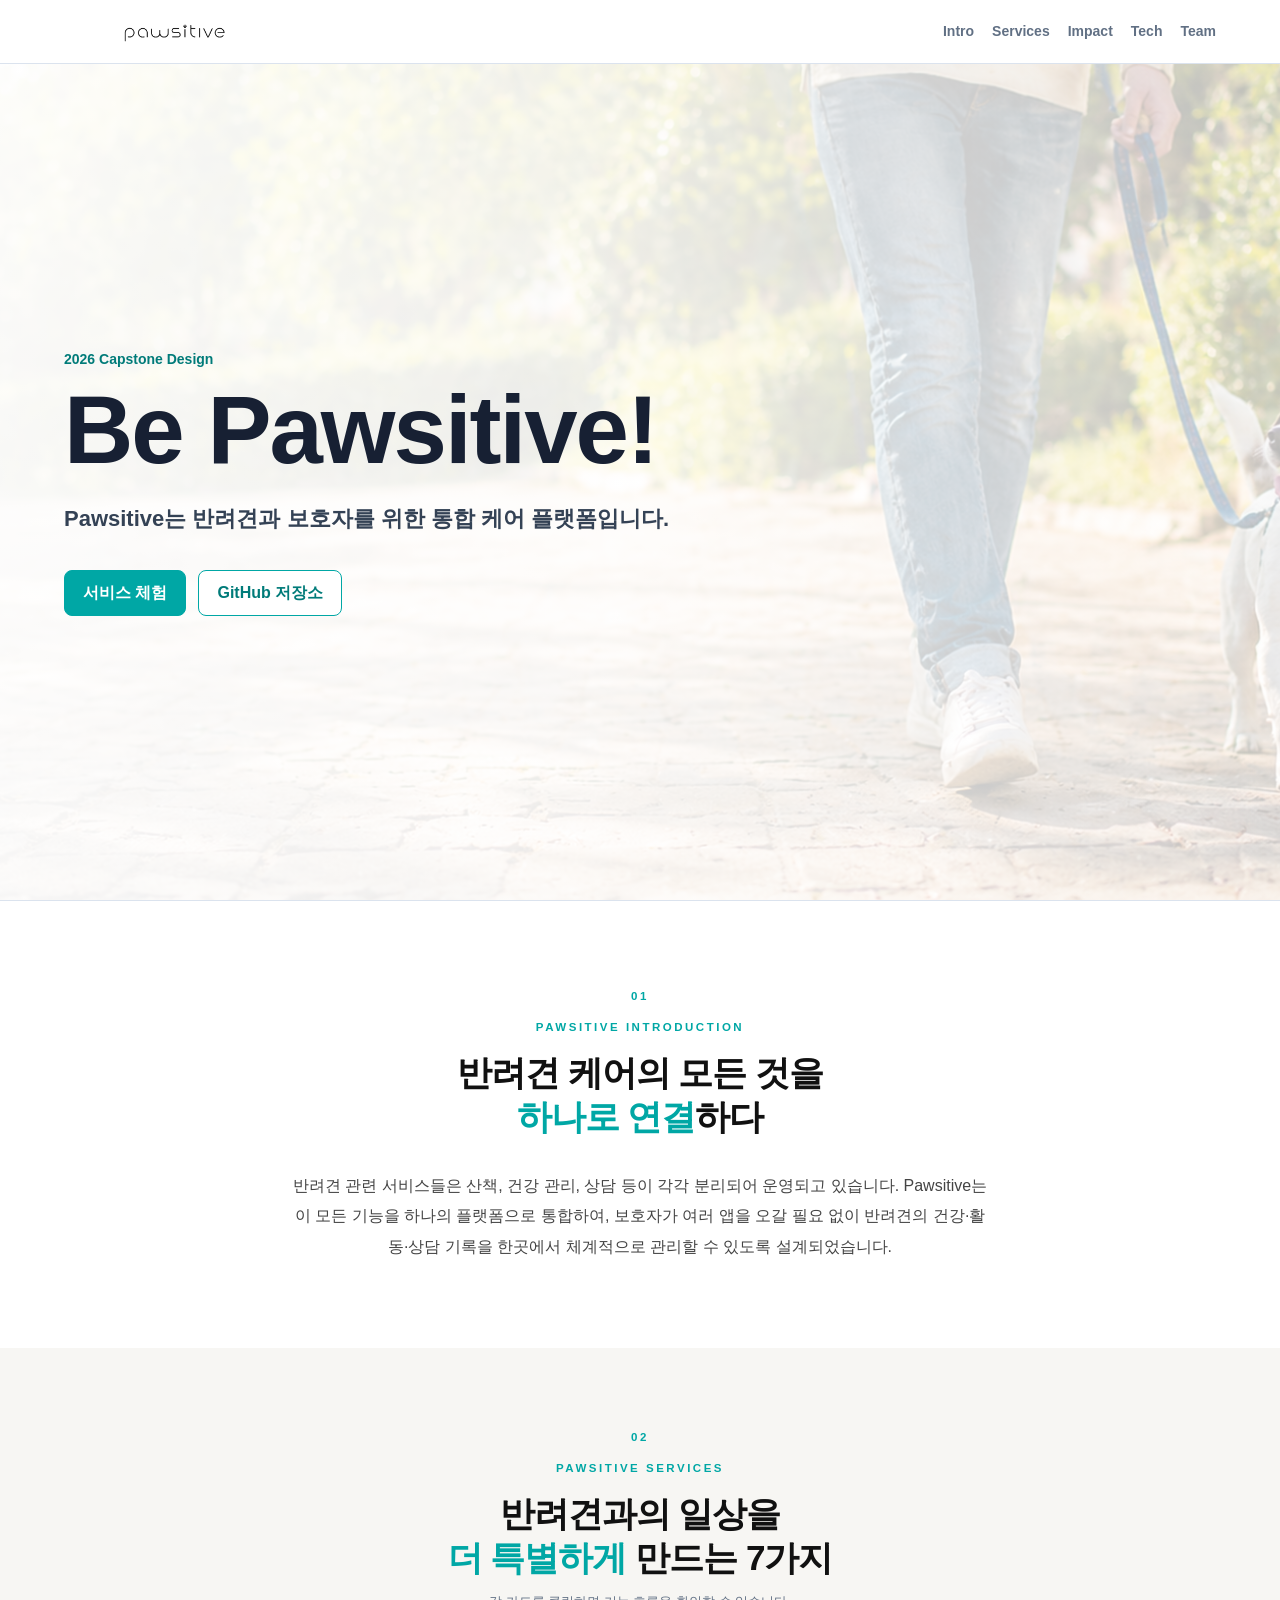
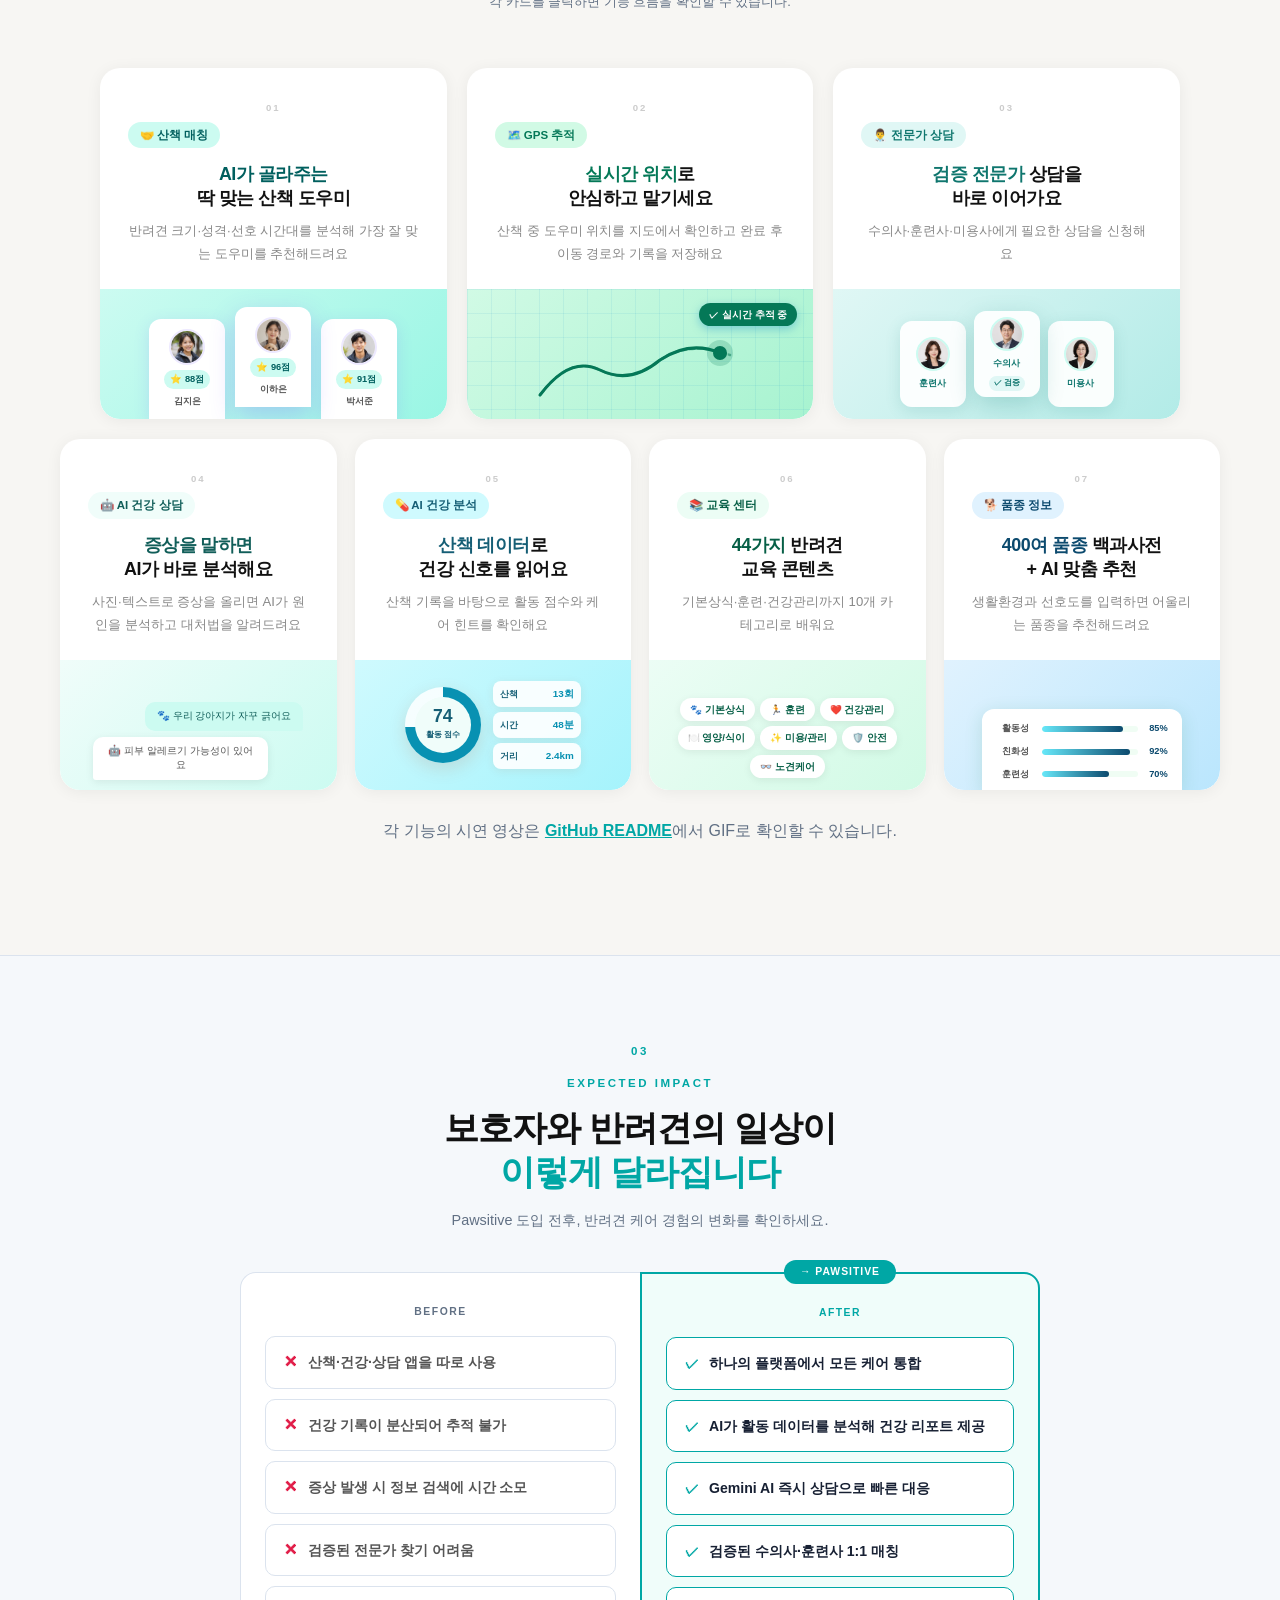
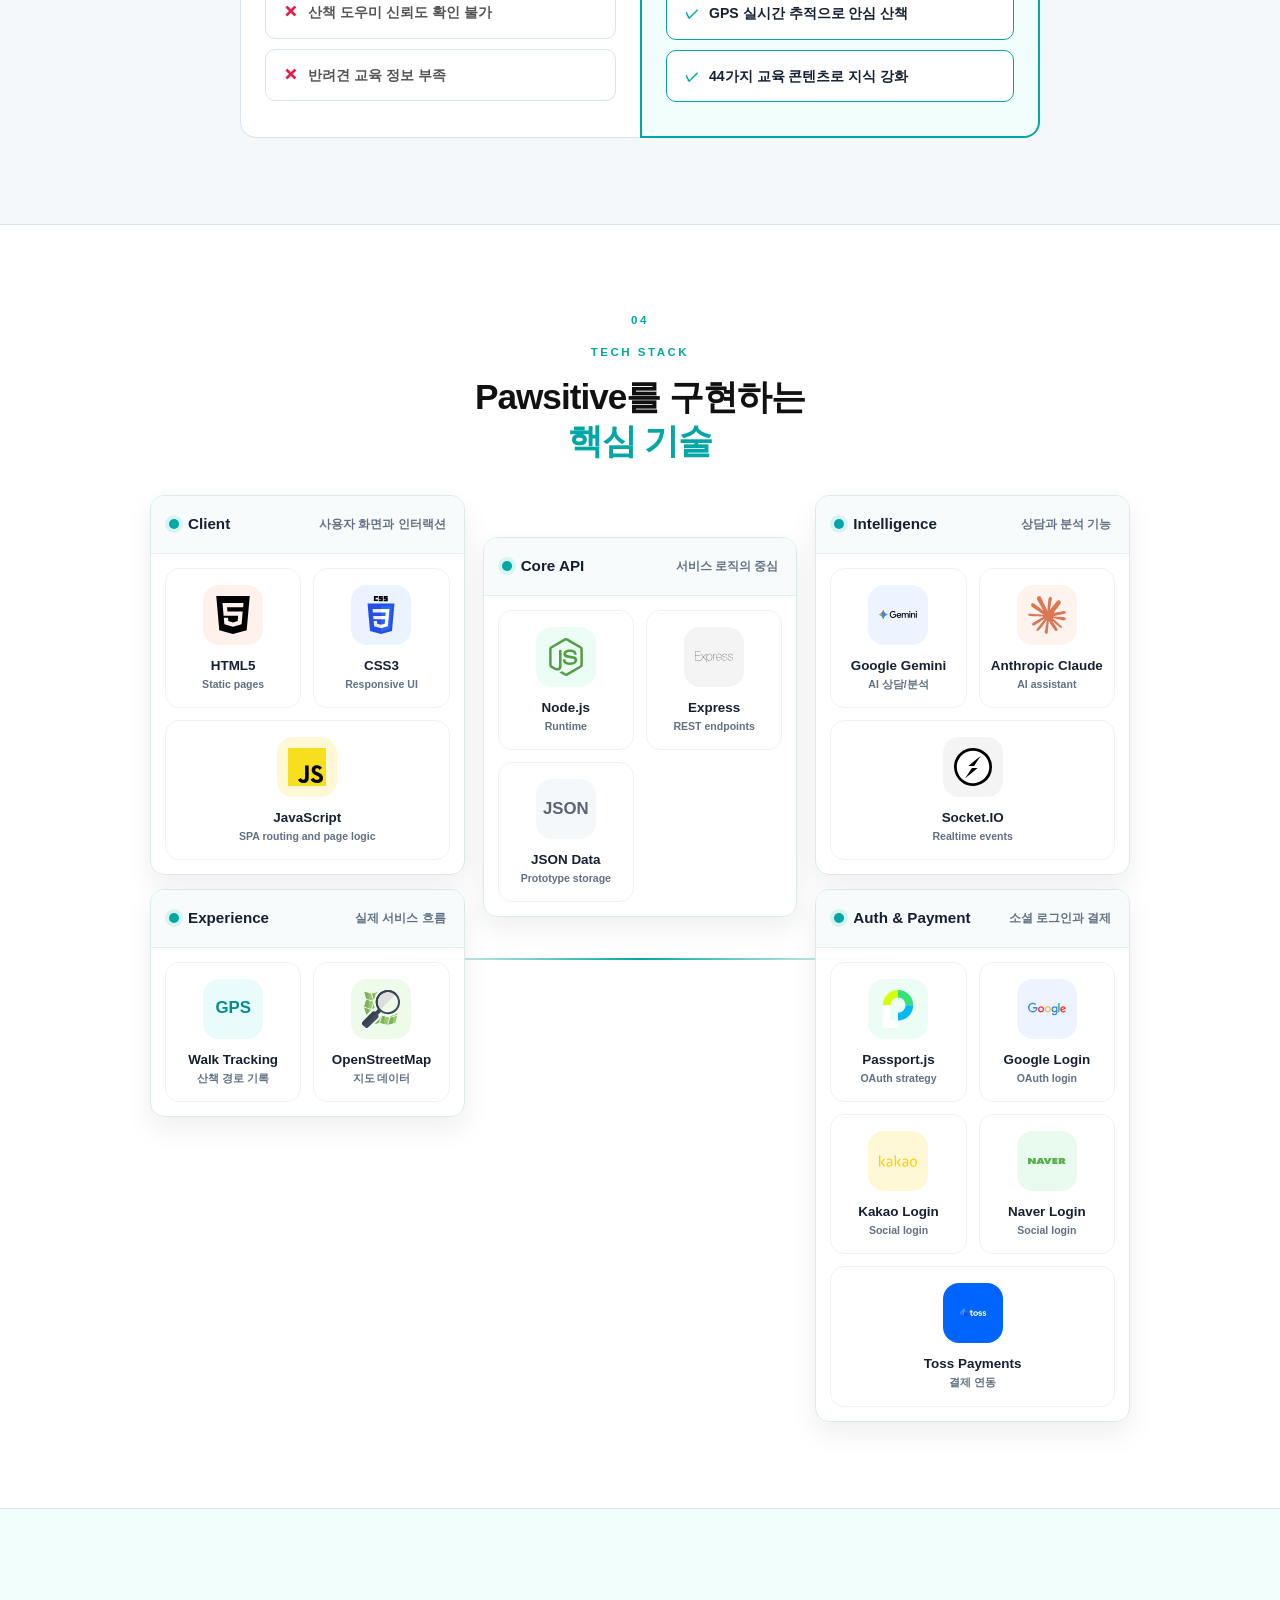
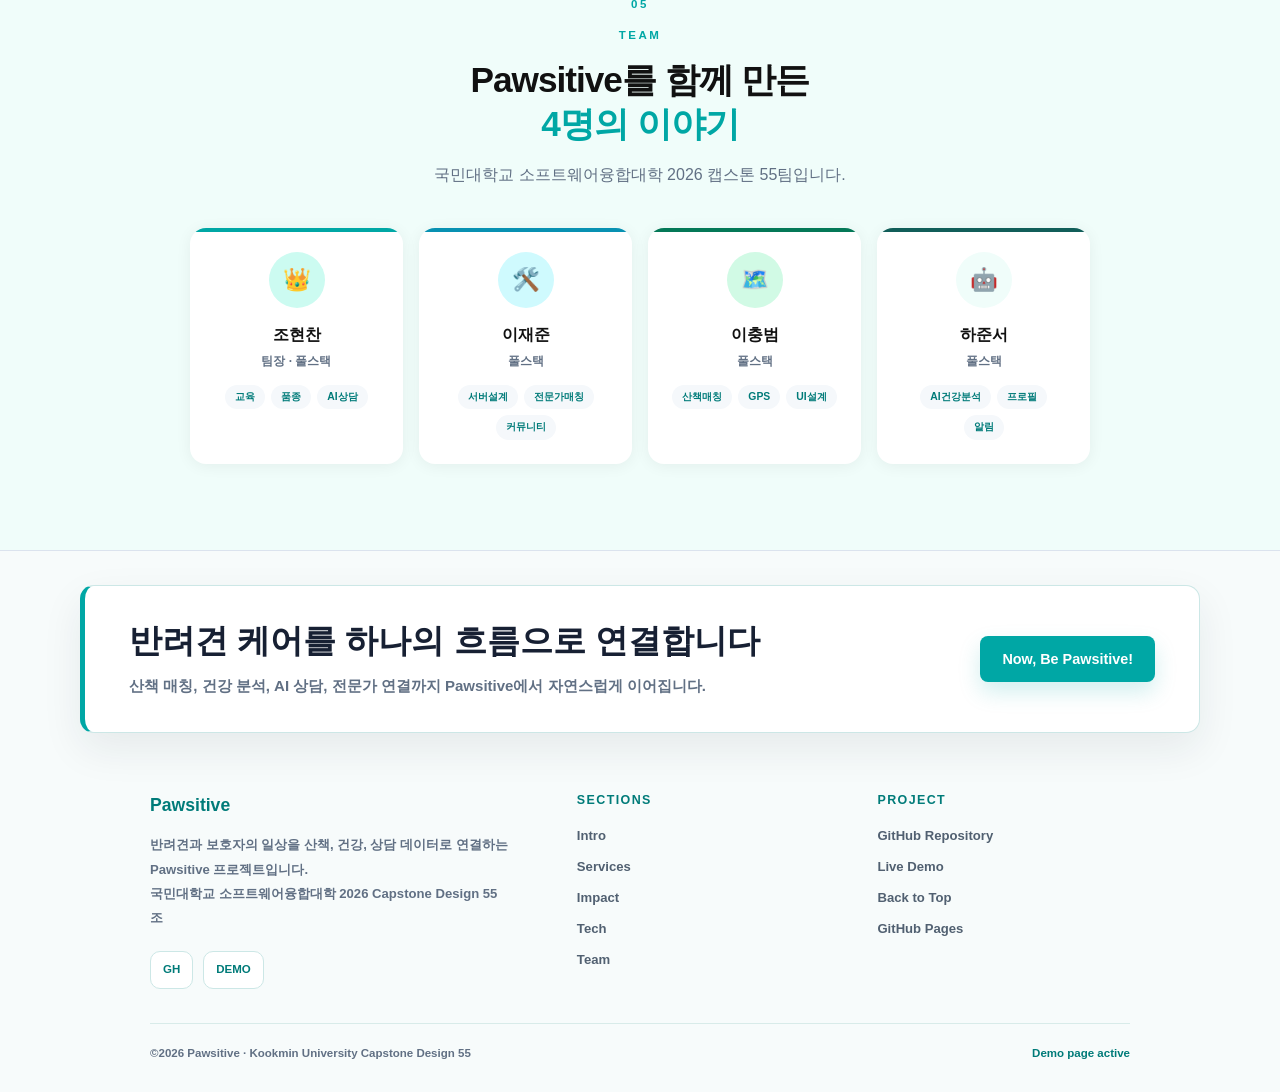
==== commit f712b033: "Use local logos in docs tech stack" ====
--- a/docs/index.html
+++ b/docs/index.html
@@ -389,6 +389,13 @@
     .tech-icon--realtime{background:#f4f4f5;color:#111;}
     .tech-icon--github{background:#f4f4f5;color:#24292f;}
     .tech-icon--aws{background:#fff7e6;color:#ff9900;}
+    .tech-icon--claude{background:#fff4ed;}
+    .tech-icon--map{background:#eefbea;}
+    .tech-icon--google{background:#eef4ff;}
+    .tech-icon--kakao{background:#fff8d6;}
+    .tech-icon--naver{background:#e9fbef;}
+    .tech-icon--toss{background:#0064ff;}
+    .tech-icon--toss img{width:44px;height:auto;}
     .tech-node strong{display:block;color:#172033;font-size:.84rem;line-height:1.2;}
     .tech-node span:last-child{display:block;color:var(--muted);font-size:.66rem;font-weight:700;margin-top:4px;line-height:1.25;}
     @media(max-width:900px){.tech-map{grid-template-columns:1fr;}.tech-map::before{display:none;}.tech-column--center{padding-top:0;}.tech-items{grid-template-columns:repeat(2,minmax(0,1fr));}}
@@ -578,9 +585,9 @@
               <span class="tech-group__note">사용자 화면과 인터랙션</span>
             </div>
             <div class="tech-items">
-              <div class="tech-node"><span class="tech-icon tech-icon--html"><img src="https://cdn.jsdelivr.net/gh/devicons/devicon/icons/html5/html5-original.svg" alt=""></span><span><strong>HTML5</strong><span>Static pages</span></span></div>
-              <div class="tech-node"><span class="tech-icon tech-icon--css"><img src="https://cdn.jsdelivr.net/gh/devicons/devicon/icons/css3/css3-original.svg" alt=""></span><span><strong>CSS3</strong><span>Responsive UI</span></span></div>
-              <div class="tech-node tech-node--wide"><span class="tech-icon tech-icon--js"><img src="https://cdn.jsdelivr.net/gh/devicons/devicon/icons/javascript/javascript-original.svg" alt=""></span><span><strong>Vanilla JavaScript</strong><span>SPA routing and page logic</span></span></div>
+              <div class="tech-node"><span class="tech-icon tech-icon--html"><img src="assets/logos_images/html-5.svg" alt=""></span><span><strong>HTML5</strong><span>Static pages</span></span></div>
+              <div class="tech-node"><span class="tech-icon tech-icon--css"><img src="assets/logos_images/css-3.svg" alt=""></span><span><strong>CSS3</strong><span>Responsive UI</span></span></div>
+              <div class="tech-node tech-node--wide"><span class="tech-icon tech-icon--js"><img src="assets/logos_images/javascript.svg" alt=""></span><span><strong>JavaScript</strong><span>SPA routing and page logic</span></span></div>
             </div>
           </section>
           <section class="tech-group">
@@ -590,7 +597,7 @@
             </div>
             <div class="tech-items">
               <div class="tech-node"><span class="tech-icon tech-icon--gps">GPS</span><span><strong>Walk Tracking</strong><span>산책 경로 기록</span></span></div>
-              <div class="tech-node"><span class="tech-icon tech-icon--pay">Pay</span><span><strong>Toss Payments</strong><span>결제 연동</span></span></div>
+              <div class="tech-node"><span class="tech-icon tech-icon--map"><img src="assets/logos_images/openstreetmap.svg" alt=""></span><span><strong>OpenStreetMap</strong><span>지도 데이터</span></span></div>
             </div>
           </section>
         </div>
@@ -601,10 +608,9 @@
               <span class="tech-group__note">서비스 로직의 중심</span>
             </div>
             <div class="tech-items">
-              <div class="tech-node"><span class="tech-icon tech-icon--node"><img src="https://cdn.jsdelivr.net/gh/devicons/devicon/icons/nodejs/nodejs-original.svg" alt=""></span><span><strong>Node.js</strong><span>Runtime</span></span></div>
-              <div class="tech-node"><span class="tech-icon tech-icon--express"><img src="https://cdn.jsdelivr.net/gh/devicons/devicon/icons/express/express-original.svg" alt=""></span><span><strong>Express</strong><span>REST endpoints</span></span></div>
-              <div class="tech-node"><span class="tech-icon tech-icon--auth">ID</span><span><strong>Passport.js</strong><span>OAuth login</span></span></div>
-              <div class="tech-node"><span class="tech-icon tech-icon--data">DB</span><span><strong>JSON Data</strong><span>Prototype storage</span></span></div>
+              <div class="tech-node"><span class="tech-icon tech-icon--node"><img src="assets/logos_images/nodejs-icon.svg" alt=""></span><span><strong>Node.js</strong><span>Runtime</span></span></div>
+              <div class="tech-node"><span class="tech-icon tech-icon--express"><img src="assets/logos_images/express.svg" alt=""></span><span><strong>Express</strong><span>REST endpoints</span></span></div>
+              <div class="tech-node"><span class="tech-icon tech-icon--data">JSON</span><span><strong>JSON Data</strong><span>Prototype storage</span></span></div>
             </div>
           </section>
         </div>
@@ -615,18 +621,22 @@
               <span class="tech-group__note">상담과 분석 기능</span>
             </div>
             <div class="tech-items">
-              <div class="tech-node"><span class="tech-icon tech-icon--ai"><img src="https://cdn.jsdelivr.net/gh/devicons/devicon/icons/google/google-original.svg" alt=""></span><span><strong>Google Gemini</strong><span>AI 상담/분석</span></span></div>
-              <div class="tech-node"><span class="tech-icon tech-icon--realtime"><img src="https://cdn.jsdelivr.net/gh/devicons/devicon/icons/socketio/socketio-original.svg" alt=""></span><span><strong>Socket.IO</strong><span>Realtime events</span></span></div>
+              <div class="tech-node"><span class="tech-icon tech-icon--ai"><img src="assets/logos_images/google-gemini.svg" alt=""></span><span><strong>Google Gemini</strong><span>AI 상담/분석</span></span></div>
+              <div class="tech-node"><span class="tech-icon tech-icon--claude"><img src="assets/logos_images/claude-icon.svg" alt=""></span><span><strong>Anthropic Claude</strong><span>AI assistant</span></span></div>
+              <div class="tech-node tech-node--wide"><span class="tech-icon tech-icon--realtime"><img src="assets/logos_images/socketio.svg" alt=""></span><span><strong>Socket.IO</strong><span>Realtime events</span></span></div>
             </div>
           </section>
           <section class="tech-group">
             <div class="tech-group__head">
-              <h3 class="tech-group__title"><span class="tech-group__dot"></span>Delivery</h3>
-              <span class="tech-group__note">배포와 소개 페이지</span>
+              <h3 class="tech-group__title"><span class="tech-group__dot"></span>Auth & Payment</h3>
+              <span class="tech-group__note">소셜 로그인과 결제</span>
             </div>
             <div class="tech-items">
-              <div class="tech-node"><span class="tech-icon tech-icon--github"><img src="https://cdn.jsdelivr.net/gh/devicons/devicon/icons/github/github-original.svg" alt=""></span><span><strong>GitHub Pages</strong><span>Project site</span></span></div>
-              <div class="tech-node"><span class="tech-icon tech-icon--aws"><img src="https://cdn.jsdelivr.net/gh/devicons/devicon/icons/amazonwebservices/amazonwebservices-original-wordmark.svg" alt=""></span><span><strong>CloudFront</strong><span>Live demo</span></span></div>
+              <div class="tech-node"><span class="tech-icon tech-icon--auth"><img src="assets/logos_images/passport.svg" alt=""></span><span><strong>Passport.js</strong><span>OAuth strategy</span></span></div>
+              <div class="tech-node"><span class="tech-icon tech-icon--google"><img src="assets/logos_images/google.svg" alt=""></span><span><strong>Google Login</strong><span>OAuth login</span></span></div>
+              <div class="tech-node"><span class="tech-icon tech-icon--kakao"><img src="assets/logos_images/kakao.svg" alt=""></span><span><strong>Kakao Login</strong><span>Social login</span></span></div>
+              <div class="tech-node"><span class="tech-icon tech-icon--naver"><img src="assets/logos_images/naver.svg" alt=""></span><span><strong>Naver Login</strong><span>Social login</span></span></div>
+              <div class="tech-node tech-node--wide"><span class="tech-icon tech-icon--toss"><img src="assets/logos_images/Toss_Logo_Primary_White.png" alt=""></span><span><strong>Toss Payments</strong><span>결제 연동</span></span></div>
             </div>
           </section>
         </div>
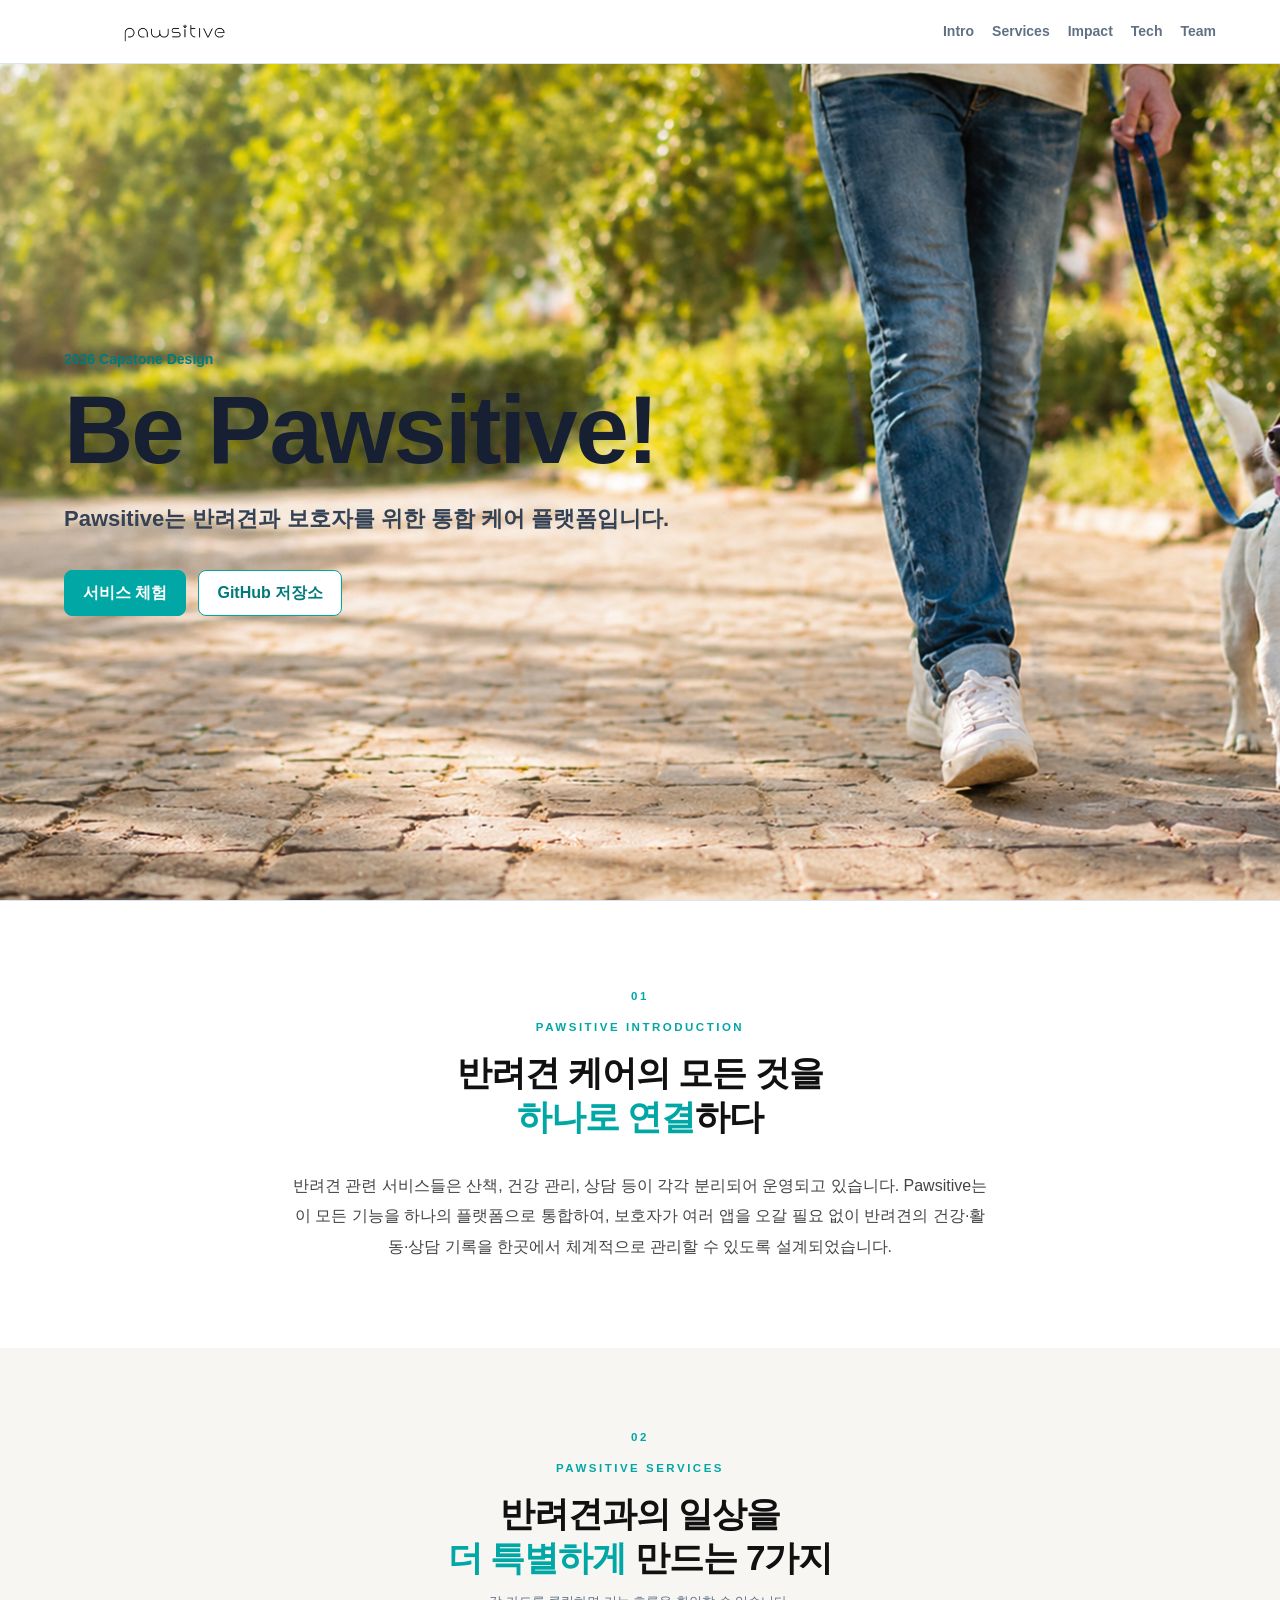
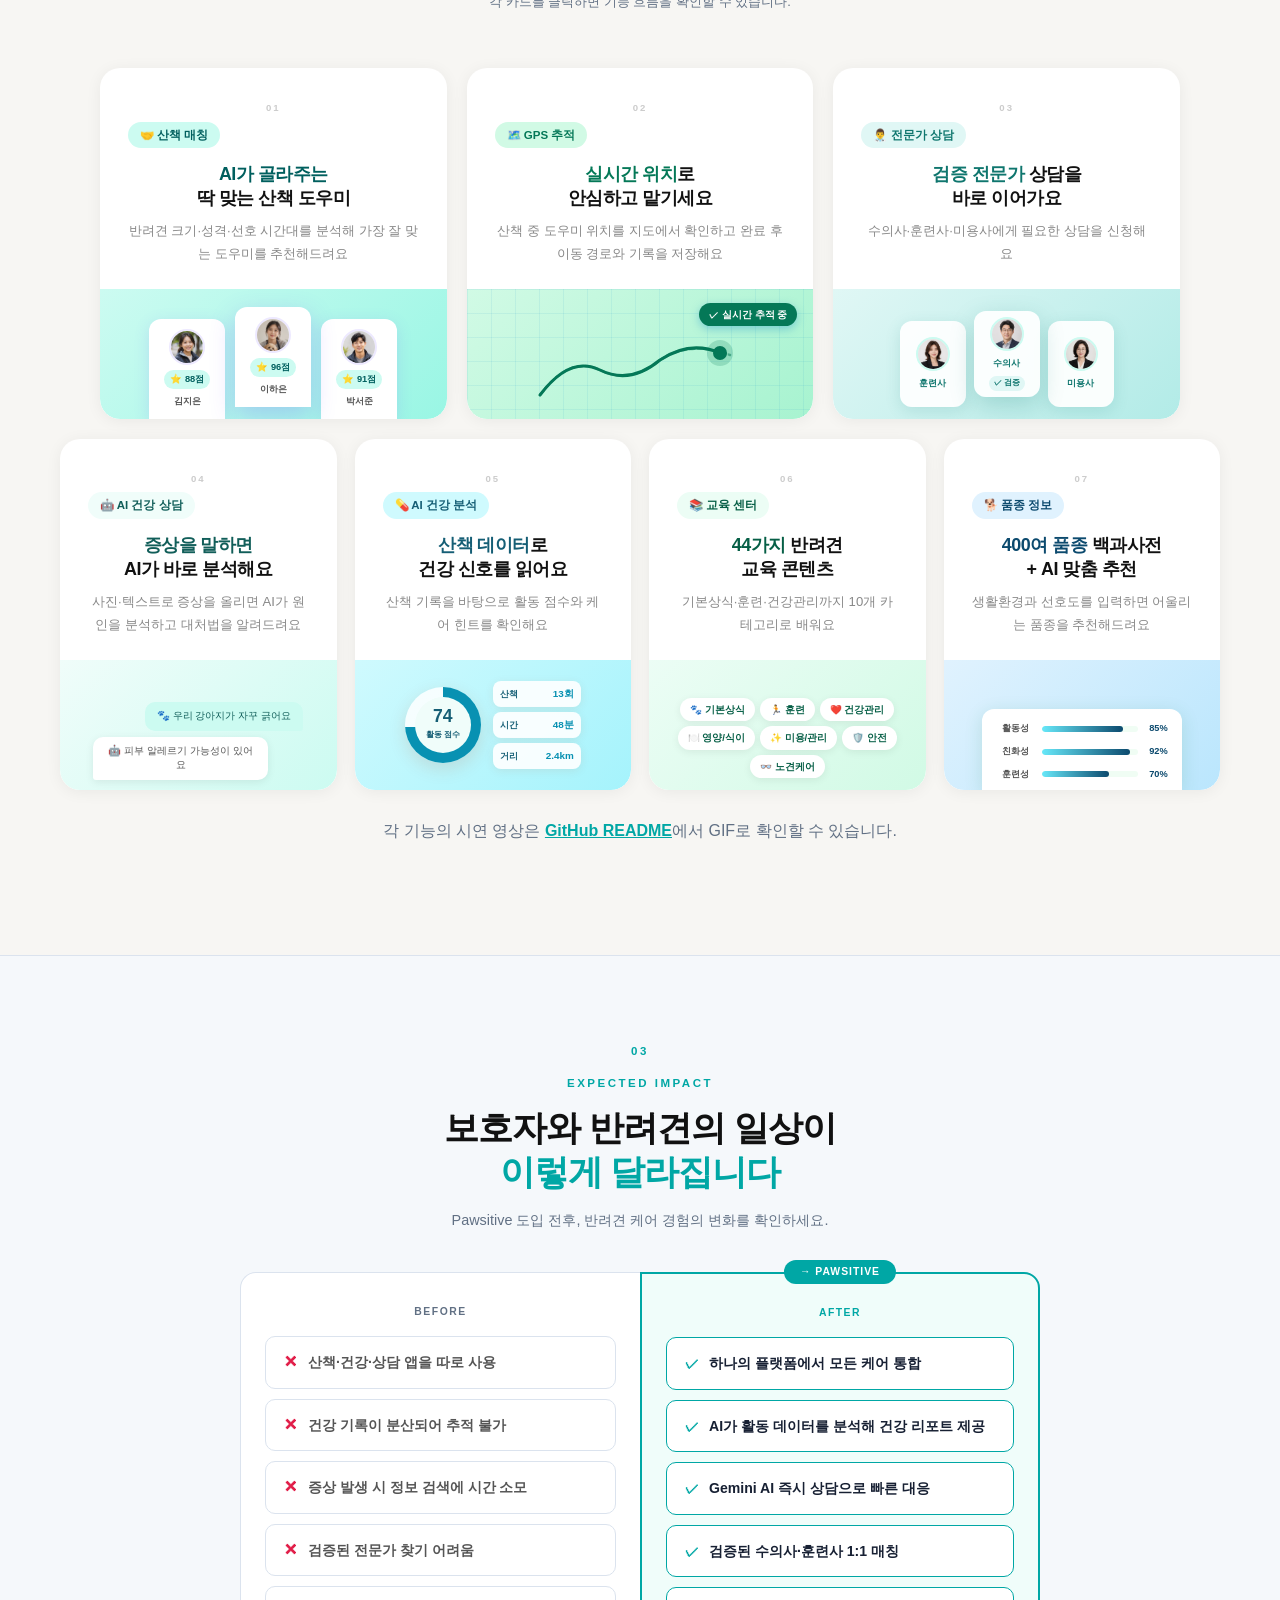
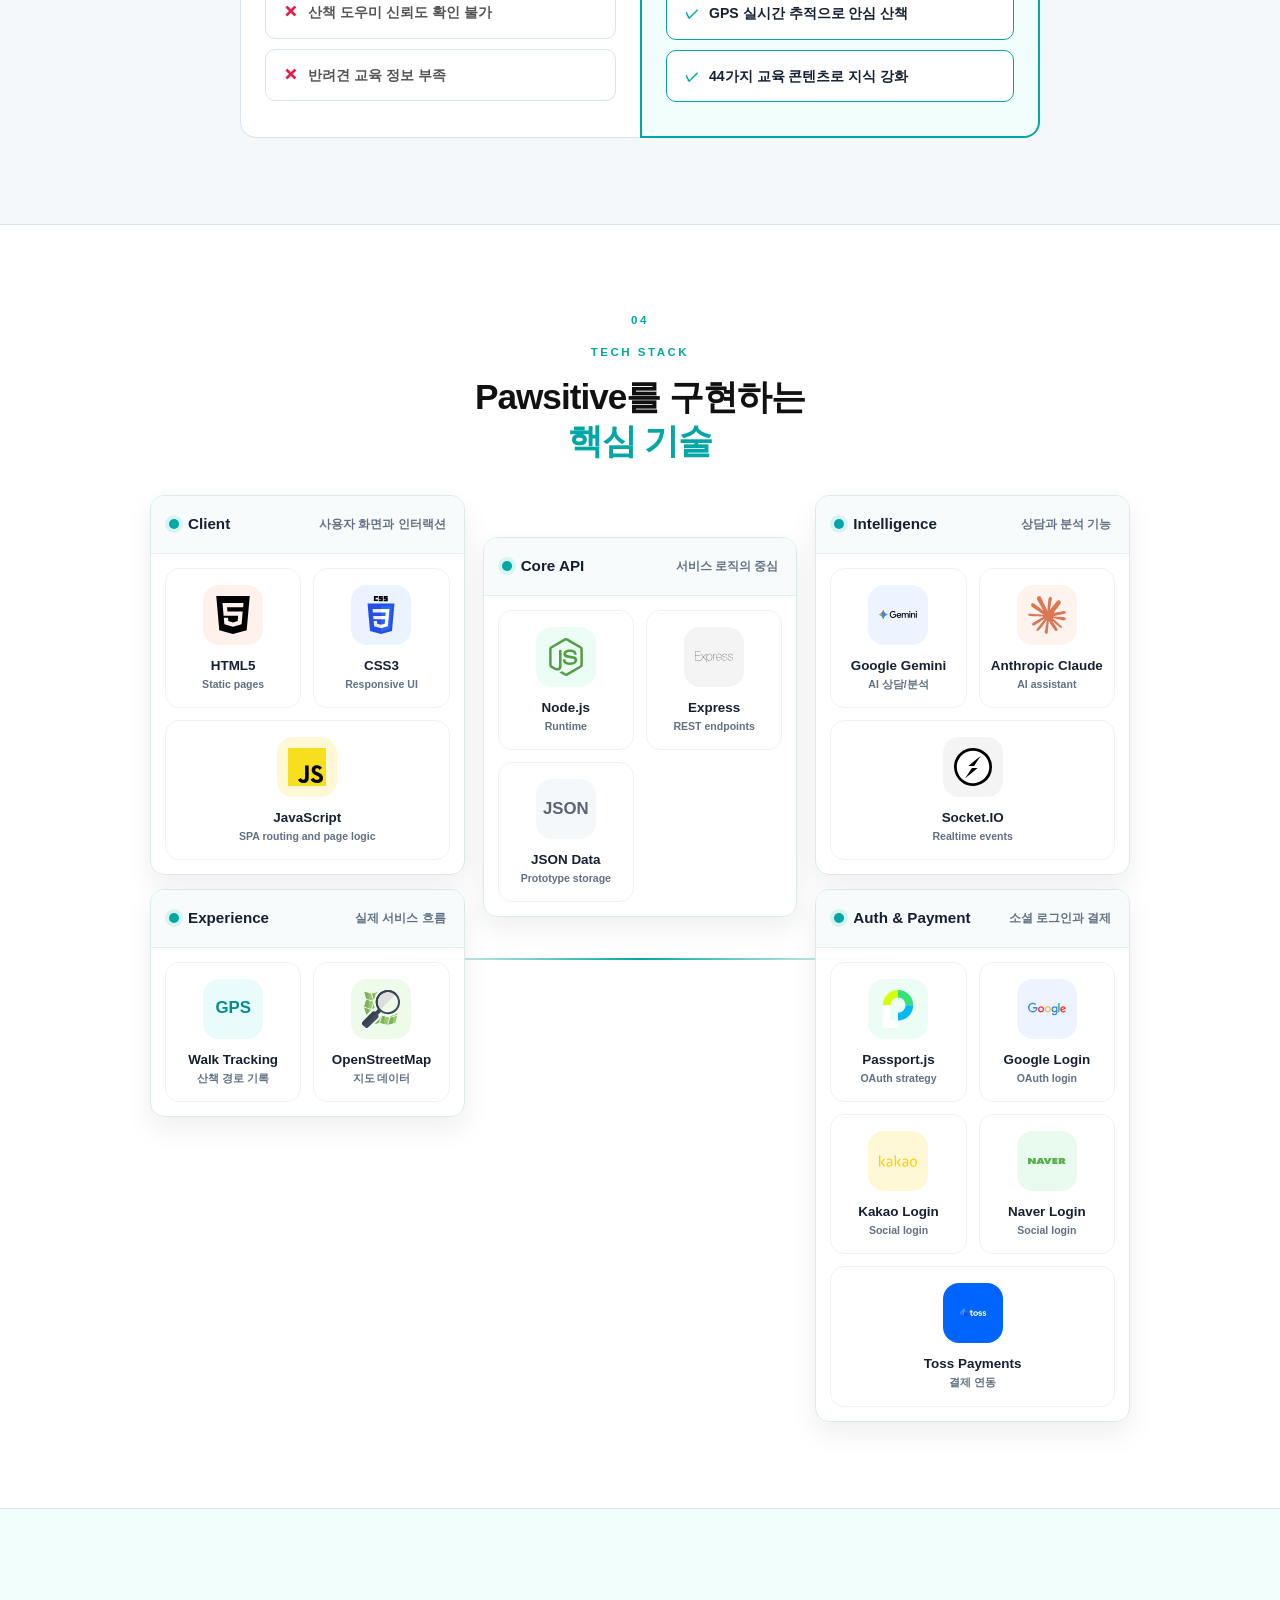
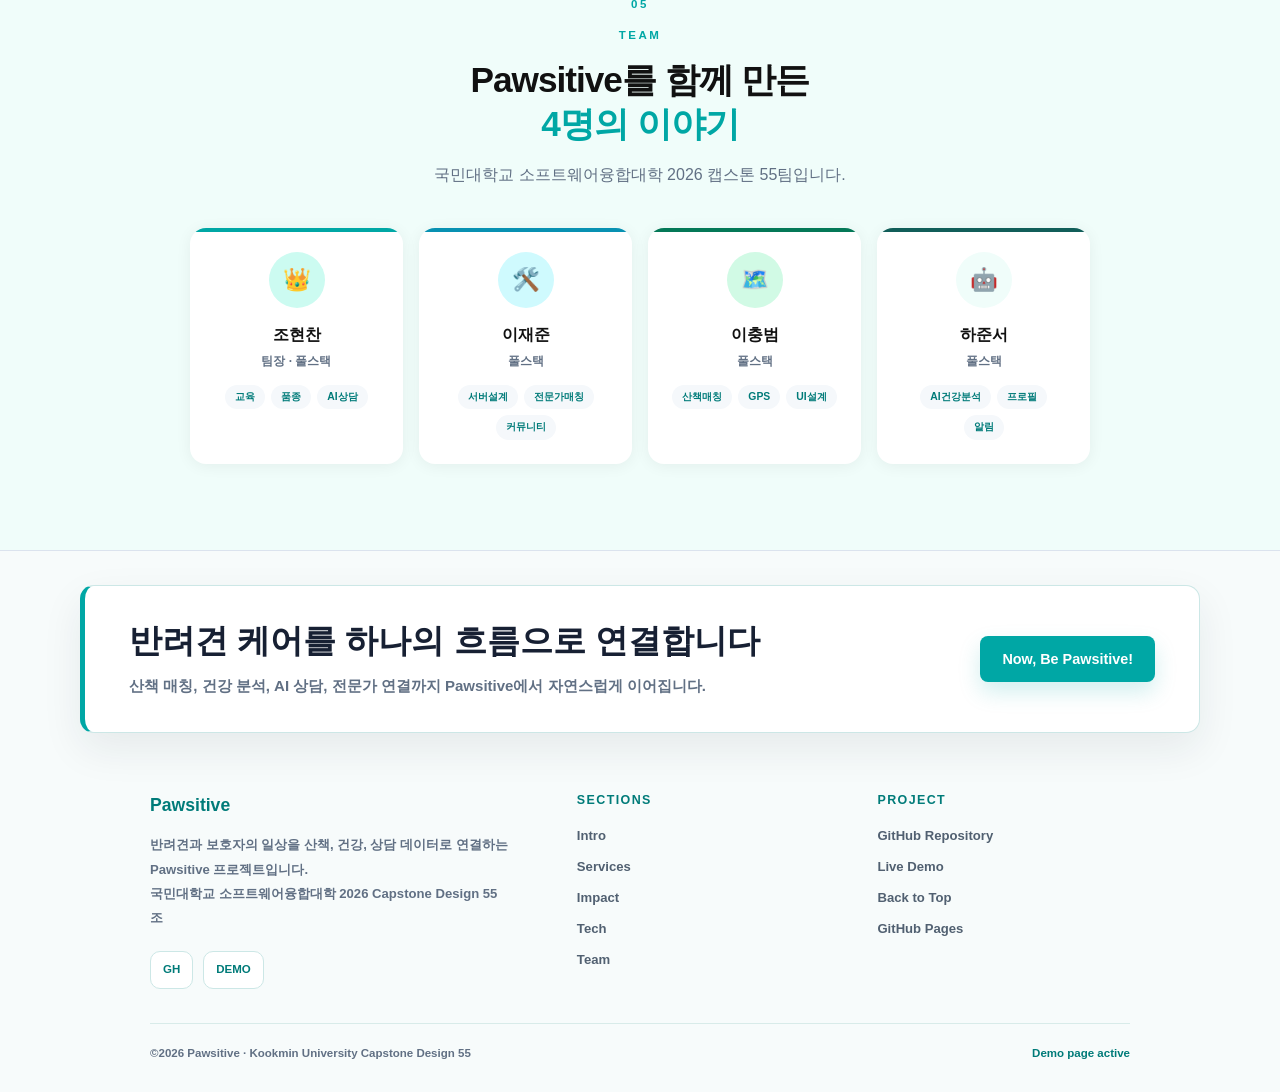
==== commit be4f2f13: "Show hero image at full opacity" ====
--- a/docs/index.html
+++ b/docs/index.html
@@ -76,9 +76,7 @@
       display: flex;
       align-items: center;
       padding: clamp(80px, 12vw, 160px) clamp(20px, 5vw, 72px);
-      background:
-        linear-gradient(90deg, rgba(255,255,255,.96) 0%, rgba(255,255,255,.9) 46%, rgba(255,255,255,.72) 100%),
-        url("assets/hero/background_pawsitive.png") center / cover no-repeat;
+      background: url("assets/hero/background_pawsitive.png") center / cover no-repeat;
     }
 
     .eyebrow {
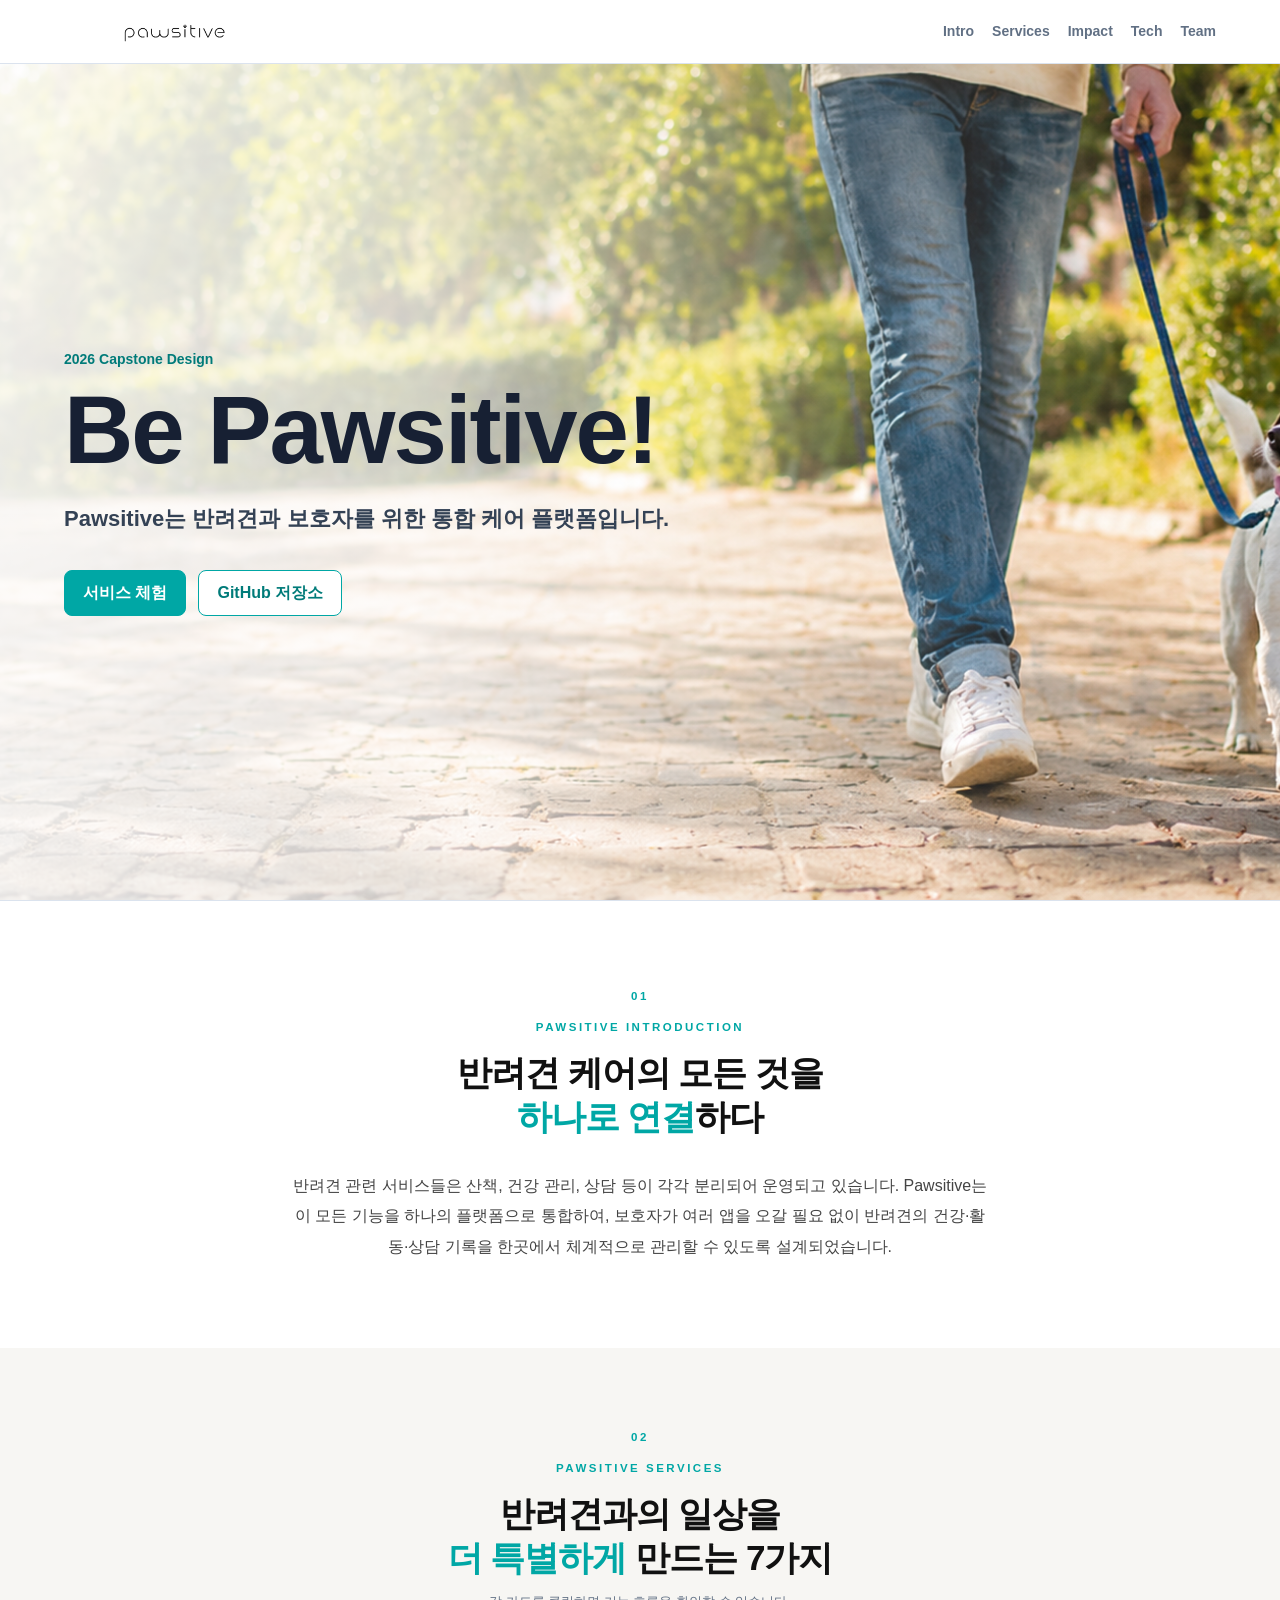
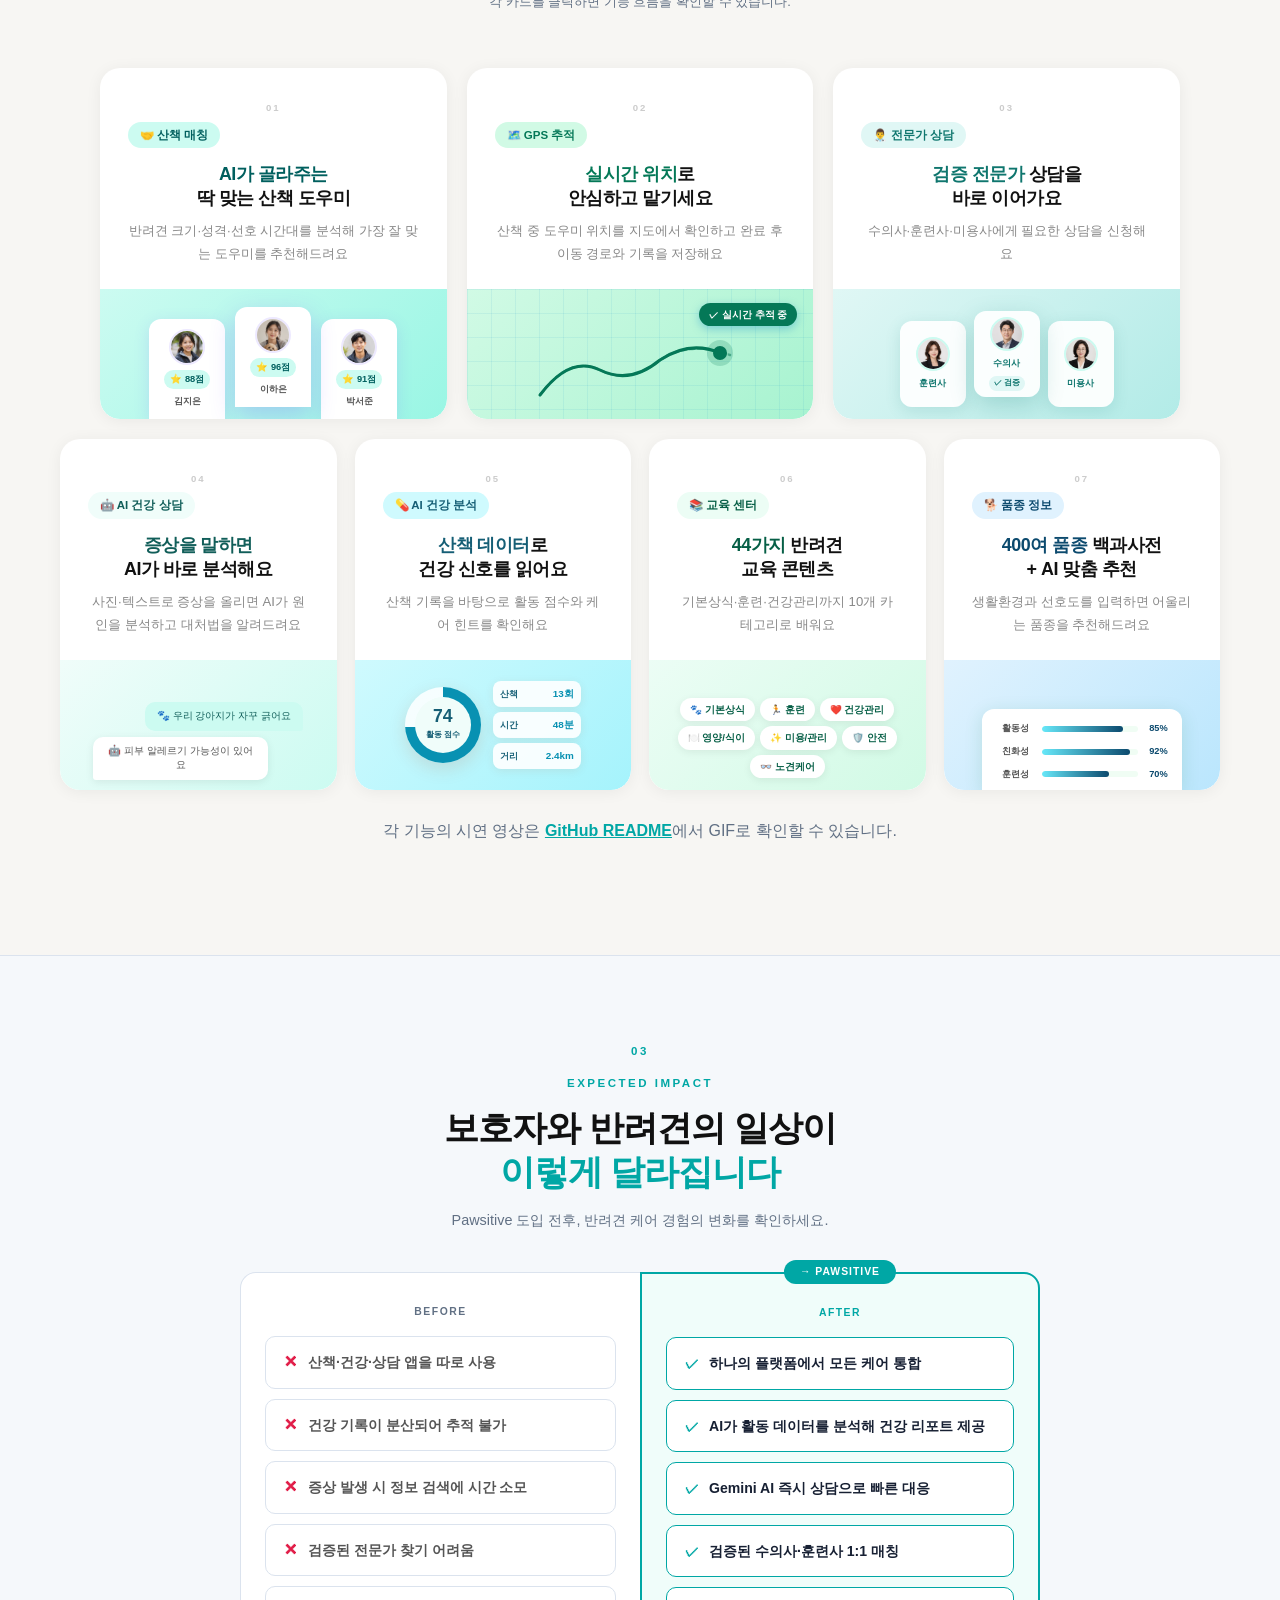
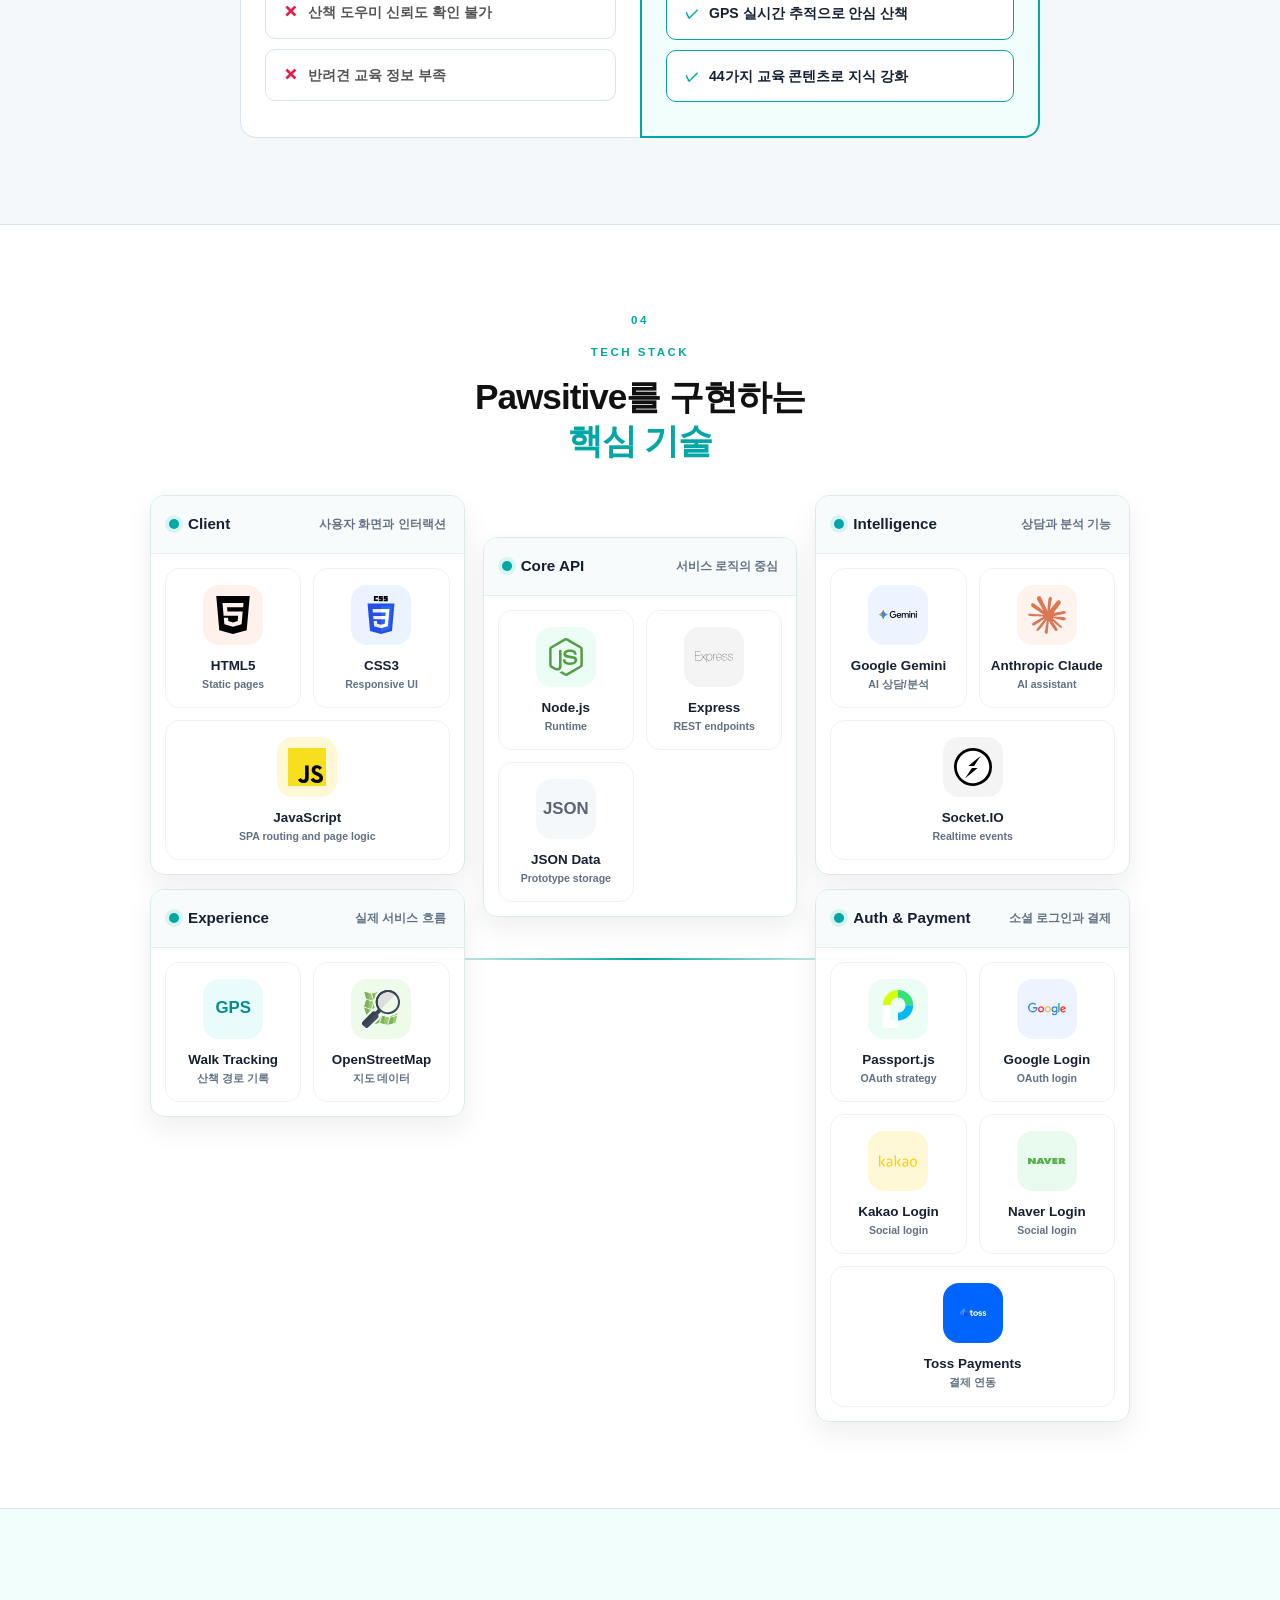
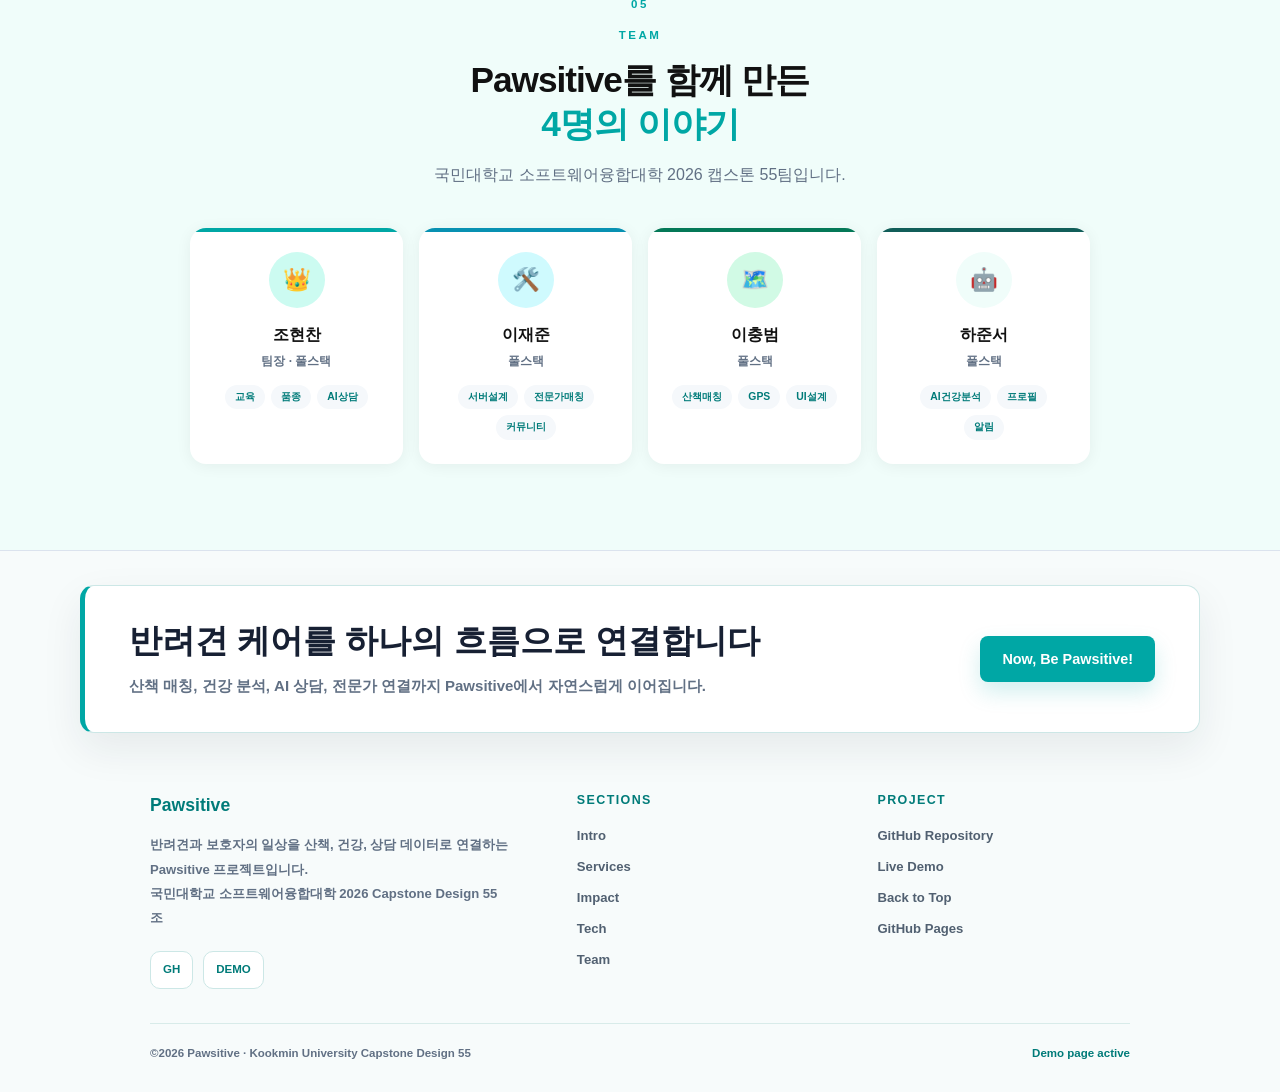
==== commit c83d228f: "Improve hero text readability" ====
--- a/docs/index.html
+++ b/docs/index.html
@@ -76,7 +76,9 @@
       display: flex;
       align-items: center;
       padding: clamp(80px, 12vw, 160px) clamp(20px, 5vw, 72px);
-      background: url("assets/hero/background_pawsitive.png") center / cover no-repeat;
+      background:
+        linear-gradient(90deg, rgba(255,255,255,.88) 0%, rgba(255,255,255,.72) 34%, rgba(255,255,255,.18) 68%, rgba(255,255,255,0) 100%),
+        url("assets/hero/background_pawsitive.png") center / cover no-repeat;
     }
 
     .eyebrow {
